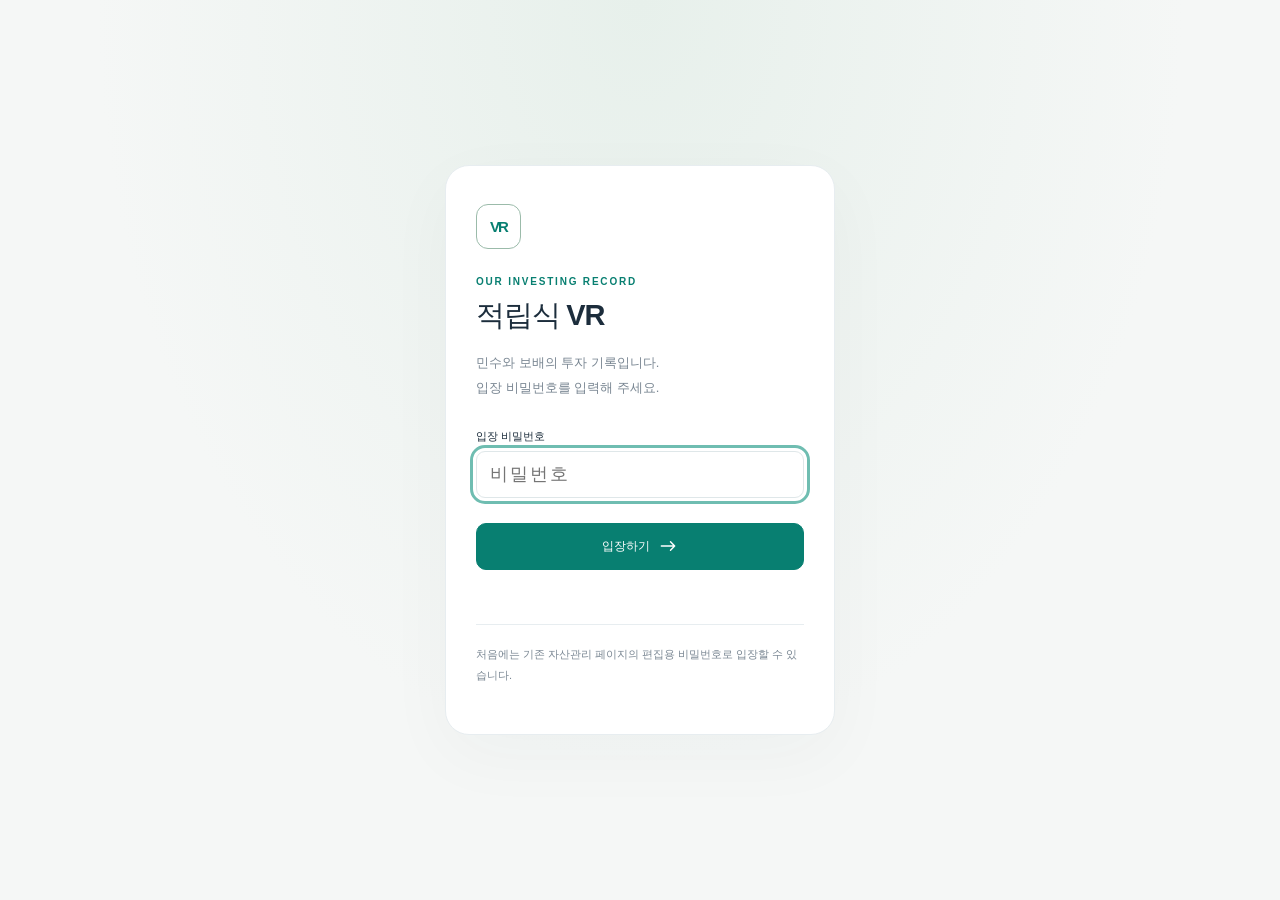
==== vr/index.html @ f5c3db3b "Accumulate daily TQQQ and SPY closes on a server schedule and show price history" ====
<!doctype html>
<html lang="ko"><head><meta charset="utf-8"><meta name="viewport" content="width=device-width,initial-scale=1,viewport-fit=cover"><meta name="theme-color" content="#132a31"><meta name="description" content="민수와 보배의 적립식 VR 계좌 현황과 격주 거래 기록을 관리합니다."><meta name="color-scheme" content="light"><title>적립식 VR 관리</title><style>:root{--bg:#f4f6f8;--paper:#fff;--ink:#1c2d3c;--muted:#7a8793;--line:#e7edf0;--teal:#087f71;--mint:#e5f3ee;--orange:#bd692d;--nav:#132a31;--blue:#5b77c0;--red:#ba4a4a;--radius:20px;font-family:Inter,-apple-system,BlinkMacSystemFont,'Segoe UI','Noto Sans KR',Arial,sans-serif;color:var(--ink);font-size:14px;font-synthesis:none}*{box-sizing:border-box}body{margin:0;background:var(--bg)}button,input,select{font:inherit}button{cursor:pointer;border:0;background:none;color:inherit}button:disabled{cursor:not-allowed;opacity:.45}button:focus-visible,a:focus-visible,input:focus-visible,select:focus-visible{outline:3px solid #6fbdb1;outline-offset:3px}a{color:var(--teal)}svg{display:block}.icon{width:20px;height:20px;stroke:currentColor;stroke-width:1.7;fill:none;stroke-linecap:round;stroke-linejoin:round;flex-shrink:0}.shell{display:grid;grid-template-columns:226px minmax(0,1fr);min-height:100vh}.sidebar{background:var(--nav);color:#bfd0d1;padding:38px 22px;position:fixed;inset:0 auto 0 0;width:226px;z-index:20;display:flex;flex-direction:column}.brand{display:flex;align-items:center;gap:12px;color:#fff;padding:0 12px}.brand-mark{width:39px;height:39px;border:1px solid #52796f;border-radius:12px;display:grid;place-items:center;color:#a0d2ba;font-size:15px;font-weight:800;letter-spacing:-2px}.brand b{font-size:17px;letter-spacing:-.5px}.brand small{display:block;font-size:10px;letter-spacing:2px;color:#8ba6a7;margin-top:5px}.nav-label{font-size:10px;letter-spacing:1.8px;margin:54px 14px 14px;color:#6e9095}.nav{display:grid;gap:7px}.nav button{display:flex;align-items:center;gap:13px;padding:15px 17px;border-radius:11px;text-align:left;font-size:14px}.nav button.active{background:#24423f;color:#d9f3df}.nav button:not(.active):hover{background:#1b353c}.nav button .dot{margin-left:auto;width:6px;height:6px;border-radius:99px;background:#a7caa2}.side-bottom{margin-top:auto}.side-note{border:1px solid #31474d;padding:18px 15px;border-radius:14px;margin-bottom:25px;line-height:1.8;font-size:11px;color:#8eaaad}.side-note strong{display:block;font-size:12px;color:#cce0d6;margin-bottom:4px}.avatar-row{display:flex;align-items:center;gap:10px;padding:0 12px;font-size:12px}.avatar{background:#456057;color:#e4f0e0;border-radius:50%;width:32px;height:32px;display:grid;place-items:center;font-size:11px}.main{grid-column:2;padding:0 44px 34px;max-width:1680px;width:100%;margin:auto}.topbar{height:87px;border-bottom:1px solid var(--line);display:flex;align-items:center;justify-content:space-between;gap:10px}.breadcrumb{color:var(--muted);font-size:12px}.breadcrumb span{margin:0 10px;color:#c4cdd2}.top-actions{display:flex;align-items:center;gap:18px}.save-status{display:flex;align-items:center;gap:7px;font-size:11px;color:var(--muted)}.status-dot{width:6px;height:6px;background:#769b87;border-radius:50%}.icon-btn{width:35px;height:35px;display:grid;place-items:center;border:1px solid var(--line);border-radius:10px;background:#fff}.heading{display:flex;align-items:end;justify-content:space-between;gap:16px;margin:31px 0 23px}h1{font-size:28px;letter-spacing:-1.2px;margin:6px 0 8px;line-height:1.3}h2{font-size:17px;letter-spacing:-.5px;margin:0}h3{font-size:14px;margin:0}.eyebrow{font-size:10px;letter-spacing:1.8px;color:var(--teal);font-weight:700}.subtitle{font-size:12px;line-height:1.7;color:var(--muted);margin:0}.btn{border:1px solid var(--line);border-radius:10px;padding:11px 15px;display:inline-flex;align-items:center;justify-content:center;gap:8px;background:white;font-size:12px;font-weight:600;line-height:1.5}.btn.primary{background:var(--teal);border-color:var(--teal);color:#fff}.btn.dark{background:var(--nav);border-color:var(--nav);color:#fff}.btn.ghost{background:transparent}.btn.small{padding:7px 10px;font-size:11px}.btn.wide{width:100%}.btn.danger{color:var(--red);border-color:#eed7d7}.banner{background:#fff9ef;border:1px solid #f0e4d0;border-radius:11px;padding:12px 16px;font-size:11px;line-height:1.7;color:#906432;display:flex;align-items:center;gap:10px;margin-bottom:20px}.banner button{margin-left:auto;font-weight:700;text-decoration:underline;white-space:nowrap}.banner.ok{background:#edf6f1;border-color:#d8e9df;color:#47765c}.overview{display:grid;grid-template-columns:1.35fr 1fr 1fr;gap:18px;margin-bottom:23px}.card{background:var(--paper);border:1px solid var(--line);border-radius:var(--radius);padding:23px;min-width:0}.total-card{background:var(--nav);color:#fff;border-color:var(--nav);position:relative;overflow:hidden}.total-card:after{content:'';position:absolute;right:-35px;bottom:-65px;width:170px;height:170px;border:1px solid #365049;border-radius:50%;pointer-events:none}.total-card:before{content:'';position:absolute;right:-2px;bottom:-33px;width:100px;height:100px;border:1px solid #365049;border-radius:50%;pointer-events:none}.card-top{display:flex;align-items:center;justify-content:space-between;gap:8px;font-size:11px;color:var(--muted)}.total-card .card-top{color:#b4c8c9}.tag{display:inline-flex;align-items:center;gap:5px;font-size:9px;padding:4px 7px;border-radius:5px;background:#f2f5f6;color:#819197;letter-spacing:.2px;white-space:nowrap}.total-card .tag{color:#bdd1cd;background:#2b454b}.big-value{font-size:32px;font-weight:650;letter-spacing:-1.1px;margin:22px 0 11px;font-variant-numeric:tabular-nums;line-height:1.1}.big-value small{font-size:18px;color:#7e969a;margin-right:3px}.total-card .big-value small{color:#abc5c5}.return-line{font-size:11px;color:var(--teal);display:flex;gap:8px;align-items:center}.total-card .return-line{color:#b5dba9}.muted{color:var(--muted)}.positive{color:var(--teal)}.negative{color:var(--red)}.account-heading{display:flex;align-items:center;gap:9px}.account-icon{width:27px;height:27px;border-radius:9px;background:#e9f0fb;color:#627daf;display:grid;place-items:center;font-size:11px;font-weight:650}.account-icon.bobae{background:#f5ebdf;color:#af8960}.account-card .big-value{font-size:26px;margin:19px 0 9px}.account-info{display:flex;justify-content:space-between;margin-top:20px;padding-top:15px;border-top:1px solid var(--line);font-size:10px;color:var(--muted);gap:10px}.account-info b{display:block;color:var(--ink);font-size:12px;margin-top:6px;font-weight:600;font-variant-numeric:tabular-nums}.workspace-grid{display:grid;grid-template-columns:minmax(0,1.95fr) minmax(265px,1fr);gap:22px}.panel-head{display:flex;justify-content:space-between;align-items:center;gap:12px;margin-bottom:20px}.panel-head p{margin:7px 0 0;color:var(--muted);font-size:10px}.segmented{display:flex;gap:3px;background:#f2f5f5;padding:4px;border-radius:9px}.segmented button{padding:6px 10px;font-size:10px;color:var(--muted);border-radius:6px;white-space:nowrap}.segmented button.active{background:#fff;color:var(--ink);box-shadow:0 1px 4px #18382b0b}.chart-legend{display:flex;gap:18px;font-size:10px;color:var(--muted);margin-bottom:12px;flex-wrap:wrap}.legend-line{display:inline-block;width:15px;height:2px;background:var(--teal);margin:0 6px 3px 0}.legend-line.principal{background:#a8b8c3}.chart{width:100%;height:235px;overflow:visible}.chart text{font-size:9px;fill:#94a0a8;font-family:inherit}.chart-summary{display:flex;justify-content:space-between;gap:10px;padding-top:17px;border-top:1px solid var(--line);margin-top:8px;font-size:10px;color:var(--muted)}.chart-summary strong{display:block;margin-top:7px;color:var(--ink);font-size:14px;font-weight:600}.chart-note{color:#93a0a7;font-size:9px;line-height:1.6;margin:13px 0 0}.cycle-card{padding:23px;display:flex;flex-direction:column}.cycle-date{display:flex;justify-content:space-between;align-items:baseline;margin:24px 0 22px}.cycle-date strong{font-size:28px;letter-spacing:-.7px}.cycle-date span{font-size:11px;color:var(--muted)}.cycle-track{display:grid;gap:0;margin-bottom:16px}.track-row{display:flex;gap:12px;position:relative;font-size:11px;align-items:center;min-height:43px}.track-row:not(:last-child):before{content:'';position:absolute;height:23px;left:11px;top:30px;border-left:1px dashed #dbe3e4}.track-n{width:24px;height:24px;background:#f3f6f6;border:1px solid #e4eaea;display:grid;place-items:center;border-radius:50%;color:#82939b;font-size:9px}.track-row:first-child .track-n{background:#e8f3ed;color:var(--teal);border-color:#cbdfd0}.track-row small{margin-left:auto;font-size:9px;color:var(--muted)}.cycle-card .btn{margin-top:auto}.section-line{display:flex;justify-content:space-between;align-items:center;margin:26px 0 14px}.section-line small{font-size:10px;color:var(--muted)}.history-card{padding:0 23px}.table-scroll{overflow:auto}table{border-collapse:collapse;width:100%;font-size:11px;white-space:nowrap;text-align:right}th{color:var(--muted);font-weight:400;font-size:10px;background:#fbfcfd}th,td{padding:16px 12px;border-bottom:1px solid var(--line)}tr:last-child td{border-bottom:0}td:first-child,th:first-child{text-align:left;padding-left:0}td:nth-child(2),th:nth-child(2){text-align:left}.trade-badge{font-size:10px;border-radius:5px;padding:4px 7px;background:#f0f4f5;color:#788d98}.trade-badge.buy{color:var(--teal);background:#edf6f0}.trade-badge.sell{color:#9c6b3e;background:#faf2e8}.footer{display:flex;justify-content:space-between;gap:12px;font-size:9px;color:#99a4aa;margin-top:27px;line-height:1.7}.bottom-nav{display:none}.empty{padding:70px 20px;text-align:center;max-width:750px;margin:auto}.empty .empty-icon{background:#e5f0ea;color:var(--teal);width:72px;height:72px;display:grid;place-items:center;border-radius:24px;margin:0 auto 28px}.empty h1{font-size:30px}.empty p{color:var(--muted);line-height:1.9;margin:16px 0 24px}.empty .buttons{display:flex;justify-content:center;gap:10px;flex-wrap:wrap}.onboard-list{max-width:440px;margin:35px auto 0;display:grid;gap:16px;text-align:left}.onboard-list li{list-style:none;display:flex;align-items:center;gap:14px;line-height:1.7;font-size:12px}.onboard-list li span{color:var(--teal);width:28px;height:28px;background:#eaf2ed;border-radius:50%;display:grid;place-items:center;flex-shrink:0}.empty-note{font-size:11px!important;padding:14px;border:1px solid var(--line);border-radius:10px}.field{display:grid;gap:7px;margin:16px 0}.field label{font-size:11px;font-weight:600}.field input,.field select,select.control{width:100%;border:1px solid #dfe7e9;background:#fff;border-radius:9px;padding:12px 13px;color:var(--ink);min-width:0}.field input:disabled{background:#f4f6f7;color:#81929a}.field small{font-size:10px;color:var(--muted);line-height:1.7}.form-grid{display:grid;grid-template-columns:1fr 1fr;gap:0 18px}.settings-grid{display:grid;grid-template-columns:minmax(0,1fr) minmax(0,1fr);gap:22px;align-items:start}.settings-grid>.card{height:100%}.settings-grid .card h2{margin-bottom:8px}.inline-actions{display:flex;gap:9px;flex-wrap:wrap;margin-top:17px}.label-value{display:flex;justify-content:space-between;font-size:12px;padding:14px 0;border-bottom:1px solid var(--line)}.label-value b{font-weight:600}.help{font-size:11px;line-height:1.8;color:var(--muted);margin:15px 0}.help strong{color:var(--ink);font-weight:600}.notice{background:#f5f8f7;border:1px solid #e6eeea;padding:13px;border-radius:10px;font-size:11px;line-height:1.8;color:#678178}.filter-row{display:flex;gap:10px;align-items:center;flex-wrap:wrap}.filter-row input,.filter-row select{border:1px solid var(--line);background:#fff;border-radius:9px;padding:10px;font-size:11px;color:var(--ink)}.record-total{font-size:11px;color:var(--muted);margin:15px 0}.workflow{max-width:870px;margin:auto}.account-tabs{display:flex;gap:12px;margin:0 0 18px}.account-tabs button{flex:1;background:#fff;border:1px solid var(--line);border-radius:13px;text-align:left;padding:15px 18px;display:flex;align-items:center;gap:10px}.account-tabs button.active{border-color:#77aa98;background:#edf5f0}.account-tabs button small{margin-left:auto;color:var(--muted);font-size:10px}.stepper{display:flex;justify-content:space-between;gap:3px;margin:24px 0 28px}.stepper button{flex:1;text-align:center;font-size:10px;color:var(--muted);position:relative;padding:0 2px}.stepper span{display:grid;place-items:center;border-radius:50%;width:32px;height:32px;background:#eff3f4;color:#8a9ca4;margin:0 auto 10px;font-size:11px;position:relative;z-index:1}.stepper button.active span{background:var(--teal);color:#fff}.stepper button.done span{background:#d7eade;color:#398165}.stepper button:not(:last-child):after{content:'';height:1px;background:#e4ebec;position:absolute;top:16px;left:calc(50% + 22px);width:calc(100% - 40px)}.step-main{padding:26px 6px 12px;max-width:540px;margin:auto}.step-main h2{font-size:24px;margin:12px 0}.step-main .step-eyebrow{color:var(--teal);font-size:10px;letter-spacing:1.5px}.order-number{font-size:42px;font-weight:650;letter-spacing:-1.5px;line-height:1.25;margin:20px 0 8px}.order-number small{font-size:19px;margin-left:5px}.calc-grid{display:grid;grid-template-columns:repeat(3,1fr);gap:8px;margin:23px 0}.calc-grid>div{background:#f5f7f8;border-radius:10px;padding:13px 11px;font-size:10px;color:var(--muted)}.calc-grid b{display:block;font-size:13px;color:var(--ink);margin-top:8px;font-weight:600}.step-main>.field input{font-size:24px;padding:16px}.input-suffix{position:relative}.input-suffix input{width:100%;font-size:26px!important;padding:17px 42px 17px 16px!important;font-variant-numeric:tabular-nums}.input-suffix span{position:absolute;right:16px;top:50%;transform:translateY(-50%);font-size:13px;color:var(--muted)}.check{display:flex;align-items:flex-start;gap:9px;font-size:12px;line-height:1.7;margin:20px 0;cursor:pointer}.check input{accent-color:var(--teal);width:17px;height:17px;flex-shrink:0;margin-top:2px}.step-actions{display:flex;gap:10px;margin-top:25px}.step-actions .primary{flex:1}.back-btn{padding:12px 16px}.step-meta{font-size:10px;color:var(--muted);text-align:center;margin-top:15px;line-height:1.8}.trade-lock{text-align:center;padding:40px 20px}.trade-lock .icon{width:35px;height:35px;margin:0 auto 17px;color:#aa8a5a}.trade-lock p{color:var(--muted);line-height:1.8;font-size:12px}.review{background:#f6f9f7;border-radius:14px;padding:16px 20px;margin:20px 0}.review .label-value:last-child{border:0}.success{text-align:center;padding:35px 10px}.success-circle{background:#deefe3;color:var(--teal);width:65px;height:65px;border-radius:50%;display:grid;place-items:center;margin:0 auto 22px}.success h2{font-size:24px;margin-bottom:12px}.success p{line-height:1.8;color:var(--muted)}.toast{position:fixed;left:calc(50% + 110px);bottom:28px;transform:translateX(-50%);background:#16342e;color:#fff;padding:13px 20px;border-radius:12px;z-index:100;max-width:min(90vw,500px);font-size:12px;box-shadow:0 10px 35px #10382c20;line-height:1.7}.toast.error{background:#8d4141}dialog{border:1px solid var(--line);padding:28px;border-radius:20px;width:min(90vw,520px);color:var(--ink);box-shadow:0 30px 120px #102d3433}dialog::backdrop{background:#142e3470;backdrop-filter:blur(3px)}dialog h2{margin:5px 0 10px}dialog p{font-size:12px;line-height:1.9;color:var(--muted)}.hide{display:none!important}.two-col{display:grid;grid-template-columns:1fr 1fr;gap:20px}.no-data{padding:30px;text-align:center;color:var(--muted);font-size:12px}.source-switch{font-size:10px;border:1px solid var(--line);border-radius:7px;padding:6px;background:#fff;color:var(--muted);max-width:100%}.mobile-brand{display:none}.file-input{display:none}.detail-summary{cursor:pointer;font-size:11px;color:var(--teal);padding:10px 0}.health-list{font-size:12px;line-height:2.1;padding-left:20px;color:var(--muted)}.health-list b{color:var(--ink)}.settings-section{margin:24px 0 14px}.checkbox-inline{font-size:11px;line-height:1.8}.chart-hover{position:absolute;background:#fff;border:1px solid var(--line);box-shadow:0 4px 18px #12382612;border-radius:9px;padding:9px;font-size:10px;pointer-events:none;z-index:5;line-height:1.8;white-space:nowrap}.chart-wrap{position:relative}.sync-warning{color:var(--orange)}@media(min-width:1500px){.main{padding-left:56px;padding-right:56px}.big-value{font-size:38px}.card{padding:27px}.chart{height:265px}}@media(max-width:1150px){.shell{grid-template-columns:190px minmax(0,1fr)}.sidebar{width:190px;padding:30px 15px}.main{padding:0 25px 28px}.overview{gap:12px;grid-template-columns:1.15fr 1fr 1fr}.card{padding:19px}.big-value{font-size:28px}.account-card .big-value{font-size:23px}.workspace-grid{grid-template-columns:minmax(0,1.5fr) minmax(240px,1fr)}.account-info{font-size:9px;gap:6px}.account-info b{font-size:11px}.toast{left:calc(50% + 95px)}}@media(max-width:900px){.shell{grid-template-columns:160px minmax(0,1fr)}.sidebar{width:160px;padding:30px 10px}.brand{gap:7px;padding:0 8px}.brand b{font-size:14px}.brand small{font-size:8px}.nav button{padding:14px 12px;font-size:12px}.nav-label{margin-left:12px}.main{padding:0 20px 28px}.overview{grid-template-columns:1fr 1fr}.total-card{grid-column:1/-1}.total-card .big-value{margin:16px 0 12px;font-size:35px}.workspace-grid{grid-template-columns:1fr}.cycle-card{display:grid;grid-template-columns:1fr 1fr;gap:0 25px}.cycle-card .panel-head{grid-column:1}.cycle-date{grid-column:1;margin-top:0}.cycle-track{grid-row:1/4;grid-column:2;margin:0}.cycle-card .btn{grid-column:1}.settings-grid{grid-template-columns:1fr}.toast{left:calc(50% + 80px)}}@media(max-width:620px){:root{font-size:13px}.shell{display:block}.sidebar{display:none}.main{padding:0 18px 85px}.topbar{height:65px}.breadcrumb{display:none}.mobile-brand{display:flex;align-items:center;gap:8px;font-weight:750;letter-spacing:-.4px;font-size:15px}.mobile-brand .brand-mark{width:28px;height:28px;color:var(--teal);border-color:#b2cbbc;font-size:11px;border-radius:8px}.top-actions{gap:10px}.save-status{font-size:9px}.heading{margin:25px 0 19px;align-items:start}.eyebrow{font-size:9px}h1{font-size:25px;margin:7px 0}.heading>.btn{font-size:10px;padding:8px 10px;margin-top:10px}.heading>.btn .icon{width:15px;height:15px}.subtitle{font-size:10px}.banner{font-size:10px;padding:10px 12px;gap:8px;align-items:start}.banner .icon{width:16px;height:16px;margin-top:2px}.banner button{font-size:10px;white-space:normal;min-width:48px}.overview{gap:10px;margin-bottom:16px}.card{border-radius:16px;padding:18px}.total-card{padding:23px}.total-card .big-value{font-size:36px;margin-top:20px}.account-card{padding:15px 13px}.account-card .big-value{font-size:21px;margin-top:19px;letter-spacing:-.8px}.account-card .big-value small{font-size:14px;margin-right:1px}.account-card .tag{display:none}.card-top{font-size:10px}.account-icon{width:23px;height:23px;font-size:10px;border-radius:7px}.return-line{font-size:9px;gap:5px}.account-info{margin-top:15px;padding-top:12px;gap:8px;font-size:9px;flex-wrap:wrap}.account-info b{font-size:11px}.workspace-grid{gap:16px}.panel-head{margin-bottom:18px}h2{font-size:16px}.panel-head p{font-size:9px}.segmented button{padding:5px 8px;font-size:9px}.chart{height:205px}.chart-summary{font-size:9px;gap:6px}.chart-summary strong{font-size:12px}.chart-note{font-size:8px}.chart-legend{font-size:9px;gap:12px}.cycle-card{gap:0 15px;display:grid}.cycle-date{margin:0 0 17px}.cycle-date strong{font-size:23px}.cycle-date span{font-size:9px}.cycle-card .panel-head{margin-bottom:13px}.cycle-card .btn{font-size:10px;padding:10px}.track-row{font-size:10px;min-height:40px;gap:8px}.track-row small{display:none}.track-n{width:21px;height:21px}.track-row:not(:last-child):before{left:10px;top:28px;height:20px}.cycle-card .tag{font-size:8px}.section-line{margin:23px 0 12px}.section-line small{font-size:9px}.history-card{padding:0 15px}th,td{padding:14px 10px;font-size:10px}.footer{display:block;font-size:8px;margin-top:21px}.footer span{display:block;margin:5px 0}.bottom-nav{display:grid;grid-template-columns:repeat(4,1fr);position:fixed;bottom:0;left:0;right:0;background:#ffffffee;backdrop-filter:blur(15px);border-top:1px solid var(--line);z-index:50;padding:10px 8px max(10px,env(safe-area-inset-bottom));gap:3px}.bottom-nav button{display:grid;justify-items:center;gap:5px;font-size:9px;color:#8c9ba2;padding:4px}.bottom-nav button.active{color:var(--teal);font-weight:700}.bottom-nav .icon{width:20px;height:20px}.toast{left:50%;bottom:85px;font-size:11px}.step-main{padding:18px 0 8px}.step-main h2{font-size:21px}.stepper{margin:24px -5px}.stepper button{font-size:9px}.stepper span{width:28px;height:28px}.stepper button:not(:last-child):after{top:14px}.account-tabs{gap:8px}.account-tabs button{padding:13px 12px;font-size:11px}.account-tabs button small{font-size:8px}.calc-grid b{font-size:12px}.form-grid{gap:0 12px}.settings-grid{gap:16px}.two-col{grid-template-columns:1fr}.empty{padding:45px 5px}.empty h1{font-size:26px}.empty p{font-size:12px}.empty .empty-icon{width:60px;height:60px}.empty .buttons .btn{font-size:11px}.onboard-list{padding-left:0}.empty-note{font-size:10px!important}.trade-lock{padding:30px 5px}.filter-row{gap:7px}.filter-row input{max-width:140px}.step-actions{margin-top:23px}.health-list{font-size:11px}}
@media(prefers-reduced-motion:no-preference){.main>section{animation:reveal .2s ease-out}@keyframes reveal{from{opacity:.5;transform:translateY(4px)}to{opacity:1;transform:none}}}

.gate-shell{min-height:100dvh;display:grid;place-items:center;padding:28px;background:radial-gradient(ellipse at top,#e7f0eb,transparent 60%),#f5f7f6}.gate-card{width:min(100%,390px);padding:38px 30px;background:white;border:1px solid var(--line);border-radius:24px;box-shadow:0 20px 70px #173a2d09}.gate-card>.brand-mark{width:45px;height:45px;color:var(--teal);border-color:#9bbbaa;margin-bottom:27px}.gate-card h1{margin:10px 0 17px;font-size:29px}.gate-card>p{font-size:13px;line-height:1.9;color:var(--muted)}.gate-card .field{margin-top:28px}.gate-card input{font-size:18px;letter-spacing:2px}.gate-card .wide{margin-top:9px;min-height:47px}.gate-error{color:var(--red);min-height:19px;font-size:12px;line-height:1.7;margin-bottom:0}.gate-card .gate-help{font-size:11px;margin-top:23px;padding-top:19px;border-top:1px solid var(--line)}

.price-summary{display:flex;align-items:center;justify-content:space-between;gap:14px;background:#edf4ef;border:1px solid #dce9df;border-radius:12px;padding:13px 16px;margin-bottom:18px;font-size:11px;line-height:1.8;color:#536e60}.price-summary>span{display:flex;gap:7px;align-items:center;flex-wrap:wrap}.price-summary button{display:flex;align-items:center;gap:5px;white-space:nowrap;font-size:11px;color:var(--teal)}@media(max-width:620px){.bottom-nav{grid-template-columns:repeat(5,1fr)}.price-summary{padding:10px 12px;font-size:10px}.price-summary>span{display:block}.price-summary>span>.icon{display:none}.price-summary button{font-size:9px}}

.chart.price-chart{height:auto;max-height:270px;display:block;margin:14px 0 18px}.price-chart text{font-size:15px}
</style></head><body><div id="app"></div><input id="import-file" class="file-input" type="file" accept="application/json,.json" aria-label="VR 백업 가져오기"><dialog id="confirm-dialog"></dialog><noscript>이 앱을 사용하려면 JavaScript를 켜 주세요.</noscript><script>window.VR_VERIFICATION={"targetChecks":207,"bandChecks":418,"valuationChecks":209,"remainingChecks":209,"poolChecks":209,"engineTests":13,"reference":"Original account workbooks: cached cell values","toleranceUSD":0.015};
(function(root){
'use strict';
const DAY=86400000;
const finite=(v)=>typeof v==='number'&&Number.isFinite(v);
const round=(v,n=2)=>Math.sign(v)*Math.round((Math.abs(v)+Number.EPSILON*Math.max(1,Math.abs(v)))*10**n)/10**n;
const floor=(v,n=0)=>Math.floor((v+1e-10)*10**n)/10**n;
const dateMs=(s)=>{if(!/^\d{4}-\d{2}-\d{2}$/.test(s||''))throw Error('날짜를 확인해 주세요.');const d=Date.parse(s+'T00:00:00Z');if(!finite(d)||new Date(d).toISOString().slice(0,10)!==s)throw Error('올바른 날짜가 아닙니다.');return d;};
const addDays=(s,n)=>new Date(dateMs(s)+n*DAY).toISOString().slice(0,10);
const today=()=>new Intl.DateTimeFormat('sv-SE',{timeZone:'Asia/Seoul',year:'numeric',month:'2-digit',day:'2-digit'}).format(new Date());
function nextV(v,pool,contribution=500,g=10){if(!finite(v)||v<=0||!finite(pool)||pool<0||!finite(contribution)||contribution<0||!finite(g)||g<=0)throw Error('V와 Pool 설정을 확인해 주세요.');return v*round(1+pool/v/g,3)+contribution;}
function plan({v,holdings,pool,price,contribution=500,band=.2,usage=.75}){
 if(![v,holdings,pool,price,contribution,band,usage].every(finite)||v<=0||price<=0||holdings<0||!Number.isInteger(holdings)||pool<0||contribution<0||band<=0||band>=1||usage<0||usage>1)throw Error('계산 입력값을 확인해 주세요.');
 const low=v*(1-band),high=v*(1+band),stock=holdings*price;
 // The contribution is exchanged AFTER the stock order. Never spend unfunded dollars.
 const excelBudget=floor((pool+contribution)*usage,2),budget=Math.max(0,Math.min(pool,excelBudget));
 let quantity=0;
 if(stock>high+1e-8)quantity=-Math.min(holdings,Math.floor((stock-high)/price+1e-10)+1);
 else if(stock<low-1e-8){const needed=Math.ceil((low-stock)/price-1e-10),excelAmount=floor(Math.min(excelBudget,needed*price),2);if(excelAmount>price+1e-9)quantity=Math.min(Math.floor((excelAmount+1e-9)/price),Math.floor((pool+1e-9)/price));}
 return {v,low,high,stock,budget,quantity,amount:round(Math.abs(quantity)*price),limited:quantity>=0&&stock<low&&budget<Math.ceil((low-stock)/price-1e-10)*price,action:quantity>0?'매수':quantity<0?'매도':'유지',reserve:round((pool+contribution)*(1-usage))};
}
// Exact cached workbook M-column expression, including transactions already entered.
function excelRemaining({v,holdings,pool,price,contribution,amount,prevPool,first=false}){
 const low=v*.8,high=v*1.2,stock=holdings*price;
 if(stock>high)return -(Math.floor((stock-high)/price)+1)*price;
 const base=first?pool+contribution:prevPool+contribution;
 const max=floor(Math.min(base*.75-amount,Math.ceil((low-stock)/price)*price),2);
 if(pool<base*.25||price>=max)return 0;
 if(stock<low)return max;
 return 0;
}
function currentAccount(state,id){const a=state.accounts[id];if(!a)throw Error('계좌를 찾을 수 없습니다.');const records=state.records.filter(r=>r.account===id).sort((a,b)=>a.cycleDate.localeCompare(b.cycleDate));return records.length?records[records.length-1]:a.baseline;}
function cycleFor(state,id){return addDays(currentAccount(state,id).cycleDate,14);}
function quoteValid(state,date){const q=state.quote;return !!q&&finite(q.price)&&q.price>0&&q.confirmed&&q.date===addDays(date,-1);}
function canTrade(state,id,clock=today()){
 const date=cycleFor(state,id);
 if(!state.baselineConfirmed)return {ok:false,reason:'최신 계좌 잔고를 확인해 주세요.'};
 if(date!==clock)return {ok:false,reason:date<clock?'미기록 회차가 있습니다. 설정에서 기준 잔고와 다음 거래일을 맞춰 주세요.':'거래일 당일에 진행할 수 있습니다.'};
 if(!quoteValid(state,date))return {ok:false,reason:'직전 월요일의 미국시장 종가를 확인해 주세요. 휴장이면 그 이전 최근 거래일 종가를 확인합니다.'};
 return {ok:true,reason:''};
}
function validateBaseline(b){if(!b||![b.v,b.pool,b.holdings,b.principal].every(finite)||b.v<=0||b.pool<0||b.principal<=0||b.holdings<0||!Number.isInteger(b.holdings))throw Error('기준 잔고의 숫자를 확인해 주세요.');dateMs(b.cycleDate);dateMs(b.asOf);if(new Date(dateMs(addDays(b.cycleDate,14))).getUTCDay()!==2)throw Error('다음 거래일은 화요일이어야 합니다.');}
function validateState(s){
 if(!s||s.schemaVersion!==1||!s.accounts||!Array.isArray(s.records)||!s.drafts||typeof s.drafts!=='object')throw Error('지원하는 VR 백업 파일이 아닙니다.');
 for(const id of ['minsu','bobae']){const a=s.accounts[id];if(!a||a.id!==id||!Array.isArray(a.history)||!Array.isArray(a.weekly))throw Error('계좌 기록이 누락되어 있습니다.');validateBaseline(a.baseline);for(const r of [...a.history,...a.weekly]){if(!r||!finite(r.assets)||!finite(r.principal)||r.principal<=0||!finite(r.price)||r.price<=0)throw Error('과거 자산 기록의 숫자를 확인해 주세요.');dateMs(r.date||r.asOf);}}
 const keys=new Set();
 for(const r of s.records){if(!['minsu','bobae'].includes(r.account)||!Number.isInteger(r.quantity)||!finite(r.pool)||r.pool<0||!finite(r.v)||r.v<=0||!finite(r.principal)||r.principal<=0||!Number.isInteger(r.holdings)||r.holdings<0||!finite(r.price)||r.price<=0||!finite(r.assets)||!finite(r.contribution)||r.contribution<0)throw Error('거래 기록이 올바르지 않습니다.');dateMs(r.cycleDate);dateMs(r.asOf);const k=r.account+'-'+r.cycleDate;if(keys.has(k))throw Error('중복 거래 회차가 있습니다.');keys.add(k);}
 if(!s.settings||s.settings.contribution!==500||s.settings.band!==.2||s.settings.g!==10||s.settings.poolUsage!==.75||s.settings.rpDays!==14)throw Error('현재 버전은 회당 $500, G=10, ±20%, Pool 75%, RP 14일 설정을 지원합니다.');
 if(s.quote&&(!finite(s.quote.price)||s.quote.price<=0))throw Error('종가가 올바르지 않습니다.');if(s.quote)dateMs(s.quote.date);
 return s;
}
function complete(state,id,draft,clock=today()){
 const gate=canTrade(state,id,clock);if(!gate.ok)throw Error(gate.reason);
 const date=cycleFor(state,id),prev=currentAccount(state,id);
 if(state.records.some(r=>r.account===id&&r.cycleDate===date))throw Error('이미 저장한 회차입니다.');
 if(!draft||!Array.isArray(draft.steps)||!draft.steps.slice(0,3).every(Boolean)||draft.steps.length<3)throw Error('RP 매도, 주식 거래, $500 환전을 순서대로 완료해 주세요.');
 if(!Number.isInteger(draft.quantity)||!finite(draft.rp)||draft.rp<0||Math.abs(draft.rp*100-Math.round(draft.rp*100))>1e-7)throw Error('거래수량과 RP 금액(소수 둘째 자리)을 입력해 주세요.');
 if(prev.holdings+draft.quantity<0)throw Error('보유 수량보다 많이 매도할 수 없습니다.');
 const p=plan({v:nextV(prev.v,prev.pool,500),pool:prev.pool,holdings:prev.holdings,price:state.quote.price});
 if(Math.abs(draft.quantity)>Math.abs(p.quantity))throw Error('실제 수량이 계산 수량을 초과합니다. 기준 잔고를 확인해 주세요.');
 if(Math.sign(draft.quantity)!==Math.sign(p.quantity)&&draft.quantity!==0)throw Error('계산된 매수·매도 방향과 실제 거래 방향이 다릅니다.');
 const record={id:id+'-'+date,account:id,cycleDate:date,asOf:date,v:p.v,holdings:prev.holdings+draft.quantity,pool:draft.rp,price:state.quote.price,principal:prev.principal+500,quantity:draft.quantity,contribution:500,source:'web',rpMaturity:addDays(date,14),quoteDate:state.quote.date,createdAt:new Date().toISOString()};
 record.assets=record.holdings*record.price+record.pool;
 // RP is the observed ending balance. Execution price, fees and interest cannot be separated from two inputs.
 record.cashReconciliation=round(record.pool-(prev.pool+500-draft.quantity*record.price));
 return record;
}
function blank(){return {schemaVersion:1,updatedAt:new Date().toISOString(),accounts:{},records:[],drafts:{},settings:{contribution:500,band:.2,g:10,poolUsage:.75,rpDays:14},quote:null,baselineConfirmed:false};}
root.VR={round,floor,dateMs,addDays,today,nextV,plan,excelRemaining,currentAccount,cycleFor,quoteValid,canTrade,validateBaseline,validateState,complete,blank};
})(typeof window!=='undefined'?window:globalThis);

let prices=null,pricesLoading=false,pricesError='',priceSymbol='TQQQ',allPrices=false;
async function readDailyPrices(basisDate,sinceDate){await ensureSession();const r=await fetch(cfg.url+'/rest/v1/rpc/vr_daily_prices',{method:'POST',headers:{apikey:cfg.key,'Content-Type':'application/json'},body:JSON.stringify({p_token:session.token,p_data:{basisDate,sinceDate}}),signal:AbortSignal.timeout(18000)});const d=await r.json();if(!r.ok)throw Error(d.message||'종가 기록을 불러오지 못했습니다.');if(d?.error){if(d.error==='session_expired')lockGate();throw Error(errors[d.error]||d.error);}return d;}
function neededBasis(){if(!active())return VR.addDays(nextTuesday(VR.today()),-1);return VR.addDays(['minsu','bobae'].map(id=>VR.cycleFor(state,id)).sort()[0],-1);}
function priceSince(){return active()?['minsu','bobae'].map(id=>VR.currentAccount(state,id).cycleDate).sort()[0]:VR.addDays(neededBasis(),-14);}
function applyAutomaticQuote(data){const q=data?.basis;if(!active()||!q||q.basisDate!==neededBasis()||q.basisDate>VR.today())return;
 if(q.hasSplit||q.hasConflict){if(state.quote?.confirmed){state.quote.confirmed=false;persist();}return;}
 if(Object.values(state.drafts).some(d=>d.steps.some(Boolean)))return;
 if(state.quote?.source==='manual'&&state.quote?.confirmed&&state.quote.date===q.basisDate)return;
 if(state.quote?.date===q.basisDate&&state.quote?.actualDate===q.actualDate&&state.quote?.price===q.price&&state.quote.confirmed)return;
 state.quote={price:q.price,date:q.basisDate,actualDate:q.actualDate,source:'automatic_daily',confirmed:true};persist();
}
async function loadDailyPrices(){if(!session||!unlocked)return;pricesLoading=true;pricesError='';try{const d=await readDailyPrices(neededBasis(),priceSince());if(!Array.isArray(d?.rows))throw Error('종가 기록 응답이 올바르지 않습니다.');prices=d;applyAutomaticQuote(d);}catch(e){pricesError=e.message;}finally{pricesLoading=false;if(unlocked)render();}}
async function refreshDailyPrices(){if(pricesLoading)return;pricesLoading=true;pricesError='';render();try{const r=await api('/functions/v1/vr-daily-prices',{method:'POST',body:{}});if(r.status==='partial')toast('일부 종목 수집을 마치지 못했습니다. 저장된 기록을 확인해 주세요.',true);else toast(r.skipped?'최근 수집 기록을 불러옵니다.':'최신 종가를 수집했습니다.');}catch(e){pricesError=e.message;toast(e.message,true);}finally{pricesLoading=false;await loadDailyPrices();}}
function collectionTime(v){return v?new Intl.DateTimeFormat('ko-KR',{timeZone:'Asia/Seoul',month:'numeric',day:'numeric',hour:'2-digit',minute:'2-digit',hour12:false}).format(new Date(v)):'아직 없음';}
function priceSummary(){const last=prices?.latest;if(!last)return pricesError?`<div class="banner">${icon('warning')}종가 기록 조회 실패 · ${E(pricesError)}</div>`:'';const failed=prices.collection?.status==='error'||prices.collection?.status==='partial';return `<div class="price-summary"><span>${icon('chart')}최근 미국장 종가 <b>${E(last.date)}</b> · TQQQ <b>${usd(last.price,4)}</b>${failed?' · 수집 재시도 대기':''}</span><button data-nav="prices">종가 기록 ${icon('arrow')}</button></div>`;}
function priceChart(){let rows=(prices?.rows||[]).filter(r=>Number.isFinite(r[priceSymbol==='TQQQ'?'tqqq':'spy'])).slice(-120);if(!rows.length)return '<div class="no-data">아직 저장된 종가가 없습니다.</div>';const key=priceSymbol==='TQQQ'?'tqqq':'spy',values=rows.map(r=>r[key]),low=Math.min(...values),high=Math.max(...values),span=high-low||1,W=520,H=240,pad=50;const x=i=>pad+i*(W-pad*2)/Math.max(1,rows.length-1),y=v=>H-28-(v-low)/span*(H-50);const line=rows.map((r,i)=>(i?'L':'M')+x(i).toFixed(2)+','+y(r[key]).toFixed(2)).join(' ');return `<svg class="chart price-chart" viewBox="0 0 ${W} ${H}" role="img" aria-label="${priceSymbol} 최근 120개 기록의 종가 그래프"><path d="M${pad},${H-28}H${W-pad}" stroke="#e1e8e5" fill="none"/><path d="${line}" stroke="#437e65" stroke-width="2.4" fill="none"/>${[0,rows.length-1].map(i=>`<text x="${x(i)}" y="${H-7}" text-anchor="${i?'end':'start'}">${rows[i].date}</text>`).join('')}<text x="8" y="24">$${money(high,2)}</text><text x="8" y="${H-30}">$${money(low,2)}</text></svg>`;}
function pricesView(){const rows=(prices?.rows||[]).slice().reverse(),stats=prices?.stats,run=prices?.collection;return `${heading('종가 기록','미국 거래일별 TQQQ · SPY 종가를 보관합니다.',`<button class="btn" data-action="prices-refresh" ${pricesLoading?'disabled':''}>${pricesLoading?'수집 중…':'지금 수집'}</button>`)}${pricesError?`<div class="banner">${E(pricesError)}</div>`:''}<article class="card"><div class="panel-head"><div><h2>매일 쌓이는 종가</h2><p>화~토 오전 7:20 수집 · 8:20 재시도 (한국시간)</p></div><div class="segmented">${['TQQQ','SPY'].map(id=>`<button data-price-symbol="${id}" class="${priceSymbol===id?'active':''}">${id}</button>`).join('')}</div></div>${priceChart()}<div class="chart-summary"><div>저장한 날짜<strong>${stats?money(stats.dates,0)+'일':'—'}</strong></div><div>최근 종가일<strong>${E(prices?.latest?.date||'—')}</strong></div><div>마지막 수집 성공<strong>${collectionTime(run?.last_success)}</strong></div></div><p class="help">기존 엑셀의 주말·휴일 이월 기록은 보존했습니다. 자동 수집은 실제 미국 거래일 종가만 추가하며, 같은 날짜는 중복 저장하지 않습니다.</p>${stats?.conflicts?`<div class="banner">${icon('info')}과거 엑셀의 종가가 서로 다른 ${stats.conflicts}건은 확인 필요로 표시했습니다. 기존 값은 보존했습니다.</div>`:''}${run&&run.status!=='ok'&&run.status!=='waiting'?`<div class="banner">수집 상태: ${E(run.status==='running'?'수집 중':'일부 또는 전체 수집 실패')} · ${E(run.last_error||'잠시 뒤 다시 확인해 주세요.')}</div>`:''}</article><div class="section-line"><h2>일별 기록</h2><button class="btn small" data-action="prices-csv">CSV 내려받기</button></div><article class="card history-card"><div class="table-scroll"><table><thead><tr><th>미국 기준일</th><th>TQQQ (USD)</th><th>SPY (USD)</th><th>출처</th></tr></thead><tbody>${rows.slice(0,allPrices?rows.length:40).map(r=>`<tr><td>${r.date}</td><td>${r.tqqq===null?'—':money(r.tqqq,4)}</td><td>${r.spy===null?'—':money(r.spy,4)}</td><td><span class="trade-badge">${r.conflict?'확인 필요':r.market_close?'자동 수집':'엑셀 기록'}</span></td></tr>`).join('')}</tbody></table></div></article>${rows.length>40&&!allPrices?'<div style="text-align:center;margin-top:18px"><button class="btn" data-action="prices-all">이전 기록 펼치기</button></div>':''}<p class="help">가격 제공: Yahoo Finance Chart. 수집이 실패하면 기존 값을 유지하고 다음 수집 때 최근 누락 구간을 다시 확인합니다.</p>`;}
function exportDailyCSV(){const rows=prices?.rows||[];if(!rows.length){toast('아직 내려받을 종가가 없습니다.');return;}download('VR_daily_closes_'+VR.today()+'.csv','\ufeff'+['US_date,TQQQ_USD,SPY_USD,source,needs_review',...rows.map(r=>[r.date,r.tqqq??'',r.spy??'',r.market_close?'automatic':'excel',r.conflict?'yes':'no'].join(','))].join('\r\n'),'text/csv;charset=utf-8');}

'use strict';
const $=s=>document.querySelector(s), $$=s=>[...document.querySelectorAll(s)];
const E=s=>String(s??'').replace(/[&<>"']/g,c=>({'&':'&amp;','<':'&lt;','>':'&gt;','"':'&quot;',"'":'&#39;'}[c]));
const money=(n,d=2)=>Number.isFinite(n)?VR.round(n,d).toLocaleString('en-US',{minimumFractionDigits:d,maximumFractionDigits:d}):'—';
const usd=(n,d=2)=>'$'+money(n,d),pct=n=>Number.isFinite(n)?(n>=0?'+':'')+money(n*100,2)+'%':'—';
const names={minsu:'민수',bobae:'보배'},KEY='vr-family-state-v1',SESSIONKEY='vr-gate-session-v2',DIRTYKEY='vr-family-dirty-v1';
const paths={home:'<rect x="3" y="3" width="7" height="7" rx="1.5"/><rect x="14" y="3" width="7" height="7" rx="1.5"/><rect x="3" y="14" width="7" height="7" rx="1.5"/><rect x="14" y="14" width="7" height="7" rx="1.5"/>',trade:'<path d="M4 7h15l-4-4M20 17H5l4 4M19 7l-4 4M5 17l4-4"/>',history:'<path d="M5 4h14v17H5zM9 2v4M15 2v4M8 11h8M8 15h8M8 18h4"/>',settings:'<path d="m9 3 1-1h4l1 3 3 1 3 1v4l-2 2-1 3-1 3h-4l-2-2-3-1-3-1v-4l2-2 1-3z"/><circle cx="12" cy="11" r="3"/>',download:'<path d="M12 3v12m-4-4 4 4 4-4M4 16v5h16v-5"/>',arrow:'<path d="M4 12h16m-5-5 5 5-5 5"/>',check:'<path d="m5 12 4 4L19 6"/>',clock:'<circle cx="12" cy="12" r="9"/><path d="M12 7v5l3 2"/>',cloud:'<path d="M5 18a5 5 0 0 1-1-10 7 7 0 0 1 13-2 6 6 0 0 1 1 12M12 11v10m-3-3 3 3 3-3"/>',warning:'<path d="m12 3 10 18H2zM12 9v5M12 17v1"/>',upload:'<path d="M12 17V4m-4 4 4-4 4 4M4 17v4h16v-4"/>',lock:'<rect x="5" y="10" width="14" height="11" rx="2"/><path d="M8 10V7a4 4 0 0 1 8 0v3M12 14v3"/>',plus:'<path d="M12 4v16M4 12h16"/>',chart:'<path d="M3 3v18h18M6 15l4-5 4 3 6-8"/>',info:'<circle cx="12" cy="12" r="9"/><path d="M12 10v7M12 7v.1"/>'};
paths.prices=paths.chart;
const icon=n=>`<svg class="icon" viewBox="0 0 24 24" aria-hidden="true">${paths[n]||paths.info}</svg>`;
let staleTab=false,unlocked=false,lockTimer;
let state=null,storageOK=true,loadError='',cfg={},session=null,dirty=false,revision=null,cloudStatus='기기에 저장',view='home',account='minsu',step=0,chartPeriod='all',chartSource='cycle',chartMetric='assets',filterAccount='all',filterYear='all',showAll=false,lastResult=null,toastTimer,syncTimer,syncing=false,mutating=false,pendingUndo=null;
function readLocal(k,fallback){try{const raw=sessionStorage.getItem(k);return raw?JSON.parse(raw):fallback;}catch(e){if(e instanceof SyntaxError)throw e;storageOK=false;return fallback;}}
try{state=readLocal(KEY,null);cfg=({url:'https://rcauycwrtqtuyllnsxog.supabase.co',key:'sb_publishable_LgwDvvWiaINxb7KYS_lW_A_7E91Q19c'});session=readLocal(SESSIONKEY,null);dirty=readLocal(DIRTYKEY,false);if(state)VR.validateState(state);else if(window.VR_INITIAL){state=VR.validateState(structuredClone(window.VR_INITIAL));}}catch(e){loadError='저장된 기록을 읽지 못했습니다. 백업 파일을 가져와 복구해 주세요. '+e.message;state=null;}
const active=()=>state&&state.accounts.minsu&&state.accounts.bobae;
function writeLocal(k,v){try{sessionStorage.setItem(k,JSON.stringify(v));return true;}catch(e){storageOK=false;return false;}}
function toast(text,error=false){clearTimeout(toastTimer);$('#toast')?.remove();const el=document.createElement('div');el.id='toast';el.className='toast'+(error?' error':'');el.setAttribute('role','status');el.textContent=text;document.body.append(el);toastTimer=setTimeout(()=>el.remove(),6500);}
function persist(){if(!unlocked)throw Error('입장 비밀번호를 입력해 주세요.');if(staleTab)throw Error('다른 탭에서 기록이 바뀌었습니다. 먼저 새로고침해 주세요.');state.updatedAt=new Date().toISOString();const ok=writeLocal(KEY,state);dirty=true;writeLocal(DIRTYKEY,true);cloudStatus=ok?'기기에 저장됨':'임시 보관 · 백업 필요';if(!ok)toast('이 기기에 저장할 수 없습니다. 백업 파일을 내려받아 주세요.',true);if(session&&revision!==null){cloudStatus='동기화 대기';clearTimeout(syncTimer);syncTimer=setTimeout(()=>syncPush(false).catch(e=>toast(e.message,true)),900);}updateStatus();}
function updateStatus(){$$('[data-status]').forEach(el=>el.textContent=cloudStatus);}
function navButton(id,label){return `<button type="button" data-nav="${id}" class="${view===id?'active':''}" ${view===id?'aria-current="page"':''}>${icon(id)}<span>${label}</span>${id==='trade'&&view!=='trade'?'<i class="dot"></i>':''}</button>`;}
function render(){
 if(!unlocked){$('#app').innerHTML=gateView();$('#gate-form').addEventListener('submit',e=>{e.preventDefault();login();});return;}
 const nav=navButton('home','현황')+navButton('trade','거래 진행')+navButton('history','거래 기록')+navButton('prices','종가')+navButton('settings','설정');
 $('#app').innerHTML=`<div class="shell"><aside class="sidebar"><div class="brand"><div class="brand-mark">VR</div><div><b>적립식 VR</b><small>PERSONAL INVESTING</small></div></div><div class="nav-label">MY WORKSPACE</div><nav class="nav" aria-label="주 메뉴">${nav}</nav><div class="side-bottom"><div class="side-note"><strong>2주에 한 번, 화요일</strong>거래를 마치고<br>다음 회차를 준비합니다.<br><span style="color:#b6c6c1">TQQQ · $500 · 14일 RP</span></div><div class="avatar-row"><span class="avatar">M B</span><span>우리의 투자 기록<br><small style="color:#7f9c9f;font-size:9px">민수 &amp; 보배</small></span></div></div></aside><main class="main"><header class="topbar"><div class="breadcrumb">나의 투자 <span>/</span> ${view==='home'?'대시보드':view==='trade'?'거래 진행':view==='history'?'거래 기록':view==='prices'?'종가 기록':'설정'}</div><div class="mobile-brand"><span class="brand-mark">VR</span>적립식 VR</div><div class="top-actions"><span class="save-status"><i class="status-dot"></i><span data-status>${E(cloudStatus)}</span></span><button class="icon-btn" data-action="backup" aria-label="기록 백업">${icon('download')}</button><button class="icon-btn" data-action="logout" aria-label="잠그기">${icon('lock')}</button></div></header><section id="content">${loadError?`<div class="banner">${E(loadError)}</div>`:''}${!storageOK?'<div class="banner">기기 저장을 사용할 수 없습니다. 사용 후 백업 파일을 내려받아 주세요.</div>':''}${!active()&&view!=='settings'?emptyView():view==='home'?homeView():view==='trade'?tradeView():view==='history'?historyView():view==='prices'?pricesView():settingsView()}</section><footer class="footer"><span>VALUE REBALANCING · TQQQ · USD 기준</span><span>실제 주문은 증권사에서 진행합니다.</span></footer></main><nav class="bottom-nav" aria-label="모바일 주 메뉴">${nav}</nav></div>`;
 bindEvents();if(active()&&view==='home')bindChart();
}
function heading(title,sub,action=''){return `<div class="heading"><div><div class="eyebrow">VALUE REBALANCING</div><h1>${title}</h1><p class="subtitle">${sub}</p></div>${action}</div>`;}
function emptyView(){return `<div class="empty"><div class="empty-icon">${icon('chart')}</div><div class="eyebrow">YOUR OWN INVESTING SPACE</div><h1>적립식 VR을 한곳에서.</h1><p>민수·보배 계좌의 현황을 확인하고,<br>격주 화요일 거래를 순서대로 기록하세요.</p><div class="buttons"><button class="btn" data-action="import">${icon('upload')}내 기록 가져오기</button><button class="btn" data-action="demo">예시로 둘러보기</button></div><ul class="onboard-list"><li><span>1</span>계좌별 자산과 VR 범위를 확인합니다.</li><li><span>2</span>실제 주식 거래수량과 마지막 RP 금액만 입력합니다.</li><li><span>3</span>변경한 기록을 자동으로 저장합니다.</li></ul><p class="empty-note">이 페이지의 HTML에는 개인 자산 내역이 들어 있지 않습니다.<br>기존 앱에서 내보낸 JSON 백업을 가져오실 수 있습니다.</p></div>`;}
function snapshots(){return ['minsu','bobae'].map(id=>({...VR.currentAccount(state,id),id}));}
function quotePrice(){return prices?.latest?.price||state.quote?.price||snapshots()[0].price;}
function totals(){const q=quotePrice(),ss=snapshots(),assets=ss.reduce((s,a)=>s+a.holdings*q+a.pool,0),principal=ss.reduce((s,a)=>s+a.principal,0),pool=ss.reduce((s,a)=>s+a.pool,0);return {assets,principal,pool,ret:assets/principal-1,profit:assets-principal,q};}
function staleBanner(){if(state.demo)return `<div class="banner">${icon('info')}<span>예시 데이터입니다. 실제 계좌 내역을 반영하지 않습니다.</span><button data-action="import">내 기록 가져오기</button></div>`;const dates=snapshots().map(a=>a.asOf),age=Math.max(...dates.map(d=>(VR.dateMs(VR.today())-VR.dateMs(d))/86400000));if(!state.baselineConfirmed||age>20||!state.quote?.confirmed)return `<div class="banner">${icon('warning')}<span>기록 기준 ${E(dates.sort()[0])} · ${!state.baselineConfirmed?'최신 계좌 잔고 확인이 필요합니다.':'계좌 잔고와 종가 기준일을 확인해 주세요.'}</span><button data-nav="settings">기준 확인</button></div>`;return '';}
function accountCard(s){const assets=s.holdings*quotePrice()+s.pool;return `<article class="card account-card"><div class="card-top"><span class="account-heading"><span class="account-icon ${s.id==='bobae'?'bobae':''}">${s.id==='minsu'?'M':'B'}</span><b style="color:var(--ink);font-weight:600">${names[s.id]}</b></span><span class="tag">TQQQ + RP</span></div><div class="big-value"><small>$</small>${money(assets)}</div><div class="return-line ${assets<s.principal?'negative':''}">${iconTiny()} ${pct(assets/s.principal-1)} <span class="muted">원금 대비</span></div><div class="account-info"><span>TQQQ 보유<b>${money(s.holdings,0)}주</b></span><span>Pool / RP<b>${usd(s.pool)}</b></span></div></article>`;}
function iconTiny(){return '<span aria-hidden="true">↗</span>';}
function homeView(){const t=totals(),ss=snapshots(),next=ss.map(s=>({id:s.id,date:VR.cycleFor(state,s.id)})).sort((a,b)=>a.date.localeCompare(b.date))[0];const d=new Date(VR.dateMs(next.date));return `${heading('적립식 VR 현황','민수와 보배, 두 계좌의 투자 기록입니다.',`<button class="btn" data-action="backup">${icon('download')}기록 백업</button>`)}${staleBanner()}${priceSummary()}<div class="overview"><article class="card total-card"><div class="card-top"><span>두 계좌 총자산</span><span class="tag">USD</span></div><div class="big-value"><small>$</small>${money(t.assets)}</div><div class="return-line">${iconTiny()} ${pct(t.ret)} <span style="color:#94b3b1">누적 수익 ${usd(t.profit)}</span></div><p style="font-size:9px;color:#819fa2;margin:17px 0 0">${E(prices?.latest?.date||state.quote?.actualDate||state.quote?.date||'—')} ${prices?.latest?'미국장 종가':state.quote?.source==='excel_snapshot'?'엑셀 저장가격':'종가'} ${usd(t.q)} 기준</p></article>${ss.map(accountCard).join('')}</div><div class="workspace-grid"><article class="card"><div class="panel-head"><div><h2>자산의 흐름</h2><p>적립한 원금과 자산을 함께 살펴보세요.</p></div><div class="segmented" aria-label="조회 기간">${[['all','전체'],['1y','1년'],['6m','6개월']].map(([id,l])=>`<button data-period="${id}" class="${chartPeriod===id?'active':''}" aria-pressed="${chartPeriod===id}">${l}</button>`).join('')}</div></div><div class="chart-legend"><span><i class="legend-line"></i>${chartMetric==='assets'?'총자산':'원금 대비 수익률'}</span>${chartMetric==='assets'?'<span><i class="legend-line principal"></i>누적 원금</span>':''}<button style="margin-left:auto;font-size:10px;color:var(--teal)" data-action="metric">${chartMetric==='assets'?'수익률 보기':'자산 보기'}</button></div><div class="chart-wrap">${chartSvg()}<div class="chart-hover hide" id="chart-tooltip"></div></div><div class="chart-summary"><div>누적 투자원금<strong>${usd(t.principal,0)}</strong></div><div>누적 수익<strong class="positive">${usd(t.profit,0)}</strong></div><div>현금 비중<strong>${money(t.pool/t.assets*100,1)}%</strong></div></div><div style="display:flex;justify-content:space-between;gap:8px;align-items:center;margin-top:12px"><select class="source-switch" aria-label="그래프 자료 출처" id="chart-source"><option value="cycle" ${chartSource==='cycle'?'selected':''}>계좌별 원본 · 격주</option><option value="weekly" ${chartSource==='weekly'?'selected':''}>VR적립 · 주간 기록</option></select><span style="font-size:9px;color:var(--muted)">수익률은 (자산 ÷ 원금) − 1</span></div><p class="chart-note">주간 기록과 원본 VR의 계산 시점이 달라 출처를 분리했습니다. 거래 내역은 원본 VR을 기준으로 이어집니다.</p></article><article class="card cycle-card"><div class="panel-head"><h2>다음 거래</h2><span class="tag">격주 화요일</span></div><div class="cycle-date"><strong>${d.getUTCMonth()+1}월 ${d.getUTCDate()}일</strong><span>${next.date.slice(0,4)} · 점심시간</span></div><div class="cycle-track"><div class="track-row"><span class="track-n">01</span>외화 RP 매도<small>만기 확인</small></div><div class="track-row"><span class="track-n">02</span>TQQQ 거래<small>월요일 종가</small></div><div class="track-row"><span class="track-n">03</span>$500 환전<small>계좌별</small></div><div class="track-row"><span class="track-n">04</span>14일 RP 매수<small>잔여 달러</small></div></div><button class="btn dark wide" data-nav="trade">거래 확인하기 ${icon('arrow')}</button></article></div><div class="section-line"><h2>최근 거래 기록</h2><button class="btn small ghost" data-nav="history">전체 보기 ${icon('arrow')}</button></div><article class="card history-card">${historyTable(allHistory().slice(0,5))}</article>`;}
let chartData=[];
function series(){const ids=['minsu','bobae'],map=new Map();for(const id of ids){const a=state.accounts[id];let points=(chartSource==='weekly'?a.weekly.map(r=>({...r,date:r.date})):a.history.map(r=>({...r,date:r.asOf})));points=points.filter(r=>r.date<=a.baseline.asOf);points.push({...a.baseline,date:a.baseline.asOf});points.push(...state.records.filter(r=>r.account===id).map(r=>({...r,date:r.asOf})));for(const p of points){if(!map.has(p.date))map.set(p.date,{});map.get(p.date)[id]=p;}}const carry={};let data=[];for(const [date,updates]of [...map].sort((a,b)=>a[0].localeCompare(b[0]))){Object.assign(carry,updates);const assets=ids.reduce((n,id)=>n+(carry[id]?.assets||0),0),principal=ids.reduce((n,id)=>n+(carry[id]?.principal||0),0);if(principal>0)data.push({date,assets,principal,ret:assets/principal-1});}if(chartPeriod!=='all'&&data.length){const cutoff=VR.addDays(data.at(-1).date,chartPeriod==='1y'?-365:-183);data=data.filter(p=>p.date>=cutoff);}return data;}
function chartSvg(){chartData=series();if(!chartData.length)return '<div class="no-data">표시할 자산 기록이 없습니다.</div>';const w=window.innerWidth<620?360:660,h=230,L=47,R=10,T=14,B=25;const values=chartData.flatMap(p=>chartMetric==='assets'?[p.assets,p.principal]:[p.ret]);let min=chartMetric==='assets'?0:Math.min(0,...values),max=Math.max(...values);if(max<=min)max=min+1;max+=Math.abs(max-min)*.12;const X=i=>L+i/(Math.max(1,chartData.length-1))*(w-L-R),Y=v=>h-B-(v-min)/(max-min)*(h-B-T);const points=key=>chartData.map((p,i)=>`${X(i).toFixed(2)},${Y(p[key]).toFixed(2)}`).join(' ');const key=chartMetric==='assets'?'assets':'ret';const main=points(key);let grid='';for(let i=0;i<5;i++){const v=min+(max-min)/4*i,y=Y(v);grid+=`<line x1="${L}" y1="${y}" x2="${w-R}" y2="${y}" stroke="#eaf0f0" stroke-dasharray="3 4"/><text x="${L-9}" y="${y+3}" text-anchor="end">${chartMetric==='assets'?(v>=1000?'$'+money(v/1000,0)+'k':'$'+money(v,0)):money(v*100,0)+'%'}</text>`;}const idxs=[0,Math.floor((chartData.length-1)/3),Math.floor((chartData.length-1)*2/3),chartData.length-1];const ticks=[...new Set(idxs)].map(i=>`<text x="${X(i)}" y="${h-3}" text-anchor="${i===0?'start':i===chartData.length-1?'end':'middle'}">${chartData[i].date.slice(0,7).replace('-','. ')}</text>`).join('');return `<svg class="chart" id="asset-chart" viewBox="0 0 ${w} ${h}" role="img" aria-label="${chartData[0].date}부터 ${chartData.at(-1).date}까지의 자산과 원금 그래프"><defs><linearGradient id="chart-fill" x1="0" x2="0" y1="0" y2="1"><stop offset="0%" stop-color="#328d78" stop-opacity=".17"/><stop offset="100%" stop-color="#328d78" stop-opacity="0"/></linearGradient></defs>${grid}<polygon points="${L},${h-B} ${main} ${X(chartData.length-1)},${h-B}" fill="url(#chart-fill)"/>${chartMetric==='assets'?`<polyline points="${points('principal')}" fill="none" stroke="#b0bec7" stroke-width="1.4" stroke-dasharray="4 4"/>`:''}<polyline points="${main}" fill="none" stroke="#0a7f6e" stroke-width="2.3" stroke-linejoin="round" stroke-linecap="round"/><circle cx="${X(chartData.length-1)}" cy="${Y(chartData.at(-1)[key])}" r="3.8" fill="#087f71" stroke="white" stroke-width="2"/>${ticks}</svg>`;}
function bindChart(){const el=$('#asset-chart'),tt=$('#chart-tooltip');if(!el||!tt)return;el.addEventListener('pointermove',e=>{const r=el.getBoundingClientRect(),w=el.viewBox.baseVal.width,x=(e.clientX-r.left)/r.width*w,idx=Math.max(0,Math.min(chartData.length-1,Math.round((x-47)/(w-47-10)*(chartData.length-1)))),p=chartData[idx];tt.classList.remove('hide');tt.innerHTML=`${E(p.date)}<br><b>${usd(p.assets)}</b> · ${pct(p.ret)}<br>원금 ${usd(p.principal)}`;tt.style.left=Math.min(Math.max(0,e.clientX-r.left-60),Math.max(0,r.width-170))+'px';tt.style.top='15px';});el.addEventListener('pointerleave',()=>tt.classList.add('hide'));}
function allHistory(){return ['minsu','bobae'].flatMap(id=>[...state.accounts[id].history,...state.records.filter(r=>r.account===id)]).sort((a,b)=>b.cycleDate.localeCompare(a.cycleDate)||a.account.localeCompare(b.account));}
function historyTable(rows,full=false){if(!rows.length)return '<div class="no-data">해당 조건의 기록이 없습니다.</div>';return `<div class="table-scroll"><table><thead><tr><th>거래 회차</th><th>계좌</th><th>주식 거래</th><th>Pool / RP</th><th>총자산</th>${full?'<th>누적 원금</th><th>수익률</th><th>출처</th>':''}</tr></thead><tbody>${rows.map(r=>`<tr><td>${E(r.cycleDate)}</td><td>${names[r.account]}</td><td><span class="trade-badge ${r.quantity>0?'buy':r.quantity<0?'sell':''}">${r.quantity===null?'시작 잔고':r.quantity===0?'유지':money(Math.abs(r.quantity),0)+'주 '+(r.quantity>0?'매수':'매도')}</span></td><td>${usd(r.pool)}</td><td>${usd(r.assets)}</td>${full?`<td>${usd(r.principal)}</td><td class="${r.assets>=r.principal?'positive':'negative'}">${pct(r.assets/r.principal-1)}</td><td style="color:var(--muted)">${r.source==='web'?'앱 기록':r.source==='demo'?'예시':r.source==='baseline'?'기준 잔고':'원본 엑셀'}</td>`:''}</tr>`).join('')}</tbody></table></div>`;}
function historyView(){let rows=allHistory();if(filterAccount!=='all')rows=rows.filter(r=>r.account===filterAccount);if(filterYear!=='all')rows=rows.filter(r=>r.cycleDate.startsWith(filterYear));const years=[...new Set(allHistory().map(r=>r.cycleDate.slice(0,4)))].sort().reverse();return `${heading('거래 기록','회차별 보유수량과 Pool을 확인할 수 있습니다.',`<button class="btn" data-action="csv">${icon('download')}CSV 내보내기</button>`)}<div class="filter-row"><select id="history-account" aria-label="계좌 필터"><option value="all">모든 계좌</option>${Object.entries(names).map(([id,n])=>`<option value="${id}" ${filterAccount===id?'selected':''}>${n}</option>`).join('')}</select><select id="history-year" aria-label="연도 필터"><option value="all">전체 기간</option>${years.map(y=>`<option ${filterYear===y?'selected':''}>${y}</option>`).join('')}</select><span style="margin-left:auto;font-size:10px;color:var(--muted)">USD 기준</span></div><p class="record-total">총 ${rows.length}건 · 원본 엑셀의 거래수량은 직전 회차 잔고와의 차이입니다.</p><article class="card history-card">${historyTable(showAll?rows:rows.slice(0,40),true)}</article>${rows.length>40&&!showAll?'<div style="text-align:center;margin-top:20px"><button class="btn" data-action="show-all">전체 기록 펼치기</button></div>':''}${state.records.length?'<div style="margin-top:22px"><button class="btn small danger" data-action="undo">마지막 앱 거래 취소</button><p class="help">엑셀 원본은 보존합니다. 마지막으로 입력한 앱 거래만 되돌릴 수 있습니다.</p></div>':''}`;}
function draftFor(){const date=VR.cycleFor(state,account),key=account+'-'+date;let draft=state.drafts[key];if(!draft){draft={steps:[false,false,false,false],quantity:null,rp:null,quote:null};}return {date,key,draft};}
function accountPlan(){const a=VR.currentAccount(state,account);return VR.plan({v:VR.nextV(a.v,a.pool,500),holdings:a.holdings,pool:a.pool,price:state.quote.price});}
function saveDraft(draft){const {key}=draftFor();state.drafts[key]=draft;persist();}
function tradeView(){const {date,draft}=draftFor(),gate=VR.canTrade(state,account),prev=VR.currentAccount(state,account);let content='';if(prices?.basis?.hasSplit||prices?.basis?.hasConflict){gate.ok=false;gate.reason=prices.basis.hasSplit?'주식분할이 확인되었습니다. 보유수량과 가격 단위를 확인한 뒤 진행해 주세요.':'종가 출처의 값이 서로 다릅니다. 가격을 확인해 주세요.';}if(lastResult&&lastResult.account===account){const r=lastResult;content=`<div class="success"><div class="success-circle">${icon('check')}</div><h2>${names[account]} 계좌, 기록 완료</h2><p>${r.cycleDate} 회차를 저장했습니다.<br>다음 거래일은 ${r.rpMaturity}입니다.</p><div class="review"><div class="label-value"><span>주식 보유수량</span><b>${money(r.holdings,0)}주</b></div><div class="label-value"><span>최종 RP 매수금액</span><b>${usd(r.pool)}</b></div><div class="label-value"><span>새 누적 원금</span><b>${usd(r.principal)}</b></div></div><button class="btn primary wide" data-action="other-account">${names[account==='minsu'?'bobae':'minsu']} 계좌 확인하기 ${icon('arrow')}</button><button class="btn ghost wide" data-nav="home" style="margin-top:10px">현황으로 돌아가기</button></div>`;}else if(!gate.ok){content=`<div class="trade-lock">${icon('lock')}<h2>거래 기준을 먼저 확인해 주세요.</h2><p>${E(gate.reason)}</p><div class="review"><div class="label-value"><span>이 계좌의 다음 회차</span><b>${date}</b></div><div class="label-value"><span>현재 기준 잔고</span><b>${E(prev.asOf)}</b></div><div class="label-value"><span>필요한 종가 기준일</span><b>${VR.addDays(date,-1)} (월)</b></div></div><button class="btn primary" data-nav="settings">기준 잔고·종가 설정 ${icon('arrow')}</button></div>`;}else{if(draft.quote&&draft.quote!==state.quote.price){draft.steps=[false,false,false,false];draft.quantity=null;draft.rp=null;draft.quote=state.quote.price;state.drafts[draftFor().key]=draft;persist();}content=stepView(date,draft,prev);}
return `${heading('이번 회차 거래',`${lastResult&&lastResult.account===account?lastResult.cycleDate:date} · 계좌별 $500 적립 · 실제 주문은 증권사에서 진행합니다.`)}${staleBanner()}<div class="workflow"><div class="account-tabs">${Object.entries(names).map(([id,n])=>`<button data-account="${id}" class="${account===id?'active':''}"><span class="account-icon ${id==='bobae'?'bobae':''}">${id==='minsu'?'M':'B'}</span><b>${n}</b><small>${state.records.some(r=>r.account===id&&r.cycleDate===VR.today())?'기록 완료':(state.drafts[id+'-'+VR.cycleFor(state,id)]?.steps.filter(Boolean).length||0)+'/4 단계'}</small></button>`).join('')}</div><article class="card">${content}</article></div>`;}
function stepView(date,draft,prev){step=Math.max(0,Math.min(3,step));const p=accountPlan(),labels=['RP 매도','TQQQ 거래','$500 환전','RP 매수'];let body='';if(step===0)body=`<div class="step-eyebrow">STEP 01 / 04</div><h2>먼저 외화 RP를 매도해 주세요.</h2><p class="help">${names[account]} 계좌의 RP 만기를 확인하고 매도합니다. 매도 대금이 달러 현금으로 들어왔는지 확인해 주세요.</p><div class="review"><div class="label-value"><span>직전 Pool / RP</span><b>${usd(prev.pool)}</b></div><div class="label-value"><span>이후 진행</span><b>TQQQ ${p.action}</b></div></div><label class="check"><input type="checkbox" id="step-check" ${draft.steps[0]?'checked':''}>RP 매도 후 달러 현금을 확인했습니다.</label>`;
if(step===1)body=`<div class="step-eyebrow">STEP 02 / 04</div><h2>TQQQ 거래를 진행해 주세요.</h2><div class="order-number ${p.quantity<0?'negative':'positive'}">${p.quantity===0?'거래 없음':money(Math.abs(p.quantity),0)+'<small>주 '+p.action+'</small>'}</div><p class="help">${state.quote.date} 월요일 기준 종가 ${usd(state.quote.price)}로 계산했습니다.${state.quote.actualDate&&state.quote.actualDate!==state.quote.date?'<br>휴장 대체 종가일: '+E(state.quote.actualDate):''}</p><div class="calc-grid"><div>V 목표<b>${usd(p.v,0)}</b></div><div>V 최소 / 최대<b>${money(p.low,0)} / ${money(p.high,0)}</b></div><div>주식 평가금<b>${usd(p.stock,0)}</b></div></div>${p.limited?'<div class="notice">Pool 사용 한도로 매수수량이 제한되었습니다.</div>':''}<div class="field"><label for="trade-qty">입력 1 · 실제 ${p.action==='유지'?'거래':p.action}수량</label><div class="input-suffix"><input id="trade-qty" type="number" inputmode="numeric" min="0" step="1" placeholder="${p.quantity===0?'0을 입력하세요':'실제 체결수량'}" value="${draft.quantity===null?'':Math.abs(draft.quantity)}"><span>주</span></div><small>체결된 수량을 입력해 주세요. 미체결 또는 유지라면 0을 입력합니다. 매수·매도 방향은 계산 결과에 따릅니다.</small></div>`;
if(step===2)body=`<div class="step-eyebrow">STEP 03 / 04</div><h2>원화를 달러로 환전해 주세요.</h2><div class="order-number">$500<small>USD</small></div><p class="help">${names[account]} 계좌에서 원화를 미화 500달러로 환전합니다. 적립금은 회차당 한 번만 반영합니다.</p><div class="notice">주식 주문 후 환전하는 순서입니다. 주식 매수 한도는 환전 전 현금 잔고도 함께 확인해 계산했습니다.</div><label class="check"><input id="step-check" type="checkbox" ${draft.steps[2]?'checked':''}>미화 $500 환전을 완료했습니다.</label>`;
if(step===3)body=`<div class="step-eyebrow">STEP 04 / 04</div><h2>남은 달러로 14일 RP를 매수하세요.</h2><p class="help">주식 거래와 환전을 마친 뒤, 남아 있는 달러 현금을 모두 14일 만기 외화 RP로 매수합니다.</p><div class="field"><label for="rp-amount">입력 2 · 최종 RP 매수금액</label><div class="input-suffix"><input id="rp-amount" type="number" inputmode="decimal" min="0" step="0.01" placeholder="실제 매수한 달러 금액" value="${draft.rp===null?'':draft.rp}"><span>USD</span></div><small>이 금액이 다음 회차의 Pool입니다. RP 이자, 수수료, 실제 체결가 차이가 잔액에 함께 반영됩니다.</small></div><div class="review"><div class="label-value"><span>실제 주식 거래</span><b>${draft.quantity===0?'유지':money(Math.abs(draft.quantity),0)+'주 '+(draft.quantity>0?'매수':'매도')}</b></div><div class="label-value"><span>환전 적립금</span><b>$500.00</b></div><div class="label-value"><span>14일 후 예정일</span><b>${VR.addDays(date,14)}</b></div></div><label class="check"><input id="final-check" type="checkbox">RP 매수 완료 금액을 확인했습니다.</label>`;
return `<div class="stepper" aria-label="거래 단계">${labels.map((l,i)=>`<button data-step="${i}" class="${step===i?'active':draft.steps[i]?'done':''}" ${i>0&&!draft.steps.slice(0,i).every(Boolean)?'disabled':''}><span>${draft.steps[i]?'✓':i+1}</span>${l}</button>`).join('')}</div><div class="step-main">${body}<div class="step-actions">${step>0?'<button class="btn back-btn" data-action="step-back">이전</button>':''}<button class="btn primary" data-action="step-next" ${mutating?'disabled':''}>${step===3?'이번 회차 저장':'완료하고 다음'} ${icon(step===3?'check':'arrow')}</button></div><div class="step-meta">진행상황은 계좌별로 보관됩니다.<br>주문·환전·RP 매수는 증권사에서 직접 진행해 주세요.</div></div>`;}
function settingsView(){const has=active(),a=has?VR.currentAccount(state,'minsu'):null,b=has?VR.currentAccount(state,'bobae'):null,q=state?.quote;return `${heading('설정','계좌의 기준 잔고와 저장 방식을 관리합니다.')}<div class="settings-grid"><article class="card"><h2>기록 가져오기·백업</h2><p class="help">${has?(state.demo?'예시 기록을 보고 있습니다.':'두 계좌의 기록을 보관하고 있습니다.'):'기록을 가져오면 현황과 거래 화면을 사용할 수 있습니다.'}</p><div class="inline-actions"><button class="btn primary" data-action="import">${icon('upload')}JSON 가져오기</button><button class="btn" data-action="backup" ${!has?'disabled':''}>${icon('download')}백업 내려받기</button></div><div class="notice" style="margin-top:18px">GitHub에 올리는 HTML에는 실제 계좌 내역이 포함되지 않습니다. 입장 비밀번호로 보호되는 서버에 기록을 보관하며, 변경사항은 자동 저장됩니다.</div><p class="help">${has?E(state.sourceNote||'VR 앱에서 작성한 기록입니다.'):'동봉된 개인용 HTML에서 백업을 내려받은 후 여기에서 가져오세요.'}</p>${has?'<button class="btn small" data-action="verification">엑셀 계산 검증 보기</button>':''}</article><article class="card"><h2>거래 기준 종가</h2><p class="help">두 계좌에 같은 종가를 사용합니다. 기준일은 거래 전 월요일이며, 미국 휴장이면 그 이전 최근 거래일의 종가를 입력합니다.</p><form id="quote-form"><div class="form-grid"><div class="field"><label for="quote-date">기준 월요일</label><input id="quote-date" type="date" required value="${E(q?.date||'')}" ${!has?'disabled':''}></div><div class="field"><label for="actual-date">실제 종가일 (미국)</label><input id="actual-date" type="date" required value="${E(q?.actualDate||q?.date||'')}" ${!has?'disabled':''}></div></div><div class="field"><label for="quote-price">TQQQ 종가 (USD)</label><input id="quote-price" type="number" min="0.0001" step="0.0001" inputmode="decimal" required value="${q?.price||''}" ${!has?'disabled':''}></div><label class="check checkbox-inline"><input id="quote-confirm" type="checkbox" required ${q?.confirmed?'checked':''} ${!has?'disabled':''}>해당 미국 거래일의 종가와 주식분할 여부를 확인했습니다.</label><div class="inline-actions"><button class="btn primary" type="submit" ${!has?'disabled':''}>종가 저장</button><button class="btn" type="button" data-action="fetch-quote" ${!has||!session?'disabled':''}>종가 자동 조회</button></div><small class="help">입장 후 종가를 조회할 수 있습니다. 조회 결과를 확인한 다음 저장해 주세요.</small></form></article></div><div class="section-line"><h2>계좌 기준 잔고</h2><small>처음 시작하거나 누락 회차를 정리할 때</small></div><article class="card">${has?`<p class="help" style="margin-top:0">마지막 완료 회차의 잔고를 입력합니다. 다음 V값은 아래 V와 Pool로 계산하며 $500 적립을 한 번 더합니다. 과거 원본 기록은 보존됩니다.</p><form id="baseline-form"><div class="form-grid"><div class="field"><label for="next-date">다음 거래일 (화요일)</label><input id="next-date" type="date" required value="${VR.cycleFor(state,'minsu')}"><small>두 계좌가 같은 회차부터 시작합니다.</small></div><div class="field"><label for="baseline-asof">잔고 확인일</label><input id="baseline-asof" type="date" required value="${E(a.asOf)}"><small>다음 거래일 전일까지의 확정 잔고입니다.</small></div></div><div class="two-col">${[['minsu',a],['bobae',b]].map(([id,s])=>`<div><h3 style="margin-top:12px">${names[id]} 계좌</h3><div class="form-grid"><div class="field"><label for="${id}-holdings">TQQQ 보유수량</label><input id="${id}-holdings" type="number" min="0" step="1" required value="${s.holdings}"></div><div class="field"><label for="${id}-pool">Pool / RP 잔액 (USD)</label><input id="${id}-pool" type="number" min="0" step="0.001" required value="${s.pool}"></div><div class="field"><label for="${id}-v">직전 회차 V값</label><input id="${id}-v" type="number" min="0.000001" step="any" required value="${s.v}"></div><div class="field"><label for="${id}-principal">누적 투자원금 (USD)</label><input id="${id}-principal" type="number" min="0.01" step="0.01" required value="${s.principal}"></div></div></div>`).join('')}</div><label class="check"><input type="checkbox" id="baseline-confirm" required ${state.baselineConfirmed?'checked':''}>최신 계좌 잔고를 확인했습니다. 기준 잔고를 바꾸면 앱 거래 내역은 보관 기록으로 이동하고 새 기준부터 시작합니다.</label><button class="btn primary" type="submit">기준 잔고 저장</button></form>`:'<p class="help">먼저 기록을 가져오거나 예시 데이터를 열어 주세요.</p>'}</article><div class="section-line"><h2>저장과 입장 비밀번호</h2><small>나만의 투자 기록</small></div><div class="settings-grid"><article class="card"><h2>자동 저장</h2><p class="help"><b>${E(cloudStatus)}</b><br>변경한 기록은 서버에 자동 저장됩니다. 다른 기기에서도 같은 입장 비밀번호로 이어서 사용할 수 있습니다.</p><div class="inline-actions"><button class="btn" data-action="cloud-pull">서버 기록 불러오기</button><button class="btn" data-action="cloud-push">이 기기 기록 올리기</button><button class="btn" data-action="logout">잠그기</button></div><p class="help">입장은 이 탭에서 최대 8시간 유지됩니다. 수정이 겹치면 자동 저장을 멈추고 알려드립니다.</p></article><article class="card"><h2>입장 비밀번호 변경</h2><p class="help">여기서 바꾸는 비밀번호는 VR에만 적용됩니다.</p><form id="password-form"><div class="field"><label for="current-password">현재 비밀번호</label><input id="current-password" type="password" autocomplete="current-password" required maxlength="72"></div><div class="field"><label for="new-password">새 비밀번호</label><input id="new-password" type="password" autocomplete="new-password" required minlength="8" maxlength="72"><small>8자 이상으로 입력해 주세요.</small></div><div class="field"><label for="new-password-confirm">새 비밀번호 확인</label><input id="new-password-confirm" type="password" autocomplete="new-password" required minlength="8" maxlength="72"></div><button class="btn primary" type="submit">비밀번호 변경</button></form></article></div><div class="settings-section"><details><summary class="detail-summary">계산 방식과 데이터 기준</summary><div class="card"><div class="label-value"><span>V 갱신식</span><b>직전 V × ROUND(1 + Pool ÷ V ÷ 10, 3) + 500</b></div><div class="label-value"><span>밴드 / Pool 사용 한도</span><b>±20% / 75%</b></div><p class="help">밴드 하단 미만이면 최소 밴드까지 올리는 정수 수량을 매수하고, 상단 초과이면 상단보다 아래로 내리는 정수 수량을 매도합니다. 주식 주문 전에는 환전 예정 $500를 사용할 수 없으므로 실제 보유 현금도 매수 한도에 반영합니다. 밴드에 정확히 닿으면 유지합니다. 원본 시트와 같이 추가 필요 매수액이 1주 가격 이하인 경우에도 유지합니다.</p><p class="help">수익률은 달러 총자산 ÷ 누적 달러원금 − 1인 단순 누적 수익률입니다. 연환산 수익률·시간가중 수익률이 아닙니다. RP 만기는 달력 기준 14일 예정일이며 실제 만기와 휴일 처리는 증권사에서 확인합니다.</p><p class="help">두 입력만으로 실제 체결단가·수수료·RP 이자를 각각 산출할 수는 없습니다. 실제 보유수량과 최종 RP 잔액은 확정값으로 저장하고 평가에는 기준 종가를 사용합니다.</p></div></details></div>`;}
function bindEvents(){
 $$('[data-price-symbol]').forEach(b=>b.addEventListener('click',()=>{priceSymbol=b.dataset.priceSymbol;render();}));
 $$('[data-nav]').forEach(b=>b.addEventListener('click',()=>{view=b.dataset.nav;lastResult=null;render();window.scrollTo({top:0,behavior:'instant'});}));
 $$('[data-action]').forEach(b=>b.addEventListener('click',()=>runAction(b.dataset.action)));
 $$('[data-period]').forEach(b=>b.addEventListener('click',()=>{chartPeriod=b.dataset.period;render();}));
 $$('[data-account]').forEach(b=>b.addEventListener('click',()=>{account=b.dataset.account;step=0;lastResult=null;render();}));
 $$('[data-step]').forEach(b=>b.addEventListener('click',()=>{captureInputs();step=+b.dataset.step;render();}));
 $('#trade-qty')?.addEventListener('input',()=>captureInputs());$('#rp-amount')?.addEventListener('input',()=>captureInputs());
 $('#step-check')?.addEventListener('change',()=>captureInputs());
 $('#chart-source')?.addEventListener('change',e=>{chartSource=e.target.value;render();});
 $('#history-account')?.addEventListener('change',e=>{filterAccount=e.target.value;showAll=false;render();});
 $('#history-year')?.addEventListener('change',e=>{filterYear=e.target.value;showAll=false;render();});
 $('#quote-form')?.addEventListener('submit',e=>{e.preventDefault();saveQuote();});
 $('#baseline-form')?.addEventListener('submit',e=>{e.preventDefault();saveBaseline();});
 $('#password-form')?.addEventListener('submit',async e=>{e.preventDefault();await changePassword();});
}
function captureInputs(){if(!active()||view!=='trade')return;const {draft}=draftFor();let changed=false;if(step===1&&$('#trade-qty')){const raw=$('#trade-qty').value,p=accountPlan();const n=raw===''?null:Number(raw);draft.quantity=n===null?null:n*(p.quantity<0?-1:1);draft.steps[1]=false;draft.steps[2]=false;draft.steps[3]=false;draft.quote=state.quote.price;changed=true;}if(step===3&&$('#rp-amount')){draft.rp=$('#rp-amount').value===''?null:Number($('#rp-amount').value);changed=true;}if((step===0||step===2)&&$('#step-check')){draft.steps[step]=$('#step-check').checked;if(!draft.steps[step])for(let i=step+1;i<4;i++)draft.steps[i]=false;changed=true;}if(changed)saveDraft(draft);}
function saveQuote(){try{const date=$('#quote-date').value,actualDate=$('#actual-date').value,price=Number($('#quote-price').value);if(new Date(VR.dateMs(date)).getUTCDay()!==1)throw Error('기준일은 월요일로 선택해 주세요.');if(VR.dateMs(actualDate)>VR.dateMs(date)||VR.dateMs(actualDate)<VR.dateMs(VR.addDays(date,-7)))throw Error('실제 종가일은 기준 월요일 또는 그 이전 7일 이내여야 합니다.');if([0,6].includes(new Date(VR.dateMs(actualDate)).getUTCDay()))throw Error('실제 종가일은 미국 거래일로 입력해 주세요.');if(!Number.isFinite(price)||price<=0)throw Error('종가를 확인해 주세요.');const due=VR.addDays(date,1);if(due>VR.today())throw Error('아직 완료되지 않은 월요일 종가를 저장할 수 없습니다.');if(Object.values(state.drafts).some(d=>d.steps.some(Boolean))){confirmDialog('종가를 변경하시겠습니까?','진행 중인 거래 단계가 초기화됩니다. 실제 주문 내역과 새 종가를 확인해 주세요.','변경',()=>applyQuote({price,date,actualDate,source:'manual',confirmed:true}));return;}applyQuote({price,date,actualDate,source:'manual',confirmed:true});}catch(e){toast(e.message,true);}}
function applyQuote(q){state.quote=q;state.drafts={};persist();render();toast('두 계좌에 적용할 종가를 저장했습니다.');}
function saveBaseline(){try{const next=$('#next-date').value,asOf=$('#baseline-asof').value;if(new Date(VR.dateMs(next)).getUTCDay()!==2)throw Error('다음 거래일은 화요일로 지정해 주세요.');if(asOf>=next||asOf>VR.today())throw Error('잔고 확인일은 오늘 이하이며 다음 거래일 전이어야 합니다.');const baselines={};for(const id of Object.keys(names)){const b={account:id,id:id+'-baseline-'+next,cycleDate:VR.addDays(next,-14),asOf,holdings:Number($('#'+id+'-holdings').value),pool:Number($('#'+id+'-pool').value),v:Number($('#'+id+'-v').value),principal:Number($('#'+id+'-principal').value),price:quotePrice(),quantity:null,contribution:0,source:'baseline'};b.assets=b.holdings*b.price+b.pool;VR.validateBaseline(b);baselines[id]=b;}const apply=()=>{for(const id of Object.keys(names)){const a=state.accounts[id];a.history.push(...state.records.filter(r=>r.account===id));a.history=a.history.filter((r,i,arr)=>arr.findIndex(x=>x.id===r.id)===i);a.baseline=baselines[id];}state.records=[];state.drafts={};state.baselineConfirmed=true;state.demo=false;persist();render();toast('기준 잔고를 저장했습니다. 거래일과 종가를 확인해 주세요.');};confirmDialog('새 기준 잔고를 저장할까요?','원본 엑셀 기록은 보존하고, 앱 거래는 조회용 기록으로 옮깁니다. 다음 회차부터 입력한 잔고로 계산합니다.','저장',apply);}catch(e){toast(e.message,true);}}
function runAction(action){try{switch(action){case'prices-refresh':refreshDailyPrices();break;case'prices-all':allPrices=true;render();break;case'prices-csv':exportDailyCSV();break;case'backup':backup();break;case'import':$('#import-file').value='';$('#import-file').click();break;case'demo':confirmDialog('예시로 둘러보기','가상 금액으로 화면과 기록 방식을 살펴봅니다. 기존 기록이 있으면 먼저 백업해 주세요.','예시 열기',()=>{state=makeDemo();persist();loadError='';view='home';render();});break;case'metric':chartMetric=chartMetric==='assets'?'return':'assets';render();break;case'show-all':showAll=true;render();break;case'csv':exportCSV();break;case'step-back':captureInputs();step=Math.max(0,step-1);render();break;case'step-next':nextStep();break;case'other-account':account=account==='minsu'?'bobae':'minsu';step=0;lastResult=null;render();break;case'verification':verification();break;case'cloud-pull':cloudPullPrompt();break;case'cloud-push':cloudPushPrompt();break;case'fetch-quote':fetchQuote();break;case'logout':logout();break;case'undo':undo();break;}}catch(e){toast(e.message,true);}}
function nextStep(){if(staleTab){toast('다른 탭에서 기록이 바뀌었습니다. 먼저 새로고침해 주세요.',true);return;}if(mutating)return;try{captureInputs();const {draft,key:draftKey}=draftFor();if((step===0||step===2)&&!draft.steps[step])throw Error('완료 여부를 확인해 주세요.');if(step===1){if(!Number.isInteger(draft.quantity)||$('#trade-qty').value===''||Number($('#trade-qty').value)<0)throw Error('실제 체결수량을 0 이상의 정수로 입력해 주세요.');const p=accountPlan(),prev=VR.currentAccount(state,account);if(Math.abs(draft.quantity)>Math.abs(p.quantity))throw Error('실제 수량이 계산 수량보다 큽니다. 거래 내역과 기준 잔고를 확인해 주세요.');if(prev.holdings+draft.quantity<0)throw Error('보유수량을 초과해 매도할 수 없습니다.');draft.steps[1]=true;saveDraft(draft);}if(step<3){step++;render();return;}if(!$('#final-check').checked)throw Error('RP 매수 완료 금액을 확인해 주세요.');mutating=true;const record=VR.complete(state,account,draft);state.records.push(record);delete state.drafts[draftKey];lastResult=record;persist();mutating=false;render();toast('이번 회차를 저장했습니다.');}catch(e){mutating=false;toast(e.message,true);}}
function download(name,text,type='application/json'){const a=document.createElement('a'),url=URL.createObjectURL(new Blob([text],{type}));a.href=url;a.download=name;document.body.append(a);a.click();a.remove();setTimeout(()=>URL.revokeObjectURL(url),3000);}
function backup(){if(!active()){toast('아직 백업할 기록이 없습니다.');return;}download('VR_backup_'+VR.today()+'.json',JSON.stringify(state,null,2));}
function exportCSV(){if(!active())return;const rows=allHistory().filter(r=>(filterAccount==='all'||r.account===filterAccount)&&(filterYear==='all'||r.cycleDate.startsWith(filterYear)));const header=['거래회차','기준일','계좌','주식거래수량(매수+,매도-)','보유수량','Pool_USD','기준가격_USD','V','누적원금_USD','총자산_USD','단순누적수익률','출처'];const escape=v=>'"'+String(v??'').replace(/"/g,'""')+'"';const data=rows.map(r=>[r.cycleDate,r.asOf,names[r.account],r.quantity,r.holdings,r.pool,r.price,r.v,r.principal,r.assets,r.assets/r.principal-1,r.source]);download('VR_history_'+VR.today()+'.csv','\ufeff'+[header,...data].map(r=>r.map(escape).join(',')).join('\r\n'),'text/csv;charset=utf-8');}
function confirmDialog(title,text,label,fn){const d=$('#confirm-dialog');d.innerHTML=`<h2>${E(title)}</h2><p>${E(text)}</p><div class="inline-actions"><button class="btn primary" id="dialog-yes">${E(label)}</button><button class="btn" id="dialog-no">취소</button></div>`;d.showModal();$('#dialog-no').onclick=()=>d.close();$('#dialog-yes').onclick=()=>{d.close();Promise.resolve().then(fn).catch(e=>toast(e.message,true));};}
function verification(){const v=window.VR_VERIFICATION;const d=$('#confirm-dialog');d.innerHTML=`<h2>엑셀 계산 검증</h2><p>계좌별 원본 시트의 저장된 계산 결과와 앱의 계산식을 대조했습니다.</p>${v?`<ul class="health-list"><li>V 갱신: <b>${v.targetChecks}개 일치</b></li><li>밴드 계산: <b>${v.bandChecks}개 일치</b></li><li>잔고 수량 × 가격: <b>${v.valuationChecks}개 일치</b></li><li>원본의 추가 필요 거래액: <b>${v.remainingChecks}개 일치</b></li><li>완료 회차 Pool 연속성: <b>${v.poolChecks}개 일치</b></li></ul>`:'<p>배포 패키지의 tests 폴더에서 검증 결과를 확인할 수 있습니다.</p>'}<p>검증은 첨부 엑셀의 저장된 결과를 기준으로 합니다. 실제 최신 잔고 및 외부 종가 조회 검증과는 별개입니다. 새 거래에서는 환전 전 가용 현금도 매수 한도에 반영합니다.</p><button class="btn primary" id="verify-close">확인</button>`;d.showModal();$('#verify-close').onclick=()=>d.close();}
function undo(){const candidates=state.records.slice().sort((a,b)=>(b.createdAt||'').localeCompare(a.createdAt||''));if(!candidates.length)return;const r=candidates[0];confirmDialog('마지막 앱 거래를 취소할까요?',`${names[r.account]} 계좌 ${r.cycleDate} 회차의 ${r.quantity}주 거래와 RP ${usd(r.pool)} 기록을 취소합니다. 증권사 주문은 취소되지 않습니다.`,'기록 취소',()=>{state.records=state.records.filter(x=>x.id!==r.id);state.drafts={};persist();lastResult=null;render();toast('앱 거래 기록을 취소했습니다.');});}
$('#import-file').addEventListener('change',async e=>{const file=e.target.files[0];if(!file)return;try{if(file.size>12*1024*1024)throw Error('12MB 이하의 JSON 파일을 선택해 주세요.');const incoming=VR.validateState(JSON.parse(await file.text()));const apply=()=>{if(active())download('VR_before_import_'+VR.today()+'.json',JSON.stringify(state,null,2));state=incoming;loadError='';state.drafts={};revision=null;persist();view='home';lastResult=null;step=0;render();toast('두 계좌의 기록을 가져왔습니다.');};confirmDialog('기록을 가져올까요?','가져온 파일로 이 기기의 기록을 바꿉니다. 기존 기록이 있으면 변경 전 백업을 내려받습니다.','가져오기',apply);}catch(err){toast('가져오기 실패: '+err.message,true);}});
function makeDemo(){const s=VR.blank(),next=nextTuesday(VR.today()),prevDate=VR.addDays(next,-14),asOf=VR.addDays(next,-1);for(const [id,scale]of [['minsu',1],['bobae',1.5]]){const hist=[];for(let i=0;i<30;i++){const date=VR.addDays(prevDate,-14*(29-i)),principal=(15000+i*500)*scale,assets=principal*(.84+i*.018+Math.sin(i*.65)*.11),pool=assets*.2;hist.push({id:id+'-demo-'+i,account:id,cycleDate:date,asOf:VR.addDays(date,13),v:assets*.82,holdings:Math.floor((assets-pool)/50),pool:VR.round(pool),price:50,principal,assets,quantity:0,contribution:500,source:'demo'});}for(const h of hist)h.assets=h.holdings*h.price+h.pool;const baseline=hist.at(-1);s.accounts[id]={id,name:names[id],baseline,history:hist,weekly:[]};}s.quote={price:50,date:VR.addDays(next,-1),source:'demo',confirmed:false};s.baselineConfirmed=false;s.demo=true;s.sourceNote='이 기록은 화면 확인용 가상 데이터입니다.';return s;}
function nextTuesday(day){const w=new Date(VR.dateMs(day)).getUTCDay();return VR.addDays(day,(2-w+7)%7);}
function gateView(){return `<main class="gate-shell"><section class="gate-card"><div class="brand-mark">VR</div><div class="eyebrow">OUR INVESTING RECORD</div><h1>적립식 VR</h1><p>민수와 보배의 투자 기록입니다.<br>입장 비밀번호를 입력해 주세요.</p><form id="gate-form"><div class="field"><label for="gate-password">입장 비밀번호</label><input id="gate-password" type="password" autocomplete="current-password" required maxlength="72" autofocus placeholder="비밀번호"></div><button class="btn primary wide" type="submit">입장하기 ${icon('arrow')}</button><p id="gate-error" class="gate-error" role="status"></p></form><p class="gate-help">처음에는 기존 자산관리 페이지의 편집용 비밀번호로 입장할 수 있습니다.</p></section></main>`;}
const errors={invalid_password:'비밀번호가 맞지 않습니다.',temporarily_locked:'입력 오류가 반복되어 잠겼습니다. 5분 뒤 다시 시도해 주세요.',session_expired:'입장 시간이 만료되었습니다. 비밀번호를 다시 입력해 주세요.',invalid_new_password:'새 비밀번호는 8자 이상, 72바이트 이하로 입력해 주세요.',revision_conflict:'revision_conflict',invalid_state:'저장할 기록의 형식이 올바르지 않습니다.'};
function keepSession(value){session=value;writeLocal(SESSIONKEY,value);clearTimeout(lockTimer);if(value){lockTimer=setTimeout(()=>lockGate(),Math.max(0,Date.parse(value.expiresAt)-Date.now()));}}
function lockGate(){clearTimeout(syncTimer);clearTimeout(lockTimer);unlocked=false;prices=null;session=null;revision=null;writeLocal(SESSIONKEY,null);cloudStatus='잠김';$('#confirm-dialog')?.close();render();}
async function gateway(action,data={}){if(action!=='login')await ensureSession();const res=await fetch(cfg.url+'/rest/v1/rpc/vr_gateway',{method:'POST',headers:{apikey:cfg.key,'Content-Type':'application/json'},body:JSON.stringify({p_action:action,p_token:action==='login'?null:session.token,p_data:data}),signal:AbortSignal.timeout(18000)});const r=await res.json();if(!res.ok)throw Error(r?.message||'연결 실패 ('+res.status+')');if(r?.error){if(r.error==='session_expired')lockGate();throw Error(errors[r.error]||r.error);}return r;}
async function api(path,{method='GET',body}={}){await ensureSession();const res=await fetch(cfg.url+path,{method,headers:{apikey:cfg.key,'Content-Type':'application/json',Authorization:'Bearer '+session.token},body:body===undefined?undefined:JSON.stringify(body),signal:AbortSignal.timeout(18000)});const data=await res.json();if(res.status===401)lockGate();if(!res.ok)throw Error(data?.message||'연결 실패 ('+res.status+')');return data;}
async function ensureSession(){if(!session?.token||Date.parse(session.expiresAt)<=Date.now()){lockGate();throw Error('입장 비밀번호를 입력해 주세요.');}}
async function login(){const input=$('#gate-password'),btn=$('#gate-form button');btn.disabled=true;$('#gate-error').textContent='기록을 여는 중입니다.';try{const r=await gateway('login',{password:input.value});input.value='';keepSession(r);await resumeCloud(true);}catch(e){if(!unlocked){$('#gate-error').textContent=e.message;$('#gate-password').value='';}else toast(e.message,true);}finally{if(btn.isConnected)btn.disabled=false;}}
async function resumeCloud(fresh=false){if(!session)return;try{const r=await remote();
 // A legacy unsaved real record is preserved for an explicit choice after unlocking.
 if(fresh&&!state){try{const legacy=JSON.parse(localStorage.getItem(KEY)||'null'),changed=JSON.parse(localStorage.getItem(DIRTYKEY)||'false');if(legacy&&changed&&!legacy.demo&&!(legacy.sourceNote||'').includes('가상 데이터')){VR.validateState(legacy);state=legacy;dirty=true;}}catch{}}
 if(r&&(!active()||state.demo||!dirty)){VR.validateState(r.state);state=r.state;revision=r.revision;dirty=false;writeLocal(KEY,state);writeLocal(DIRTYKEY,false);cloudStatus='자동 저장 연결됨';loadError='';}
 else if(!r){revision=0;cloudStatus='입장 완료 · 기록 가져오기 필요';}else{revision=null;cloudStatus='기기 변경 있음 · 저장 방식 선택';}
 unlocked=true;keepSession(session);render();loadDailyPrices();
 }catch(e){unlocked=false;keepSession(null);render();$('#gate-error').textContent=e.message;throw e;}}
async function logout(){if(syncing){toast('저장을 마친 후 잠가 주세요.',true);return;}if(dirty&&active()&&!state.demo){confirmDialog('저장하지 못한 변경이 있습니다.','백업 파일을 먼저 내려받은 뒤 잠급니다. 다음 입장 시 저장 방식을 선택할 수 있습니다.','백업하고 잠그기',async()=>{backup();await finishLogout();});return;}await finishLogout();}
async function finishLogout(){try{if(session)await gateway('logout');}catch{}lockGate();}
async function changePassword(){const form=$('#password-form');if(!form.reportValidity())return;const current=$('#current-password').value,next=$('#new-password').value;if(next!==$('#new-password-confirm').value){toast('새 비밀번호가 서로 다릅니다.',true);return;}const button=form.querySelector('button');button.disabled=true;try{const r=await gateway('password',{password:current,newPassword:next});keepSession(r);render();toast('VR 입장 비밀번호를 변경했습니다. 다른 기기는 다시 입장해야 합니다.');}catch(e){toast(e.message,true);}finally{if(button.isConnected)button.disabled=false;['#current-password','#new-password','#new-password-confirm'].forEach(id=>{if($(id))$(id).value='';});}}
async function remote(){return gateway('load');}
function cloudPullPrompt(){confirmDialog('클라우드 기록을 불러올까요?','이 기기 기록을 클라우드 기록으로 바꿉니다. 기존 기기 기록은 먼저 백업 파일로 내려받습니다.','불러오기',async()=>{if(syncing)throw Error('진행 중인 동기화가 끝난 뒤 시도해 주세요.');const r=await remote();if(!r)throw Error('클라우드에 아직 기록이 없습니다. 이 기기 기록을 먼저 올려 주세요.');VR.validateState(r.state);if(active())backup();state=r.state;revision=r.revision;dirty=false;writeLocal(KEY,state);writeLocal(DIRTYKEY,false);cloudStatus='클라우드 동기화됨';loadError='';render();toast('클라우드 기록을 불러왔습니다.');});}
function cloudPushPrompt(){if(!active())throw Error('먼저 이 기기에 기록을 가져와 주세요.');confirmDialog('이 기기 기록을 클라우드에 올릴까요?','클라우드에 다른 기록이 있으면 이 기기 기록으로 교체합니다. 이후 변경 내용은 자동으로 동기화됩니다.','올리기',async()=>{if(syncing)throw Error('진행 중인 동기화가 끝난 뒤 시도해 주세요.');const r=await remote();revision=r?.revision||0;await syncPush(true);render();});}
async function syncPush(force){if(syncing)return;if(!unlocked||!active()||state.demo||!session||revision===null)return;if(!dirty&&!force)return;syncing=true;const sentAt=state.updatedAt,expected=revision,snapshot=structuredClone(state);cloudStatus='클라우드 저장 중';updateStatus();try{VR.validateState(snapshot);const result=await gateway('save',{state:snapshot,revision:expected});revision=result.revision;if(state.updatedAt===sentAt){dirty=false;writeLocal(DIRTYKEY,false);cloudStatus='클라우드 동기화됨';}else{cloudStatus='변경사항 동기화 대기';clearTimeout(syncTimer);syncTimer=setTimeout(()=>syncPush(false).catch(e=>toast(e.message,true)),1200);}if(force)toast('클라우드에 기록을 저장했습니다.');}catch(e){if(/revision_conflict/.test(e.message)){revision=null;cloudStatus='수정 충돌 · 동기화 중지';throw Error('다른 기기의 기록이 변경되었습니다. 기기 백업 후 클라우드 기록을 확인해 주세요.');}cloudStatus='기기 저장됨 · 동기화 실패';throw Error('동기화 실패: '+e.message);}finally{syncing=false;updateStatus();}}
async function fetchQuote(){try{if(Object.values(state.drafts).some(d=>d.steps.some(Boolean)))throw Error('거래 진행 중에는 종가를 바꿀 수 없습니다.');const date=$('#quote-date').value;let d=await readDailyPrices(date,priceSince());if(!d.basis){await api('/functions/v1/vr-daily-prices',{method:'POST',body:{}});d=await readDailyPrices(date,priceSince());}const q=d.basis;if(!q)throw Error('저장된 종가가 없습니다. 잠시 뒤 다시 시도하거나 수동 입력해 주세요.');if(q.hasSplit||q.hasConflict)throw Error('주식분할 또는 종가 차이가 확인되었습니다. 가격과 수량 단위를 확인해 주세요.');$('#quote-price').value=q.price;$('#actual-date').value=q.actualDate;$('#quote-confirm').checked=false;toast('저장된 미국장 종가를 불러왔습니다. 확인 후 저장해 주세요.');}catch(e){toast(e.message,true);}}
window.addEventListener('online',()=>{if(dirty&&revision!==null)syncPush(false).catch(e=>toast(e.message,true));});
window.addEventListener('storage',e=>{if(e.key===KEY&&e.newValue){staleTab=true;clearTimeout(syncTimer);revision=null;cloudStatus='다른 탭 변경 · 새로고침 필요';updateStatus();toast('다른 탭에서 기록이 변경되었습니다. 이 탭을 새로고침해 주세요.',true);$$('[data-action="step-next"]').forEach(b=>b.disabled=true);}});
render();
if(session)resumeCloud().catch(()=>{});
document.addEventListener('visibilitychange',()=>{if(session&&Date.parse(session.expiresAt)<=Date.now())lockGate();});

</script></body></html>
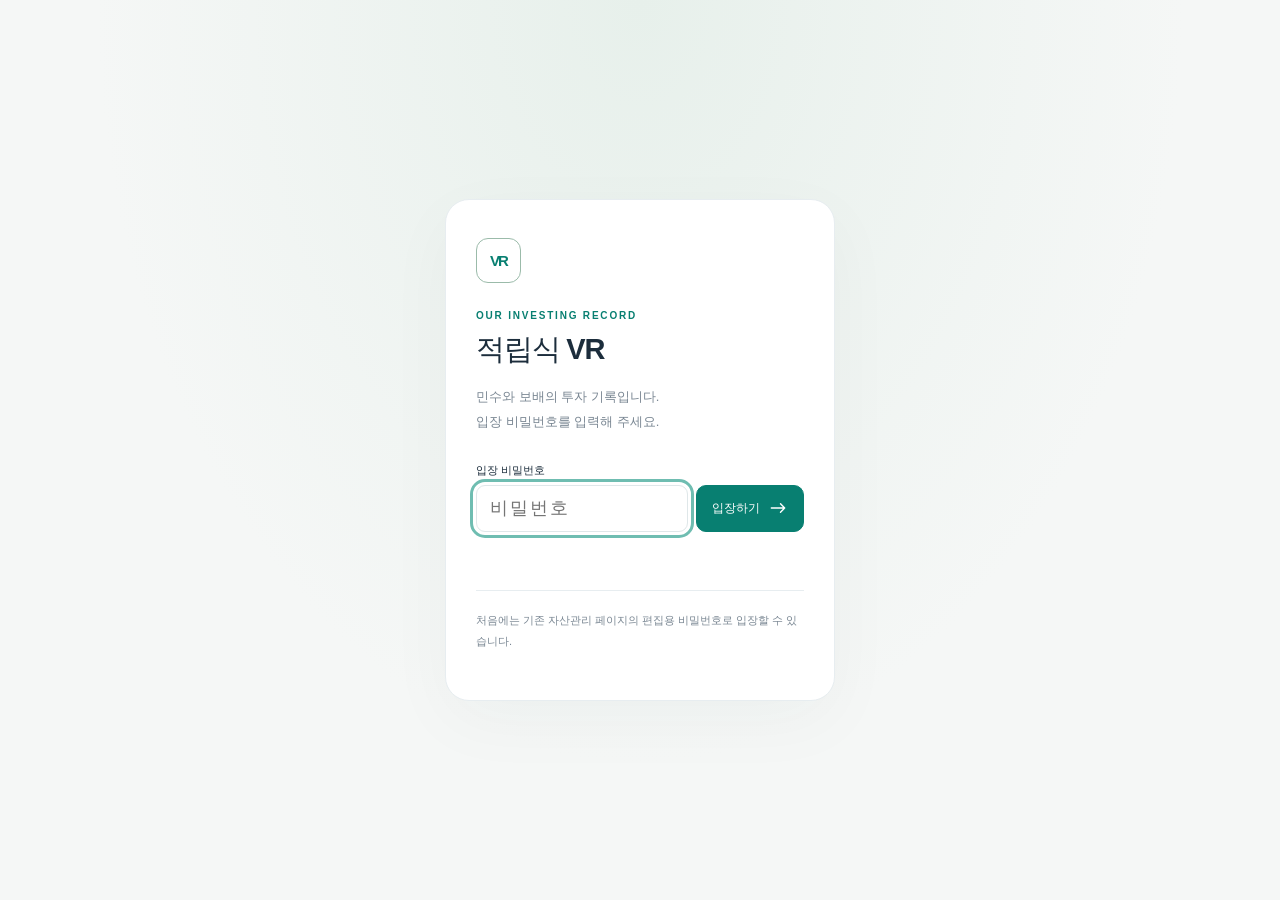
==== commit a65e2dd2: "Place VR entry button beside password input" ====
--- a/vr/index.html
+++ b/vr/index.html
@@ -2,12 +2,14 @@
 <html lang="ko"><head><meta charset="utf-8"><meta name="viewport" content="width=device-width,initial-scale=1,viewport-fit=cover"><meta name="theme-color" content="#132a31"><meta name="description" content="민수와 보배의 적립식 VR 계좌 현황과 격주 거래 기록을 관리합니다."><meta name="color-scheme" content="light"><title>적립식 VR 관리</title><style>:root{--bg:#f4f6f8;--paper:#fff;--ink:#1c2d3c;--muted:#7a8793;--line:#e7edf0;--teal:#087f71;--mint:#e5f3ee;--orange:#bd692d;--nav:#132a31;--blue:#5b77c0;--red:#ba4a4a;--radius:20px;font-family:Inter,-apple-system,BlinkMacSystemFont,'Segoe UI','Noto Sans KR',Arial,sans-serif;color:var(--ink);font-size:14px;font-synthesis:none}*{box-sizing:border-box}body{margin:0;background:var(--bg)}button,input,select{font:inherit}button{cursor:pointer;border:0;background:none;color:inherit}button:disabled{cursor:not-allowed;opacity:.45}button:focus-visible,a:focus-visible,input:focus-visible,select:focus-visible{outline:3px solid #6fbdb1;outline-offset:3px}a{color:var(--teal)}svg{display:block}.icon{width:20px;height:20px;stroke:currentColor;stroke-width:1.7;fill:none;stroke-linecap:round;stroke-linejoin:round;flex-shrink:0}.shell{display:grid;grid-template-columns:226px minmax(0,1fr);min-height:100vh}.sidebar{background:var(--nav);color:#bfd0d1;padding:38px 22px;position:fixed;inset:0 auto 0 0;width:226px;z-index:20;display:flex;flex-direction:column}.brand{display:flex;align-items:center;gap:12px;color:#fff;padding:0 12px}.brand-mark{width:39px;height:39px;border:1px solid #52796f;border-radius:12px;display:grid;place-items:center;color:#a0d2ba;font-size:15px;font-weight:800;letter-spacing:-2px}.brand b{font-size:17px;letter-spacing:-.5px}.brand small{display:block;font-size:10px;letter-spacing:2px;color:#8ba6a7;margin-top:5px}.nav-label{font-size:10px;letter-spacing:1.8px;margin:54px 14px 14px;color:#6e9095}.nav{display:grid;gap:7px}.nav button{display:flex;align-items:center;gap:13px;padding:15px 17px;border-radius:11px;text-align:left;font-size:14px}.nav button.active{background:#24423f;color:#d9f3df}.nav button:not(.active):hover{background:#1b353c}.nav button .dot{margin-left:auto;width:6px;height:6px;border-radius:99px;background:#a7caa2}.side-bottom{margin-top:auto}.side-note{border:1px solid #31474d;padding:18px 15px;border-radius:14px;margin-bottom:25px;line-height:1.8;font-size:11px;color:#8eaaad}.side-note strong{display:block;font-size:12px;color:#cce0d6;margin-bottom:4px}.avatar-row{display:flex;align-items:center;gap:10px;padding:0 12px;font-size:12px}.avatar{background:#456057;color:#e4f0e0;border-radius:50%;width:32px;height:32px;display:grid;place-items:center;font-size:11px}.main{grid-column:2;padding:0 44px 34px;max-width:1680px;width:100%;margin:auto}.topbar{height:87px;border-bottom:1px solid var(--line);display:flex;align-items:center;justify-content:space-between;gap:10px}.breadcrumb{color:var(--muted);font-size:12px}.breadcrumb span{margin:0 10px;color:#c4cdd2}.top-actions{display:flex;align-items:center;gap:18px}.save-status{display:flex;align-items:center;gap:7px;font-size:11px;color:var(--muted)}.status-dot{width:6px;height:6px;background:#769b87;border-radius:50%}.icon-btn{width:35px;height:35px;display:grid;place-items:center;border:1px solid var(--line);border-radius:10px;background:#fff}.heading{display:flex;align-items:end;justify-content:space-between;gap:16px;margin:31px 0 23px}h1{font-size:28px;letter-spacing:-1.2px;margin:6px 0 8px;line-height:1.3}h2{font-size:17px;letter-spacing:-.5px;margin:0}h3{font-size:14px;margin:0}.eyebrow{font-size:10px;letter-spacing:1.8px;color:var(--teal);font-weight:700}.subtitle{font-size:12px;line-height:1.7;color:var(--muted);margin:0}.btn{border:1px solid var(--line);border-radius:10px;padding:11px 15px;display:inline-flex;align-items:center;justify-content:center;gap:8px;background:white;font-size:12px;font-weight:600;line-height:1.5}.btn.primary{background:var(--teal);border-color:var(--teal);color:#fff}.btn.dark{background:var(--nav);border-color:var(--nav);color:#fff}.btn.ghost{background:transparent}.btn.small{padding:7px 10px;font-size:11px}.btn.wide{width:100%}.btn.danger{color:var(--red);border-color:#eed7d7}.banner{background:#fff9ef;border:1px solid #f0e4d0;border-radius:11px;padding:12px 16px;font-size:11px;line-height:1.7;color:#906432;display:flex;align-items:center;gap:10px;margin-bottom:20px}.banner button{margin-left:auto;font-weight:700;text-decoration:underline;white-space:nowrap}.banner.ok{background:#edf6f1;border-color:#d8e9df;color:#47765c}.overview{display:grid;grid-template-columns:1.35fr 1fr 1fr;gap:18px;margin-bottom:23px}.card{background:var(--paper);border:1px solid var(--line);border-radius:var(--radius);padding:23px;min-width:0}.total-card{background:var(--nav);color:#fff;border-color:var(--nav);position:relative;overflow:hidden}.total-card:after{content:'';position:absolute;right:-35px;bottom:-65px;width:170px;height:170px;border:1px solid #365049;border-radius:50%;pointer-events:none}.total-card:before{content:'';position:absolute;right:-2px;bottom:-33px;width:100px;height:100px;border:1px solid #365049;border-radius:50%;pointer-events:none}.card-top{display:flex;align-items:center;justify-content:space-between;gap:8px;font-size:11px;color:var(--muted)}.total-card .card-top{color:#b4c8c9}.tag{display:inline-flex;align-items:center;gap:5px;font-size:9px;padding:4px 7px;border-radius:5px;background:#f2f5f6;color:#819197;letter-spacing:.2px;white-space:nowrap}.total-card .tag{color:#bdd1cd;background:#2b454b}.big-value{font-size:32px;font-weight:650;letter-spacing:-1.1px;margin:22px 0 11px;font-variant-numeric:tabular-nums;line-height:1.1}.big-value small{font-size:18px;color:#7e969a;margin-right:3px}.total-card .big-value small{color:#abc5c5}.return-line{font-size:11px;color:var(--teal);display:flex;gap:8px;align-items:center}.total-card .return-line{color:#b5dba9}.muted{color:var(--muted)}.positive{color:var(--teal)}.negative{color:var(--red)}.account-heading{display:flex;align-items:center;gap:9px}.account-icon{width:27px;height:27px;border-radius:9px;background:#e9f0fb;color:#627daf;display:grid;place-items:center;font-size:11px;font-weight:650}.account-icon.bobae{background:#f5ebdf;color:#af8960}.account-card .big-value{font-size:26px;margin:19px 0 9px}.account-info{display:flex;justify-content:space-between;margin-top:20px;padding-top:15px;border-top:1px solid var(--line);font-size:10px;color:var(--muted);gap:10px}.account-info b{display:block;color:var(--ink);font-size:12px;margin-top:6px;font-weight:600;font-variant-numeric:tabular-nums}.workspace-grid{display:grid;grid-template-columns:minmax(0,1.95fr) minmax(265px,1fr);gap:22px}.panel-head{display:flex;justify-content:space-between;align-items:center;gap:12px;margin-bottom:20px}.panel-head p{margin:7px 0 0;color:var(--muted);font-size:10px}.segmented{display:flex;gap:3px;background:#f2f5f5;padding:4px;border-radius:9px}.segmented button{padding:6px 10px;font-size:10px;color:var(--muted);border-radius:6px;white-space:nowrap}.segmented button.active{background:#fff;color:var(--ink);box-shadow:0 1px 4px #18382b0b}.chart-legend{display:flex;gap:18px;font-size:10px;color:var(--muted);margin-bottom:12px;flex-wrap:wrap}.legend-line{display:inline-block;width:15px;height:2px;background:var(--teal);margin:0 6px 3px 0}.legend-line.principal{background:#a8b8c3}.chart{width:100%;height:235px;overflow:visible}.chart text{font-size:9px;fill:#94a0a8;font-family:inherit}.chart-summary{display:flex;justify-content:space-between;gap:10px;padding-top:17px;border-top:1px solid var(--line);margin-top:8px;font-size:10px;color:var(--muted)}.chart-summary strong{display:block;margin-top:7px;color:var(--ink);font-size:14px;font-weight:600}.chart-note{color:#93a0a7;font-size:9px;line-height:1.6;margin:13px 0 0}.cycle-card{padding:23px;display:flex;flex-direction:column}.cycle-date{display:flex;justify-content:space-between;align-items:baseline;margin:24px 0 22px}.cycle-date strong{font-size:28px;letter-spacing:-.7px}.cycle-date span{font-size:11px;color:var(--muted)}.cycle-track{display:grid;gap:0;margin-bottom:16px}.track-row{display:flex;gap:12px;position:relative;font-size:11px;align-items:center;min-height:43px}.track-row:not(:last-child):before{content:'';position:absolute;height:23px;left:11px;top:30px;border-left:1px dashed #dbe3e4}.track-n{width:24px;height:24px;background:#f3f6f6;border:1px solid #e4eaea;display:grid;place-items:center;border-radius:50%;color:#82939b;font-size:9px}.track-row:first-child .track-n{background:#e8f3ed;color:var(--teal);border-color:#cbdfd0}.track-row small{margin-left:auto;font-size:9px;color:var(--muted)}.cycle-card .btn{margin-top:auto}.section-line{display:flex;justify-content:space-between;align-items:center;margin:26px 0 14px}.section-line small{font-size:10px;color:var(--muted)}.history-card{padding:0 23px}.table-scroll{overflow:auto}table{border-collapse:collapse;width:100%;font-size:11px;white-space:nowrap;text-align:right}th{color:var(--muted);font-weight:400;font-size:10px;background:#fbfcfd}th,td{padding:16px 12px;border-bottom:1px solid var(--line)}tr:last-child td{border-bottom:0}td:first-child,th:first-child{text-align:left;padding-left:0}td:nth-child(2),th:nth-child(2){text-align:left}.trade-badge{font-size:10px;border-radius:5px;padding:4px 7px;background:#f0f4f5;color:#788d98}.trade-badge.buy{color:var(--teal);background:#edf6f0}.trade-badge.sell{color:#9c6b3e;background:#faf2e8}.footer{display:flex;justify-content:space-between;gap:12px;font-size:9px;color:#99a4aa;margin-top:27px;line-height:1.7}.bottom-nav{display:none}.empty{padding:70px 20px;text-align:center;max-width:750px;margin:auto}.empty .empty-icon{background:#e5f0ea;color:var(--teal);width:72px;height:72px;display:grid;place-items:center;border-radius:24px;margin:0 auto 28px}.empty h1{font-size:30px}.empty p{color:var(--muted);line-height:1.9;margin:16px 0 24px}.empty .buttons{display:flex;justify-content:center;gap:10px;flex-wrap:wrap}.onboard-list{max-width:440px;margin:35px auto 0;display:grid;gap:16px;text-align:left}.onboard-list li{list-style:none;display:flex;align-items:center;gap:14px;line-height:1.7;font-size:12px}.onboard-list li span{color:var(--teal);width:28px;height:28px;background:#eaf2ed;border-radius:50%;display:grid;place-items:center;flex-shrink:0}.empty-note{font-size:11px!important;padding:14px;border:1px solid var(--line);border-radius:10px}.field{display:grid;gap:7px;margin:16px 0}.field label{font-size:11px;font-weight:600}.field input,.field select,select.control{width:100%;border:1px solid #dfe7e9;background:#fff;border-radius:9px;padding:12px 13px;color:var(--ink);min-width:0}.field input:disabled{background:#f4f6f7;color:#81929a}.field small{font-size:10px;color:var(--muted);line-height:1.7}.form-grid{display:grid;grid-template-columns:1fr 1fr;gap:0 18px}.settings-grid{display:grid;grid-template-columns:minmax(0,1fr) minmax(0,1fr);gap:22px;align-items:start}.settings-grid>.card{height:100%}.settings-grid .card h2{margin-bottom:8px}.inline-actions{display:flex;gap:9px;flex-wrap:wrap;margin-top:17px}.label-value{display:flex;justify-content:space-between;font-size:12px;padding:14px 0;border-bottom:1px solid var(--line)}.label-value b{font-weight:600}.help{font-size:11px;line-height:1.8;color:var(--muted);margin:15px 0}.help strong{color:var(--ink);font-weight:600}.notice{background:#f5f8f7;border:1px solid #e6eeea;padding:13px;border-radius:10px;font-size:11px;line-height:1.8;color:#678178}.filter-row{display:flex;gap:10px;align-items:center;flex-wrap:wrap}.filter-row input,.filter-row select{border:1px solid var(--line);background:#fff;border-radius:9px;padding:10px;font-size:11px;color:var(--ink)}.record-total{font-size:11px;color:var(--muted);margin:15px 0}.workflow{max-width:870px;margin:auto}.account-tabs{display:flex;gap:12px;margin:0 0 18px}.account-tabs button{flex:1;background:#fff;border:1px solid var(--line);border-radius:13px;text-align:left;padding:15px 18px;display:flex;align-items:center;gap:10px}.account-tabs button.active{border-color:#77aa98;background:#edf5f0}.account-tabs button small{margin-left:auto;color:var(--muted);font-size:10px}.stepper{display:flex;justify-content:space-between;gap:3px;margin:24px 0 28px}.stepper button{flex:1;text-align:center;font-size:10px;color:var(--muted);position:relative;padding:0 2px}.stepper span{display:grid;place-items:center;border-radius:50%;width:32px;height:32px;background:#eff3f4;color:#8a9ca4;margin:0 auto 10px;font-size:11px;position:relative;z-index:1}.stepper button.active span{background:var(--teal);color:#fff}.stepper button.done span{background:#d7eade;color:#398165}.stepper button:not(:last-child):after{content:'';height:1px;background:#e4ebec;position:absolute;top:16px;left:calc(50% + 22px);width:calc(100% - 40px)}.step-main{padding:26px 6px 12px;max-width:540px;margin:auto}.step-main h2{font-size:24px;margin:12px 0}.step-main .step-eyebrow{color:var(--teal);font-size:10px;letter-spacing:1.5px}.order-number{font-size:42px;font-weight:650;letter-spacing:-1.5px;line-height:1.25;margin:20px 0 8px}.order-number small{font-size:19px;margin-left:5px}.calc-grid{display:grid;grid-template-columns:repeat(3,1fr);gap:8px;margin:23px 0}.calc-grid>div{background:#f5f7f8;border-radius:10px;padding:13px 11px;font-size:10px;color:var(--muted)}.calc-grid b{display:block;font-size:13px;color:var(--ink);margin-top:8px;font-weight:600}.step-main>.field input{font-size:24px;padding:16px}.input-suffix{position:relative}.input-suffix input{width:100%;font-size:26px!important;padding:17px 42px 17px 16px!important;font-variant-numeric:tabular-nums}.input-suffix span{position:absolute;right:16px;top:50%;transform:translateY(-50%);font-size:13px;color:var(--muted)}.check{display:flex;align-items:flex-start;gap:9px;font-size:12px;line-height:1.7;margin:20px 0;cursor:pointer}.check input{accent-color:var(--teal);width:17px;height:17px;flex-shrink:0;margin-top:2px}.step-actions{display:flex;gap:10px;margin-top:25px}.step-actions .primary{flex:1}.back-btn{padding:12px 16px}.step-meta{font-size:10px;color:var(--muted);text-align:center;margin-top:15px;line-height:1.8}.trade-lock{text-align:center;padding:40px 20px}.trade-lock .icon{width:35px;height:35px;margin:0 auto 17px;color:#aa8a5a}.trade-lock p{color:var(--muted);line-height:1.8;font-size:12px}.review{background:#f6f9f7;border-radius:14px;padding:16px 20px;margin:20px 0}.review .label-value:last-child{border:0}.success{text-align:center;padding:35px 10px}.success-circle{background:#deefe3;color:var(--teal);width:65px;height:65px;border-radius:50%;display:grid;place-items:center;margin:0 auto 22px}.success h2{font-size:24px;margin-bottom:12px}.success p{line-height:1.8;color:var(--muted)}.toast{position:fixed;left:calc(50% + 110px);bottom:28px;transform:translateX(-50%);background:#16342e;color:#fff;padding:13px 20px;border-radius:12px;z-index:100;max-width:min(90vw,500px);font-size:12px;box-shadow:0 10px 35px #10382c20;line-height:1.7}.toast.error{background:#8d4141}dialog{border:1px solid var(--line);padding:28px;border-radius:20px;width:min(90vw,520px);color:var(--ink);box-shadow:0 30px 120px #102d3433}dialog::backdrop{background:#142e3470;backdrop-filter:blur(3px)}dialog h2{margin:5px 0 10px}dialog p{font-size:12px;line-height:1.9;color:var(--muted)}.hide{display:none!important}.two-col{display:grid;grid-template-columns:1fr 1fr;gap:20px}.no-data{padding:30px;text-align:center;color:var(--muted);font-size:12px}.source-switch{font-size:10px;border:1px solid var(--line);border-radius:7px;padding:6px;background:#fff;color:var(--muted);max-width:100%}.mobile-brand{display:none}.file-input{display:none}.detail-summary{cursor:pointer;font-size:11px;color:var(--teal);padding:10px 0}.health-list{font-size:12px;line-height:2.1;padding-left:20px;color:var(--muted)}.health-list b{color:var(--ink)}.settings-section{margin:24px 0 14px}.checkbox-inline{font-size:11px;line-height:1.8}.chart-hover{position:absolute;background:#fff;border:1px solid var(--line);box-shadow:0 4px 18px #12382612;border-radius:9px;padding:9px;font-size:10px;pointer-events:none;z-index:5;line-height:1.8;white-space:nowrap}.chart-wrap{position:relative}.sync-warning{color:var(--orange)}@media(min-width:1500px){.main{padding-left:56px;padding-right:56px}.big-value{font-size:38px}.card{padding:27px}.chart{height:265px}}@media(max-width:1150px){.shell{grid-template-columns:190px minmax(0,1fr)}.sidebar{width:190px;padding:30px 15px}.main{padding:0 25px 28px}.overview{gap:12px;grid-template-columns:1.15fr 1fr 1fr}.card{padding:19px}.big-value{font-size:28px}.account-card .big-value{font-size:23px}.workspace-grid{grid-template-columns:minmax(0,1.5fr) minmax(240px,1fr)}.account-info{font-size:9px;gap:6px}.account-info b{font-size:11px}.toast{left:calc(50% + 95px)}}@media(max-width:900px){.shell{grid-template-columns:160px minmax(0,1fr)}.sidebar{width:160px;padding:30px 10px}.brand{gap:7px;padding:0 8px}.brand b{font-size:14px}.brand small{font-size:8px}.nav button{padding:14px 12px;font-size:12px}.nav-label{margin-left:12px}.main{padding:0 20px 28px}.overview{grid-template-columns:1fr 1fr}.total-card{grid-column:1/-1}.total-card .big-value{margin:16px 0 12px;font-size:35px}.workspace-grid{grid-template-columns:1fr}.cycle-card{display:grid;grid-template-columns:1fr 1fr;gap:0 25px}.cycle-card .panel-head{grid-column:1}.cycle-date{grid-column:1;margin-top:0}.cycle-track{grid-row:1/4;grid-column:2;margin:0}.cycle-card .btn{grid-column:1}.settings-grid{grid-template-columns:1fr}.toast{left:calc(50% + 80px)}}@media(max-width:620px){:root{font-size:13px}.shell{display:block}.sidebar{display:none}.main{padding:0 18px 85px}.topbar{height:65px}.breadcrumb{display:none}.mobile-brand{display:flex;align-items:center;gap:8px;font-weight:750;letter-spacing:-.4px;font-size:15px}.mobile-brand .brand-mark{width:28px;height:28px;color:var(--teal);border-color:#b2cbbc;font-size:11px;border-radius:8px}.top-actions{gap:10px}.save-status{font-size:9px}.heading{margin:25px 0 19px;align-items:start}.eyebrow{font-size:9px}h1{font-size:25px;margin:7px 0}.heading>.btn{font-size:10px;padding:8px 10px;margin-top:10px}.heading>.btn .icon{width:15px;height:15px}.subtitle{font-size:10px}.banner{font-size:10px;padding:10px 12px;gap:8px;align-items:start}.banner .icon{width:16px;height:16px;margin-top:2px}.banner button{font-size:10px;white-space:normal;min-width:48px}.overview{gap:10px;margin-bottom:16px}.card{border-radius:16px;padding:18px}.total-card{padding:23px}.total-card .big-value{font-size:36px;margin-top:20px}.account-card{padding:15px 13px}.account-card .big-value{font-size:21px;margin-top:19px;letter-spacing:-.8px}.account-card .big-value small{font-size:14px;margin-right:1px}.account-card .tag{display:none}.card-top{font-size:10px}.account-icon{width:23px;height:23px;font-size:10px;border-radius:7px}.return-line{font-size:9px;gap:5px}.account-info{margin-top:15px;padding-top:12px;gap:8px;font-size:9px;flex-wrap:wrap}.account-info b{font-size:11px}.workspace-grid{gap:16px}.panel-head{margin-bottom:18px}h2{font-size:16px}.panel-head p{font-size:9px}.segmented button{padding:5px 8px;font-size:9px}.chart{height:205px}.chart-summary{font-size:9px;gap:6px}.chart-summary strong{font-size:12px}.chart-note{font-size:8px}.chart-legend{font-size:9px;gap:12px}.cycle-card{gap:0 15px;display:grid}.cycle-date{margin:0 0 17px}.cycle-date strong{font-size:23px}.cycle-date span{font-size:9px}.cycle-card .panel-head{margin-bottom:13px}.cycle-card .btn{font-size:10px;padding:10px}.track-row{font-size:10px;min-height:40px;gap:8px}.track-row small{display:none}.track-n{width:21px;height:21px}.track-row:not(:last-child):before{left:10px;top:28px;height:20px}.cycle-card .tag{font-size:8px}.section-line{margin:23px 0 12px}.section-line small{font-size:9px}.history-card{padding:0 15px}th,td{padding:14px 10px;font-size:10px}.footer{display:block;font-size:8px;margin-top:21px}.footer span{display:block;margin:5px 0}.bottom-nav{display:grid;grid-template-columns:repeat(4,1fr);position:fixed;bottom:0;left:0;right:0;background:#ffffffee;backdrop-filter:blur(15px);border-top:1px solid var(--line);z-index:50;padding:10px 8px max(10px,env(safe-area-inset-bottom));gap:3px}.bottom-nav button{display:grid;justify-items:center;gap:5px;font-size:9px;color:#8c9ba2;padding:4px}.bottom-nav button.active{color:var(--teal);font-weight:700}.bottom-nav .icon{width:20px;height:20px}.toast{left:50%;bottom:85px;font-size:11px}.step-main{padding:18px 0 8px}.step-main h2{font-size:21px}.stepper{margin:24px -5px}.stepper button{font-size:9px}.stepper span{width:28px;height:28px}.stepper button:not(:last-child):after{top:14px}.account-tabs{gap:8px}.account-tabs button{padding:13px 12px;font-size:11px}.account-tabs button small{font-size:8px}.calc-grid b{font-size:12px}.form-grid{gap:0 12px}.settings-grid{gap:16px}.two-col{grid-template-columns:1fr}.empty{padding:45px 5px}.empty h1{font-size:26px}.empty p{font-size:12px}.empty .empty-icon{width:60px;height:60px}.empty .buttons .btn{font-size:11px}.onboard-list{padding-left:0}.empty-note{font-size:10px!important}.trade-lock{padding:30px 5px}.filter-row{gap:7px}.filter-row input{max-width:140px}.step-actions{margin-top:23px}.health-list{font-size:11px}}
 @media(prefers-reduced-motion:no-preference){.main>section{animation:reveal .2s ease-out}@keyframes reveal{from{opacity:.5;transform:translateY(4px)}to{opacity:1;transform:none}}}
 
-.gate-shell{min-height:100dvh;display:grid;place-items:center;padding:28px;background:radial-gradient(ellipse at top,#e7f0eb,transparent 60%),#f5f7f6}.gate-card{width:min(100%,390px);padding:38px 30px;background:white;border:1px solid var(--line);border-radius:24px;box-shadow:0 20px 70px #173a2d09}.gate-card>.brand-mark{width:45px;height:45px;color:var(--teal);border-color:#9bbbaa;margin-bottom:27px}.gate-card h1{margin:10px 0 17px;font-size:29px}.gate-card>p{font-size:13px;line-height:1.9;color:var(--muted)}.gate-card .field{margin-top:28px}.gate-card input{font-size:18px;letter-spacing:2px}.gate-card .wide{margin-top:9px;min-height:47px}.gate-error{color:var(--red);min-height:19px;font-size:12px;line-height:1.7;margin-bottom:0}.gate-card .gate-help{font-size:11px;margin-top:23px;padding-top:19px;border-top:1px solid var(--line)}
+.gate-shell{min-height:100dvh;display:grid;place-items:center;padding:28px;background:radial-gradient(ellipse at top,#e7f0eb,transparent 60%),#f5f7f6}.gate-card{width:min(100%,390px);padding:38px 30px;background:white;border:1px solid var(--line);border-radius:24px;box-shadow:0 20px 70px #173a2d09}.gate-card>.brand-mark{width:45px;height:45px;color:var(--teal);border-color:#9bbbaa;margin-bottom:27px}.gate-card h1{margin:10px 0 17px;font-size:29px}.gate-card>p{font-size:13px;line-height:1.9;color:var(--muted)}.gate-card .field{margin-top:28px}.gate-card input{font-size:18px;letter-spacing:2px}.gate-controls{display:grid;grid-template-columns:minmax(0,1fr) auto;gap:8px}.gate-controls .btn{margin:0;min-height:47px;white-space:nowrap}.gate-error{color:var(--red);min-height:19px;font-size:12px;line-height:1.7;margin-bottom:0}.gate-card .gate-help{font-size:11px;margin-top:23px;padding-top:19px;border-top:1px solid var(--line)}
 
 .price-summary{display:flex;align-items:center;justify-content:space-between;gap:14px;background:#edf4ef;border:1px solid #dce9df;border-radius:12px;padding:13px 16px;margin-bottom:18px;font-size:11px;line-height:1.8;color:#536e60}.price-summary>span{display:flex;gap:7px;align-items:center;flex-wrap:wrap}.price-summary button{display:flex;align-items:center;gap:5px;white-space:nowrap;font-size:11px;color:var(--teal)}@media(max-width:620px){.bottom-nav{grid-template-columns:repeat(5,1fr)}.price-summary{padding:10px 12px;font-size:10px}.price-summary>span{display:block}.price-summary>span>.icon{display:none}.price-summary button{font-size:9px}}
 
 .chart.price-chart{height:auto;max-height:270px;display:block;margin:14px 0 18px}.price-chart text{font-size:15px}
-</style></head><body><div id="app"></div><input id="import-file" class="file-input" type="file" accept="application/json,.json" aria-label="VR 백업 가져오기"><dialog id="confirm-dialog"></dialog><noscript>이 앱을 사용하려면 JavaScript를 켜 주세요.</noscript><script>window.VR_VERIFICATION={"targetChecks":207,"bandChecks":418,"valuationChecks":209,"remainingChecks":209,"poolChecks":209,"engineTests":13,"reference":"Original account workbooks: cached cell values","toleranceUSD":0.015};
+
+.numeric-password{-webkit-text-security:disc;text-security:disc}
+</style></head><body><div id="app"></div><input id="import-file" class="file-input" type="file" accept="application/json,.json" aria-label="VR 백업 가져오기"><dialog id="confirm-dialog"></dialog><noscript>이 앱을 사용하려면 JavaScript를 켜 주세요.</noscript><script>window.VR_VERIFICATION={"targetChecks":221,"bandChecks":446,"valuationChecks":223,"remainingChecks":223,"poolChecks":223,"engineTests":16,"reference":"Original account workbooks: cached cell values","toleranceUSD":0.015};
 (function(root){
 'use strict';
 const DAY=86400000;
@@ -21,12 +23,12 @@
 function plan({v,holdings,pool,price,contribution=500,band=.2,usage=.75}){
  if(![v,holdings,pool,price,contribution,band,usage].every(finite)||v<=0||price<=0||holdings<0||!Number.isInteger(holdings)||pool<0||contribution<0||band<=0||band>=1||usage<0||usage>1)throw Error('계산 입력값을 확인해 주세요.');
  const low=v*(1-band),high=v*(1+band),stock=holdings*price;
- // The contribution is exchanged AFTER the stock order. Never spend unfunded dollars.
- const excelBudget=floor((pool+contribution)*usage,2),budget=Math.max(0,Math.min(pool,excelBudget));
+ // Pool already contains the preceding funded period's deposit. Today's deposit follows the order.
+ const excelBudget=floor(pool*usage,2),budget=excelBudget;
  let quantity=0;
  if(stock>high+1e-8)quantity=-Math.min(holdings,Math.floor((stock-high)/price+1e-10)+1);
  else if(stock<low-1e-8){const needed=Math.ceil((low-stock)/price-1e-10),excelAmount=floor(Math.min(excelBudget,needed*price),2);if(excelAmount>price+1e-9)quantity=Math.min(Math.floor((excelAmount+1e-9)/price),Math.floor((pool+1e-9)/price));}
- return {v,low,high,stock,budget,quantity,amount:round(Math.abs(quantity)*price),limited:quantity>=0&&stock<low&&budget<Math.ceil((low-stock)/price-1e-10)*price,action:quantity>0?'매수':quantity<0?'매도':'유지',reserve:round((pool+contribution)*(1-usage))};
+ return {v,low,high,stock,budget,quantity,amount:round(Math.abs(quantity)*price),limited:quantity>=0&&stock<low&&budget<Math.ceil((low-stock)/price-1e-10)*price,action:quantity>0?'매수':quantity<0?'매도':'유지',reserve:round(pool*(1-usage)+contribution)};
 }
 // Exact cached workbook M-column expression, including transactions already entered.
 function excelRemaining({v,holdings,pool,price,contribution,amount,prevPool,first=false}){
@@ -40,6 +42,25 @@
 }
 function currentAccount(state,id){const a=state.accounts[id];if(!a)throw Error('계좌를 찾을 수 없습니다.');const records=state.records.filter(r=>r.account===id).sort((a,b)=>a.cycleDate.localeCompare(b.cycleDate));return records.length?records[records.length-1]:a.baseline;}
 function cycleFor(state,id){return addDays(currentAccount(state,id).cycleDate,14);}
+function tradePeriod(tradeDate){
+ return {cycleStart:addDays(tradeDate,-14),cycleEnd:addDays(tradeDate,-1),tradeDate};
+}
+function historyDates(record){
+ // Excel history keys the closing period by its start. App trades and funded
+ // checkpoints instead key the next period by the day the trade takes place.
+ const keyedByTrade=record.source==='web'||record.source==='excel_checkpoint';
+ const dates=tradePeriod(keyedByTrade?record.cycleDate:addDays(record.cycleDate,14));
+ if(record.quantity===null||record.source==='baseline')dates.tradeDate=null;
+ return dates;
+}
+function accountTradeHistory(state,id){
+ const records=[...state.accounts[id].history,...state.records.filter(row=>row.account===id)];
+ const dated=records.map(row=>({...row,...historyDates(row)}));
+ // A completed app trade takes precedence over the imported row for its date.
+ const appByDate=new Map(dated.filter(row=>row.source==='web'&&row.tradeDate).map(row=>[row.tradeDate,row]));
+ return dated.filter(row=>(appByDate.get(row.tradeDate)??row)===row);
+}
+function orderPlan(state,id){const a=currentAccount(state,id);return plan({v:a.v,holdings:a.holdings,pool:a.pool,price:state.quote.price,contribution:state.settings.contribution});}
 function quoteValid(state,date){const q=state.quote;return !!q&&finite(q.price)&&q.price>0&&q.confirmed&&q.date===addDays(date,-1);}
 function canTrade(state,id,clock=today()){
  const date=cycleFor(state,id);
@@ -65,17 +86,19 @@
  if(!draft||!Array.isArray(draft.steps)||!draft.steps.slice(0,3).every(Boolean)||draft.steps.length<3)throw Error('RP 매도, 주식 거래, $500 환전을 순서대로 완료해 주세요.');
  if(!Number.isInteger(draft.quantity)||!finite(draft.rp)||draft.rp<0||Math.abs(draft.rp*100-Math.round(draft.rp*100))>1e-7)throw Error('거래수량과 RP 금액(소수 둘째 자리)을 입력해 주세요.');
  if(prev.holdings+draft.quantity<0)throw Error('보유 수량보다 많이 매도할 수 없습니다.');
- const p=plan({v:nextV(prev.v,prev.pool,500),pool:prev.pool,holdings:prev.holdings,price:state.quote.price});
+ const p=orderPlan(state,id);
  if(Math.abs(draft.quantity)>Math.abs(p.quantity))throw Error('실제 수량이 계산 수량을 초과합니다. 기준 잔고를 확인해 주세요.');
  if(Math.sign(draft.quantity)!==Math.sign(p.quantity)&&draft.quantity!==0)throw Error('계산된 매수·매도 방향과 실제 거래 방향이 다릅니다.');
- const record={id:id+'-'+date,account:id,cycleDate:date,asOf:date,v:p.v,holdings:prev.holdings+draft.quantity,pool:draft.rp,price:state.quote.price,principal:prev.principal+500,quantity:draft.quantity,contribution:500,source:'web',rpMaturity:addDays(date,14),quoteDate:state.quote.date,createdAt:new Date().toISOString()};
+ // The observed final RP is the next Pool, including this cycle's completed deposit.
+ const vBasisPool=draft.rp;
+ const record={id:id+'-'+date,account:id,cycleDate:date,asOf:date,v:nextV(prev.v,vBasisPool,500),orderV:p.v,vBasisPool,holdings:prev.holdings+draft.quantity,pool:draft.rp,price:state.quote.price,principal:prev.principal+500,quantity:draft.quantity,contribution:500,source:'web',rpMaturity:addDays(date,14),quoteDate:state.quote.date,createdAt:new Date().toISOString()};
  record.assets=record.holdings*record.price+record.pool;
  // RP is the observed ending balance. Execution price, fees and interest cannot be separated from two inputs.
  record.cashReconciliation=round(record.pool-(prev.pool+500-draft.quantity*record.price));
  return record;
 }
 function blank(){return {schemaVersion:1,updatedAt:new Date().toISOString(),accounts:{},records:[],drafts:{},settings:{contribution:500,band:.2,g:10,poolUsage:.75,rpDays:14},quote:null,baselineConfirmed:false};}
-root.VR={round,floor,dateMs,addDays,today,nextV,plan,excelRemaining,currentAccount,cycleFor,quoteValid,canTrade,validateBaseline,validateState,complete,blank};
+root.VR={round,floor,dateMs,addDays,today,nextV,plan,excelRemaining,currentAccount,cycleFor,tradePeriod,historyDates,accountTradeHistory,orderPlan,quoteValid,canTrade,validateBaseline,validateState,complete,blank};
 })(typeof window!=='undefined'?window:globalThis);
 
 let prices=null,pricesLoading=false,pricesError='',priceSymbol='TQQQ',allPrices=false;
@@ -117,7 +140,7 @@
 function updateStatus(){$$('[data-status]').forEach(el=>el.textContent=cloudStatus);}
 function navButton(id,label){return `<button type="button" data-nav="${id}" class="${view===id?'active':''}" ${view===id?'aria-current="page"':''}>${icon(id)}<span>${label}</span>${id==='trade'&&view!=='trade'?'<i class="dot"></i>':''}</button>`;}
 function render(){
- if(!unlocked){$('#app').innerHTML=gateView();$('#gate-form').addEventListener('submit',e=>{e.preventDefault();login();});return;}
+ if(!unlocked){$('#app').innerHTML=gateView();bindNumericPasswords();$('#gate-form').addEventListener('submit',e=>{e.preventDefault();login();});return;}
  const nav=navButton('home','현황')+navButton('trade','거래 진행')+navButton('history','거래 기록')+navButton('prices','종가')+navButton('settings','설정');
  $('#app').innerHTML=`<div class="shell"><aside class="sidebar"><div class="brand"><div class="brand-mark">VR</div><div><b>적립식 VR</b><small>PERSONAL INVESTING</small></div></div><div class="nav-label">MY WORKSPACE</div><nav class="nav" aria-label="주 메뉴">${nav}</nav><div class="side-bottom"><div class="side-note"><strong>2주에 한 번, 화요일</strong>거래를 마치고<br>다음 회차를 준비합니다.<br><span style="color:#b6c6c1">TQQQ · $500 · 14일 RP</span></div><div class="avatar-row"><span class="avatar">M B</span><span>우리의 투자 기록<br><small style="color:#7f9c9f;font-size:9px">민수 &amp; 보배</small></span></div></div></aside><main class="main"><header class="topbar"><div class="breadcrumb">나의 투자 <span>/</span> ${view==='home'?'대시보드':view==='trade'?'거래 진행':view==='history'?'거래 기록':view==='prices'?'종가 기록':'설정'}</div><div class="mobile-brand"><span class="brand-mark">VR</span>적립식 VR</div><div class="top-actions"><span class="save-status"><i class="status-dot"></i><span data-status>${E(cloudStatus)}</span></span><button class="icon-btn" data-action="backup" aria-label="기록 백업">${icon('download')}</button><button class="icon-btn" data-action="logout" aria-label="잠그기">${icon('lock')}</button></div></header><section id="content">${loadError?`<div class="banner">${E(loadError)}</div>`:''}${!storageOK?'<div class="banner">기기 저장을 사용할 수 없습니다. 사용 후 백업 파일을 내려받아 주세요.</div>':''}${!active()&&view!=='settings'?emptyView():view==='home'?homeView():view==='trade'?tradeView():view==='history'?historyView():view==='prices'?pricesView():settingsView()}</section><footer class="footer"><span>VALUE REBALANCING · TQQQ · USD 기준</span><span>실제 주문은 증권사에서 진행합니다.</span></footer></main><nav class="bottom-nav" aria-label="모바일 주 메뉴">${nav}</nav></div>`;
  bindEvents();if(active()&&view==='home')bindChart();
@@ -135,21 +158,49 @@
 function series(){const ids=['minsu','bobae'],map=new Map();for(const id of ids){const a=state.accounts[id];let points=(chartSource==='weekly'?a.weekly.map(r=>({...r,date:r.date})):a.history.map(r=>({...r,date:r.asOf})));points=points.filter(r=>r.date<=a.baseline.asOf);points.push({...a.baseline,date:a.baseline.asOf});points.push(...state.records.filter(r=>r.account===id).map(r=>({...r,date:r.asOf})));for(const p of points){if(!map.has(p.date))map.set(p.date,{});map.get(p.date)[id]=p;}}const carry={};let data=[];for(const [date,updates]of [...map].sort((a,b)=>a[0].localeCompare(b[0]))){Object.assign(carry,updates);const assets=ids.reduce((n,id)=>n+(carry[id]?.assets||0),0),principal=ids.reduce((n,id)=>n+(carry[id]?.principal||0),0);if(principal>0)data.push({date,assets,principal,ret:assets/principal-1});}if(chartPeriod!=='all'&&data.length){const cutoff=VR.addDays(data.at(-1).date,chartPeriod==='1y'?-365:-183);data=data.filter(p=>p.date>=cutoff);}return data;}
 function chartSvg(){chartData=series();if(!chartData.length)return '<div class="no-data">표시할 자산 기록이 없습니다.</div>';const w=window.innerWidth<620?360:660,h=230,L=47,R=10,T=14,B=25;const values=chartData.flatMap(p=>chartMetric==='assets'?[p.assets,p.principal]:[p.ret]);let min=chartMetric==='assets'?0:Math.min(0,...values),max=Math.max(...values);if(max<=min)max=min+1;max+=Math.abs(max-min)*.12;const X=i=>L+i/(Math.max(1,chartData.length-1))*(w-L-R),Y=v=>h-B-(v-min)/(max-min)*(h-B-T);const points=key=>chartData.map((p,i)=>`${X(i).toFixed(2)},${Y(p[key]).toFixed(2)}`).join(' ');const key=chartMetric==='assets'?'assets':'ret';const main=points(key);let grid='';for(let i=0;i<5;i++){const v=min+(max-min)/4*i,y=Y(v);grid+=`<line x1="${L}" y1="${y}" x2="${w-R}" y2="${y}" stroke="#eaf0f0" stroke-dasharray="3 4"/><text x="${L-9}" y="${y+3}" text-anchor="end">${chartMetric==='assets'?(v>=1000?'$'+money(v/1000,0)+'k':'$'+money(v,0)):money(v*100,0)+'%'}</text>`;}const idxs=[0,Math.floor((chartData.length-1)/3),Math.floor((chartData.length-1)*2/3),chartData.length-1];const ticks=[...new Set(idxs)].map(i=>`<text x="${X(i)}" y="${h-3}" text-anchor="${i===0?'start':i===chartData.length-1?'end':'middle'}">${chartData[i].date.slice(0,7).replace('-','. ')}</text>`).join('');return `<svg class="chart" id="asset-chart" viewBox="0 0 ${w} ${h}" role="img" aria-label="${chartData[0].date}부터 ${chartData.at(-1).date}까지의 자산과 원금 그래프"><defs><linearGradient id="chart-fill" x1="0" x2="0" y1="0" y2="1"><stop offset="0%" stop-color="#328d78" stop-opacity=".17"/><stop offset="100%" stop-color="#328d78" stop-opacity="0"/></linearGradient></defs>${grid}<polygon points="${L},${h-B} ${main} ${X(chartData.length-1)},${h-B}" fill="url(#chart-fill)"/>${chartMetric==='assets'?`<polyline points="${points('principal')}" fill="none" stroke="#b0bec7" stroke-width="1.4" stroke-dasharray="4 4"/>`:''}<polyline points="${main}" fill="none" stroke="#0a7f6e" stroke-width="2.3" stroke-linejoin="round" stroke-linecap="round"/><circle cx="${X(chartData.length-1)}" cy="${Y(chartData.at(-1)[key])}" r="3.8" fill="#087f71" stroke="white" stroke-width="2"/>${ticks}</svg>`;}
 function bindChart(){const el=$('#asset-chart'),tt=$('#chart-tooltip');if(!el||!tt)return;el.addEventListener('pointermove',e=>{const r=el.getBoundingClientRect(),w=el.viewBox.baseVal.width,x=(e.clientX-r.left)/r.width*w,idx=Math.max(0,Math.min(chartData.length-1,Math.round((x-47)/(w-47-10)*(chartData.length-1)))),p=chartData[idx];tt.classList.remove('hide');tt.innerHTML=`${E(p.date)}<br><b>${usd(p.assets)}</b> · ${pct(p.ret)}<br>원금 ${usd(p.principal)}`;tt.style.left=Math.min(Math.max(0,e.clientX-r.left-60),Math.max(0,r.width-170))+'px';tt.style.top='15px';});el.addEventListener('pointerleave',()=>tt.classList.add('hide'));}
-function allHistory(){return ['minsu','bobae'].flatMap(id=>[...state.accounts[id].history,...state.records.filter(r=>r.account===id)]).sort((a,b)=>b.cycleDate.localeCompare(a.cycleDate)||a.account.localeCompare(b.account));}
-function historyTable(rows,full=false){if(!rows.length)return '<div class="no-data">해당 조건의 기록이 없습니다.</div>';return `<div class="table-scroll"><table><thead><tr><th>거래 회차</th><th>계좌</th><th>주식 거래</th><th>Pool / RP</th><th>총자산</th>${full?'<th>누적 원금</th><th>수익률</th><th>출처</th>':''}</tr></thead><tbody>${rows.map(r=>`<tr><td>${E(r.cycleDate)}</td><td>${names[r.account]}</td><td><span class="trade-badge ${r.quantity>0?'buy':r.quantity<0?'sell':''}">${r.quantity===null?'시작 잔고':r.quantity===0?'유지':money(Math.abs(r.quantity),0)+'주 '+(r.quantity>0?'매수':'매도')}</span></td><td>${usd(r.pool)}</td><td>${usd(r.assets)}</td>${full?`<td>${usd(r.principal)}</td><td class="${r.assets>=r.principal?'positive':'negative'}">${pct(r.assets/r.principal-1)}</td><td style="color:var(--muted)">${r.source==='web'?'앱 기록':r.source==='demo'?'예시':r.source==='baseline'?'기준 잔고':'원본 엑셀'}</td>`:''}</tr>`).join('')}</tbody></table></div>`;}
-function historyView(){let rows=allHistory();if(filterAccount!=='all')rows=rows.filter(r=>r.account===filterAccount);if(filterYear!=='all')rows=rows.filter(r=>r.cycleDate.startsWith(filterYear));const years=[...new Set(allHistory().map(r=>r.cycleDate.slice(0,4)))].sort().reverse();return `${heading('거래 기록','회차별 보유수량과 Pool을 확인할 수 있습니다.',`<button class="btn" data-action="csv">${icon('download')}CSV 내보내기</button>`)}<div class="filter-row"><select id="history-account" aria-label="계좌 필터"><option value="all">모든 계좌</option>${Object.entries(names).map(([id,n])=>`<option value="${id}" ${filterAccount===id?'selected':''}>${n}</option>`).join('')}</select><select id="history-year" aria-label="연도 필터"><option value="all">전체 기간</option>${years.map(y=>`<option ${filterYear===y?'selected':''}>${y}</option>`).join('')}</select><span style="margin-left:auto;font-size:10px;color:var(--muted)">USD 기준</span></div><p class="record-total">총 ${rows.length}건 · 원본 엑셀의 거래수량은 직전 회차 잔고와의 차이입니다.</p><article class="card history-card">${historyTable(showAll?rows:rows.slice(0,40),true)}</article>${rows.length>40&&!showAll?'<div style="text-align:center;margin-top:20px"><button class="btn" data-action="show-all">전체 기록 펼치기</button></div>':''}${state.records.length?'<div style="margin-top:22px"><button class="btn small danger" data-action="undo">마지막 앱 거래 취소</button><p class="help">엑셀 원본은 보존합니다. 마지막으로 입력한 앱 거래만 되돌릴 수 있습니다.</p></div>':''}`;}
+function allHistory(){
+ return ['minsu','bobae'].flatMap(id=>VR.accountTradeHistory(state,id))
+  .sort((a,b)=>b.cycleStart.localeCompare(a.cycleStart)||a.account.localeCompare(b.account));
+}
+function formatCycle({cycleStart,cycleEnd}){
+ const end=cycleStart.slice(0,4)===cycleEnd.slice(0,4)?cycleEnd.slice(5):cycleEnd;
+ return `${E(cycleStart)} ~ ${E(end)}`;
+}
+function historyYear(row){return (row.tradeDate??row.cycleStart).slice(0,4);}
+function filteredHistory(rows){
+ return rows.filter(r=>(filterAccount==='all'||r.account===filterAccount)&&(filterYear==='all'||historyYear(r)===filterYear));
+}
+function historyTable(rows,full=false){
+ if(!rows.length)return '<div class="no-data">해당 조건의 기록이 없습니다.</div>';
+ const body=rows.map(r=>{
+  const badge=r.quantity===null?'시작 잔고':r.quantity===0?'유지':money(Math.abs(r.quantity),0)+'주 '+(r.quantity>0?'매수':'매도');
+  const direction=r.quantity>0?'buy':r.quantity<0?'sell':'';
+  const source=r.source==='web'?'앱 기록':r.source==='demo'?'예시':r.source==='baseline'?'기준 잔고':'원본 엑셀';
+  return `<tr><td>${formatCycle(r)}</td><td>${E(r.tradeDate??'—')}</td><td>${names[r.account]}</td><td><span class="trade-badge ${direction}">${badge}</span></td><td>${usd(r.pool)}</td><td>${usd(r.assets)}</td>${full?`<td>${usd(r.principal)}</td><td class="${r.assets>=r.principal?'positive':'negative'}">${pct(r.assets/r.principal-1)}</td><td style="color:var(--muted)">${source}</td>`:''}</tr>`;
+ }).join('');
+ return `<div class="table-scroll"><table><thead><tr><th>사이클 기간</th><th>거래일</th><th>계좌</th><th>주식 거래</th><th>Pool / RP</th><th>총자산</th>${full?'<th>누적 원금</th><th>수익률</th><th>출처</th>':''}</tr></thead><tbody>${body}</tbody></table></div>`;
+}
+function historyView(){const history=allHistory(),rows=filteredHistory(history);const years=[...new Set(history.map(historyYear))].sort().reverse();return `${heading('거래 기록','회차별 보유수량과 Pool을 확인할 수 있습니다.',`<button class="btn" data-action="csv">${icon('download')}CSV 내보내기</button>`)}<div class="filter-row"><select id="history-account" aria-label="계좌 필터"><option value="all">모든 계좌</option>${Object.entries(names).map(([id,n])=>`<option value="${id}" ${filterAccount===id?'selected':''}>${n}</option>`).join('')}</select><select id="history-year" aria-label="연도 필터"><option value="all">전체 기간</option>${years.map(y=>`<option ${filterYear===y?'selected':''}>${y}</option>`).join('')}</select><span style="margin-left:auto;font-size:10px;color:var(--muted)">USD 기준</span></div><p class="record-total">총 ${rows.length}건 · 엑셀 기록의 거래일은 사이클 종료 다음 날로 표시합니다.</p><article class="card history-card">${historyTable(showAll?rows:rows.slice(0,40),true)}</article>${rows.length>40&&!showAll?'<div style="text-align:center;margin-top:20px"><button class="btn" data-action="show-all">전체 기록 펼치기</button></div>':''}${state.records.length?'<div style="margin-top:22px"><button class="btn small danger" data-action="undo">마지막 앱 거래 취소</button><p class="help">엑셀 원본은 보존합니다. 마지막으로 입력한 앱 거래만 되돌릴 수 있습니다.</p></div>':''}`;}
 function draftFor(){const date=VR.cycleFor(state,account),key=account+'-'+date;let draft=state.drafts[key];if(!draft){draft={steps:[false,false,false,false],quantity:null,rp:null,quote:null};}return {date,key,draft};}
-function accountPlan(){const a=VR.currentAccount(state,account);return VR.plan({v:VR.nextV(a.v,a.pool,500),holdings:a.holdings,pool:a.pool,price:state.quote.price});}
+function accountPlan(){return VR.orderPlan(state,account);}
 function saveDraft(draft){const {key}=draftFor();state.drafts[key]=draft;persist();}
-function tradeView(){const {date,draft}=draftFor(),gate=VR.canTrade(state,account),prev=VR.currentAccount(state,account);let content='';if(prices?.basis?.hasSplit||prices?.basis?.hasConflict){gate.ok=false;gate.reason=prices.basis.hasSplit?'주식분할이 확인되었습니다. 보유수량과 가격 단위를 확인한 뒤 진행해 주세요.':'종가 출처의 값이 서로 다릅니다. 가격을 확인해 주세요.';}if(lastResult&&lastResult.account===account){const r=lastResult;content=`<div class="success"><div class="success-circle">${icon('check')}</div><h2>${names[account]} 계좌, 기록 완료</h2><p>${r.cycleDate} 회차를 저장했습니다.<br>다음 거래일은 ${r.rpMaturity}입니다.</p><div class="review"><div class="label-value"><span>주식 보유수량</span><b>${money(r.holdings,0)}주</b></div><div class="label-value"><span>최종 RP 매수금액</span><b>${usd(r.pool)}</b></div><div class="label-value"><span>새 누적 원금</span><b>${usd(r.principal)}</b></div></div><button class="btn primary wide" data-action="other-account">${names[account==='minsu'?'bobae':'minsu']} 계좌 확인하기 ${icon('arrow')}</button><button class="btn ghost wide" data-nav="home" style="margin-top:10px">현황으로 돌아가기</button></div>`;}else if(!gate.ok){content=`<div class="trade-lock">${icon('lock')}<h2>거래 기준을 먼저 확인해 주세요.</h2><p>${E(gate.reason)}</p><div class="review"><div class="label-value"><span>이 계좌의 다음 회차</span><b>${date}</b></div><div class="label-value"><span>현재 기준 잔고</span><b>${E(prev.asOf)}</b></div><div class="label-value"><span>필요한 종가 기준일</span><b>${VR.addDays(date,-1)} (월)</b></div></div><button class="btn primary" data-nav="settings">기준 잔고·종가 설정 ${icon('arrow')}</button></div>`;}else{if(draft.quote&&draft.quote!==state.quote.price){draft.steps=[false,false,false,false];draft.quantity=null;draft.rp=null;draft.quote=state.quote.price;state.drafts[draftFor().key]=draft;persist();}content=stepView(date,draft,prev);}
-return `${heading('이번 회차 거래',`${lastResult&&lastResult.account===account?lastResult.cycleDate:date} · 계좌별 $500 적립 · 실제 주문은 증권사에서 진행합니다.`)}${staleBanner()}<div class="workflow"><div class="account-tabs">${Object.entries(names).map(([id,n])=>`<button data-account="${id}" class="${account===id?'active':''}"><span class="account-icon ${id==='bobae'?'bobae':''}">${id==='minsu'?'M':'B'}</span><b>${n}</b><small>${state.records.some(r=>r.account===id&&r.cycleDate===VR.today())?'기록 완료':(state.drafts[id+'-'+VR.cycleFor(state,id)]?.steps.filter(Boolean).length||0)+'/4 단계'}</small></button>`).join('')}</div><article class="card">${content}</article></div>`;}
+function tradeView(){const {date,draft}=draftFor(),gate=VR.canTrade(state,account),prev=VR.currentAccount(state,account);const shownTradeDate=lastResult?.account===account?lastResult.cycleDate:date;let content='';if(prices?.basis?.hasSplit||prices?.basis?.hasConflict){gate.ok=false;gate.reason=prices.basis.hasSplit?'주식분할이 확인되었습니다. 보유수량과 가격 단위를 확인한 뒤 진행해 주세요.':'종가 출처의 값이 서로 다릅니다. 가격을 확인해 주세요.';}if(lastResult&&lastResult.account===account){const r=lastResult;content=`<div class="success"><div class="success-circle">${icon('check')}</div><h2>${names[account]} 계좌, 기록 완료</h2><p>거래일 ${E(r.cycleDate)}의 기록을 저장했습니다.<br>다음 거래일은 ${r.rpMaturity}입니다.</p><div class="review"><div class="label-value"><span>주식 보유수량</span><b>${money(r.holdings,0)}주</b></div><div class="label-value"><span>최종 RP 매수금액</span><b>${usd(r.pool)}</b></div><div class="label-value"><span>새 누적 원금</span><b>${usd(r.principal)}</b></div></div><button class="btn primary wide" data-action="other-account">${names[account==='minsu'?'bobae':'minsu']} 계좌 확인하기 ${icon('arrow')}</button><button class="btn ghost wide" data-nav="home" style="margin-top:10px">현황으로 돌아가기</button></div>`;}else if(!gate.ok){content=`<div class="trade-lock">${icon('lock')}<h2>거래 기준을 먼저 확인해 주세요.</h2><p>${E(gate.reason)}</p><div class="review"><div class="label-value"><span>이 계좌의 다음 거래일</span><b>${date}</b></div><div class="label-value"><span>현재 기준 잔고</span><b>${E(prev.asOf)}</b></div><div class="label-value"><span>필요한 종가 기준일</span><b>${VR.addDays(date,-1)} (월)</b></div></div><button class="btn primary" data-nav="settings">기준 잔고·종가 설정 ${icon('arrow')}</button></div>`;}else{if(draft.quote&&draft.quote!==state.quote.price){draft.steps=[false,false,false,false];draft.quantity=null;draft.rp=null;draft.quote=state.quote.price;state.drafts[draftFor().key]=draft;persist();}content=stepView(date,draft,prev);}
+return `${heading('이번 회차 거래',`사이클 기간 ${formatCycle(VR.tradePeriod(shownTradeDate))} · 거래일 ${E(shownTradeDate)} · 계좌별 $500 적립`)}${staleBanner()}<div class="workflow"><div class="account-tabs">${Object.entries(names).map(([id,n])=>`<button data-account="${id}" class="${account===id?'active':''}"><span class="account-icon ${id==='bobae'?'bobae':''}">${id==='minsu'?'M':'B'}</span><b>${n}</b><small>${state.records.some(r=>r.account===id&&r.cycleDate===VR.today())?'기록 완료':(state.drafts[id+'-'+VR.cycleFor(state,id)]?.steps.filter(Boolean).length||0)+'/4 단계'}</small></button>`).join('')}</div><article class="card">${content}</article></div>`;}
 function stepView(date,draft,prev){step=Math.max(0,Math.min(3,step));const p=accountPlan(),labels=['RP 매도','TQQQ 거래','$500 환전','RP 매수'];let body='';if(step===0)body=`<div class="step-eyebrow">STEP 01 / 04</div><h2>먼저 외화 RP를 매도해 주세요.</h2><p class="help">${names[account]} 계좌의 RP 만기를 확인하고 매도합니다. 매도 대금이 달러 현금으로 들어왔는지 확인해 주세요.</p><div class="review"><div class="label-value"><span>직전 Pool / RP</span><b>${usd(prev.pool)}</b></div><div class="label-value"><span>이후 진행</span><b>TQQQ ${p.action}</b></div></div><label class="check"><input type="checkbox" id="step-check" ${draft.steps[0]?'checked':''}>RP 매도 후 달러 현금을 확인했습니다.</label>`;
 if(step===1)body=`<div class="step-eyebrow">STEP 02 / 04</div><h2>TQQQ 거래를 진행해 주세요.</h2><div class="order-number ${p.quantity<0?'negative':'positive'}">${p.quantity===0?'거래 없음':money(Math.abs(p.quantity),0)+'<small>주 '+p.action+'</small>'}</div><p class="help">${state.quote.date} 월요일 기준 종가 ${usd(state.quote.price)}로 계산했습니다.${state.quote.actualDate&&state.quote.actualDate!==state.quote.date?'<br>휴장 대체 종가일: '+E(state.quote.actualDate):''}</p><div class="calc-grid"><div>V 목표<b>${usd(p.v,0)}</b></div><div>V 최소 / 최대<b>${money(p.low,0)} / ${money(p.high,0)}</b></div><div>주식 평가금<b>${usd(p.stock,0)}</b></div></div>${p.limited?'<div class="notice">Pool 사용 한도로 매수수량이 제한되었습니다.</div>':''}<div class="field"><label for="trade-qty">입력 1 · 실제 ${p.action==='유지'?'거래':p.action}수량</label><div class="input-suffix"><input id="trade-qty" type="number" inputmode="numeric" min="0" step="1" placeholder="${p.quantity===0?'0을 입력하세요':'실제 체결수량'}" value="${draft.quantity===null?'':Math.abs(draft.quantity)}"><span>주</span></div><small>체결된 수량을 입력해 주세요. 미체결 또는 유지라면 0을 입력합니다. 매수·매도 방향은 계산 결과에 따릅니다.</small></div>`;
 if(step===2)body=`<div class="step-eyebrow">STEP 03 / 04</div><h2>원화를 달러로 환전해 주세요.</h2><div class="order-number">$500<small>USD</small></div><p class="help">${names[account]} 계좌에서 원화를 미화 500달러로 환전합니다. 적립금은 회차당 한 번만 반영합니다.</p><div class="notice">주식 주문 후 환전하는 순서입니다. 주식 매수 한도는 환전 전 현금 잔고도 함께 확인해 계산했습니다.</div><label class="check"><input id="step-check" type="checkbox" ${draft.steps[2]?'checked':''}>미화 $500 환전을 완료했습니다.</label>`;
 if(step===3)body=`<div class="step-eyebrow">STEP 04 / 04</div><h2>남은 달러로 14일 RP를 매수하세요.</h2><p class="help">주식 거래와 환전을 마친 뒤, 남아 있는 달러 현금을 모두 14일 만기 외화 RP로 매수합니다.</p><div class="field"><label for="rp-amount">입력 2 · 최종 RP 매수금액</label><div class="input-suffix"><input id="rp-amount" type="number" inputmode="decimal" min="0" step="0.01" placeholder="실제 매수한 달러 금액" value="${draft.rp===null?'':draft.rp}"><span>USD</span></div><small>이 금액이 다음 회차의 Pool입니다. RP 이자, 수수료, 실제 체결가 차이가 잔액에 함께 반영됩니다.</small></div><div class="review"><div class="label-value"><span>실제 주식 거래</span><b>${draft.quantity===0?'유지':money(Math.abs(draft.quantity),0)+'주 '+(draft.quantity>0?'매수':'매도')}</b></div><div class="label-value"><span>환전 적립금</span><b>$500.00</b></div><div class="label-value"><span>14일 후 예정일</span><b>${VR.addDays(date,14)}</b></div></div><label class="check"><input id="final-check" type="checkbox">RP 매수 완료 금액을 확인했습니다.</label>`;
 return `<div class="stepper" aria-label="거래 단계">${labels.map((l,i)=>`<button data-step="${i}" class="${step===i?'active':draft.steps[i]?'done':''}" ${i>0&&!draft.steps.slice(0,i).every(Boolean)?'disabled':''}><span>${draft.steps[i]?'✓':i+1}</span>${l}</button>`).join('')}</div><div class="step-main">${body}<div class="step-actions">${step>0?'<button class="btn back-btn" data-action="step-back">이전</button>':''}<button class="btn primary" data-action="step-next" ${mutating?'disabled':''}>${step===3?'이번 회차 저장':'완료하고 다음'} ${icon(step===3?'check':'arrow')}</button></div><div class="step-meta">진행상황은 계좌별로 보관됩니다.<br>주문·환전·RP 매수는 증권사에서 직접 진행해 주세요.</div></div>`;}
-function settingsView(){const has=active(),a=has?VR.currentAccount(state,'minsu'):null,b=has?VR.currentAccount(state,'bobae'):null,q=state?.quote;return `${heading('설정','계좌의 기준 잔고와 저장 방식을 관리합니다.')}<div class="settings-grid"><article class="card"><h2>기록 가져오기·백업</h2><p class="help">${has?(state.demo?'예시 기록을 보고 있습니다.':'두 계좌의 기록을 보관하고 있습니다.'):'기록을 가져오면 현황과 거래 화면을 사용할 수 있습니다.'}</p><div class="inline-actions"><button class="btn primary" data-action="import">${icon('upload')}JSON 가져오기</button><button class="btn" data-action="backup" ${!has?'disabled':''}>${icon('download')}백업 내려받기</button></div><div class="notice" style="margin-top:18px">GitHub에 올리는 HTML에는 실제 계좌 내역이 포함되지 않습니다. 입장 비밀번호로 보호되는 서버에 기록을 보관하며, 변경사항은 자동 저장됩니다.</div><p class="help">${has?E(state.sourceNote||'VR 앱에서 작성한 기록입니다.'):'동봉된 개인용 HTML에서 백업을 내려받은 후 여기에서 가져오세요.'}</p>${has?'<button class="btn small" data-action="verification">엑셀 계산 검증 보기</button>':''}</article><article class="card"><h2>거래 기준 종가</h2><p class="help">두 계좌에 같은 종가를 사용합니다. 기준일은 거래 전 월요일이며, 미국 휴장이면 그 이전 최근 거래일의 종가를 입력합니다.</p><form id="quote-form"><div class="form-grid"><div class="field"><label for="quote-date">기준 월요일</label><input id="quote-date" type="date" required value="${E(q?.date||'')}" ${!has?'disabled':''}></div><div class="field"><label for="actual-date">실제 종가일 (미국)</label><input id="actual-date" type="date" required value="${E(q?.actualDate||q?.date||'')}" ${!has?'disabled':''}></div></div><div class="field"><label for="quote-price">TQQQ 종가 (USD)</label><input id="quote-price" type="number" min="0.0001" step="0.0001" inputmode="decimal" required value="${q?.price||''}" ${!has?'disabled':''}></div><label class="check checkbox-inline"><input id="quote-confirm" type="checkbox" required ${q?.confirmed?'checked':''} ${!has?'disabled':''}>해당 미국 거래일의 종가와 주식분할 여부를 확인했습니다.</label><div class="inline-actions"><button class="btn primary" type="submit" ${!has?'disabled':''}>종가 저장</button><button class="btn" type="button" data-action="fetch-quote" ${!has||!session?'disabled':''}>종가 자동 조회</button></div><small class="help">입장 후 종가를 조회할 수 있습니다. 조회 결과를 확인한 다음 저장해 주세요.</small></form></article></div><div class="section-line"><h2>계좌 기준 잔고</h2><small>처음 시작하거나 누락 회차를 정리할 때</small></div><article class="card">${has?`<p class="help" style="margin-top:0">마지막 완료 회차의 잔고를 입력합니다. 다음 V값은 아래 V와 Pool로 계산하며 $500 적립을 한 번 더합니다. 과거 원본 기록은 보존됩니다.</p><form id="baseline-form"><div class="form-grid"><div class="field"><label for="next-date">다음 거래일 (화요일)</label><input id="next-date" type="date" required value="${VR.cycleFor(state,'minsu')}"><small>두 계좌가 같은 회차부터 시작합니다.</small></div><div class="field"><label for="baseline-asof">잔고 확인일</label><input id="baseline-asof" type="date" required value="${E(a.asOf)}"><small>다음 거래일 전일까지의 확정 잔고입니다.</small></div></div><div class="two-col">${[['minsu',a],['bobae',b]].map(([id,s])=>`<div><h3 style="margin-top:12px">${names[id]} 계좌</h3><div class="form-grid"><div class="field"><label for="${id}-holdings">TQQQ 보유수량</label><input id="${id}-holdings" type="number" min="0" step="1" required value="${s.holdings}"></div><div class="field"><label for="${id}-pool">Pool / RP 잔액 (USD)</label><input id="${id}-pool" type="number" min="0" step="0.001" required value="${s.pool}"></div><div class="field"><label for="${id}-v">직전 회차 V값</label><input id="${id}-v" type="number" min="0.000001" step="any" required value="${s.v}"></div><div class="field"><label for="${id}-principal">누적 투자원금 (USD)</label><input id="${id}-principal" type="number" min="0.01" step="0.01" required value="${s.principal}"></div></div></div>`).join('')}</div><label class="check"><input type="checkbox" id="baseline-confirm" required ${state.baselineConfirmed?'checked':''}>최신 계좌 잔고를 확인했습니다. 기준 잔고를 바꾸면 앱 거래 내역은 보관 기록으로 이동하고 새 기준부터 시작합니다.</label><button class="btn primary" type="submit">기준 잔고 저장</button></form>`:'<p class="help">먼저 기록을 가져오거나 예시 데이터를 열어 주세요.</p>'}</article><div class="section-line"><h2>저장과 입장 비밀번호</h2><small>나만의 투자 기록</small></div><div class="settings-grid"><article class="card"><h2>자동 저장</h2><p class="help"><b>${E(cloudStatus)}</b><br>변경한 기록은 서버에 자동 저장됩니다. 다른 기기에서도 같은 입장 비밀번호로 이어서 사용할 수 있습니다.</p><div class="inline-actions"><button class="btn" data-action="cloud-pull">서버 기록 불러오기</button><button class="btn" data-action="cloud-push">이 기기 기록 올리기</button><button class="btn" data-action="logout">잠그기</button></div><p class="help">입장은 이 탭에서 최대 8시간 유지됩니다. 수정이 겹치면 자동 저장을 멈추고 알려드립니다.</p></article><article class="card"><h2>입장 비밀번호 변경</h2><p class="help">여기서 바꾸는 비밀번호는 VR에만 적용됩니다.</p><form id="password-form"><div class="field"><label for="current-password">현재 비밀번호</label><input id="current-password" type="password" autocomplete="current-password" required maxlength="72"></div><div class="field"><label for="new-password">새 비밀번호</label><input id="new-password" type="password" autocomplete="new-password" required minlength="8" maxlength="72"><small>8자 이상으로 입력해 주세요.</small></div><div class="field"><label for="new-password-confirm">새 비밀번호 확인</label><input id="new-password-confirm" type="password" autocomplete="new-password" required minlength="8" maxlength="72"></div><button class="btn primary" type="submit">비밀번호 변경</button></form></article></div><div class="settings-section"><details><summary class="detail-summary">계산 방식과 데이터 기준</summary><div class="card"><div class="label-value"><span>V 갱신식</span><b>직전 V × ROUND(1 + Pool ÷ V ÷ 10, 3) + 500</b></div><div class="label-value"><span>밴드 / Pool 사용 한도</span><b>±20% / 75%</b></div><p class="help">밴드 하단 미만이면 최소 밴드까지 올리는 정수 수량을 매수하고, 상단 초과이면 상단보다 아래로 내리는 정수 수량을 매도합니다. 주식 주문 전에는 환전 예정 $500를 사용할 수 없으므로 실제 보유 현금도 매수 한도에 반영합니다. 밴드에 정확히 닿으면 유지합니다. 원본 시트와 같이 추가 필요 매수액이 1주 가격 이하인 경우에도 유지합니다.</p><p class="help">수익률은 달러 총자산 ÷ 누적 달러원금 − 1인 단순 누적 수익률입니다. 연환산 수익률·시간가중 수익률이 아닙니다. RP 만기는 달력 기준 14일 예정일이며 실제 만기와 휴일 처리는 증권사에서 확인합니다.</p><p class="help">두 입력만으로 실제 체결단가·수수료·RP 이자를 각각 산출할 수는 없습니다. 실제 보유수량과 최종 RP 잔액은 확정값으로 저장하고 평가에는 기준 종가를 사용합니다.</p></div></details></div>`;}
+function settingsView(){const has=active(),a=has?VR.currentAccount(state,'minsu'):null,b=has?VR.currentAccount(state,'bobae'):null,q=state?.quote;return `${heading('설정','계좌의 기준 잔고와 저장 방식을 관리합니다.')}<div class="settings-grid"><article class="card"><h2>기록 가져오기·백업</h2><p class="help">${has?(state.demo?'예시 기록을 보고 있습니다.':'두 계좌의 기록을 보관하고 있습니다.'):'기록을 가져오면 현황과 거래 화면을 사용할 수 있습니다.'}</p><div class="inline-actions"><button class="btn primary" data-action="import">${icon('upload')}JSON 가져오기</button><button class="btn" data-action="backup" ${!has?'disabled':''}>${icon('download')}백업 내려받기</button></div><div class="notice" style="margin-top:18px">GitHub에 올리는 HTML에는 실제 계좌 내역이 포함되지 않습니다. 입장 비밀번호로 보호되는 서버에 기록을 보관하며, 변경사항은 자동 저장됩니다.</div><p class="help">${has?E(state.sourceNote||'VR 앱에서 작성한 기록입니다.'):'동봉된 개인용 HTML에서 백업을 내려받은 후 여기에서 가져오세요.'}</p>${has?'<button class="btn small" data-action="verification">엑셀 계산 검증 보기</button>':''}</article><article class="card"><h2>거래 기준 종가</h2><p class="help">두 계좌에 같은 종가를 사용합니다. 기준일은 거래 전 월요일이며, 미국 휴장이면 그 이전 최근 거래일의 종가를 입력합니다.</p><form id="quote-form"><div class="form-grid"><div class="field"><label for="quote-date">기준 월요일</label><input id="quote-date" type="date" required value="${E(q?.date||'')}" ${!has?'disabled':''}></div><div class="field"><label for="actual-date">실제 종가일 (미국)</label><input id="actual-date" type="date" required value="${E(q?.actualDate||q?.date||'')}" ${!has?'disabled':''}></div></div><div class="field"><label for="quote-price">TQQQ 종가 (USD)</label><input id="quote-price" type="number" min="0.0001" step="0.0001" inputmode="decimal" required value="${q?.price||''}" ${!has?'disabled':''}></div><label class="check checkbox-inline"><input id="quote-confirm" type="checkbox" required ${q?.confirmed?'checked':''} ${!has?'disabled':''}>해당 미국 거래일의 종가와 주식분할 여부를 확인했습니다.</label><div class="inline-actions"><button class="btn primary" type="submit" ${!has?'disabled':''}>종가 저장</button><button class="btn" type="button" data-action="fetch-quote" ${!has||!session?'disabled':''}>종가 자동 조회</button></div><small class="help">입장 후 종가를 조회할 수 있습니다. 조회 결과를 확인한 다음 저장해 주세요.</small></form></article></div><div class="section-line"><h2>계좌 기준 잔고</h2><small>처음 시작하거나 누락 회차를 정리할 때</small></div><article class="card">${has?`<p class="help" style="margin-top:0">마지막 거래 후의 잔고와 다음 거래에 사용할 V를 입력합니다. 매매는 이 V로 계산하고, 거래 완료 후 $500 환전까지 포함된 최종 RP 전체를 Pool로 사용해 다음 V를 갱신합니다. 과거 원본 기록은 보존됩니다.</p><form id="baseline-form"><div class="form-grid"><div class="field"><label for="next-date">다음 거래일 (화요일)</label><input id="next-date" type="date" required value="${VR.cycleFor(state,'minsu')}"><small>두 계좌가 같은 회차부터 시작합니다.</small></div><div class="field"><label for="baseline-asof">잔고 확인일</label><input id="baseline-asof" type="date" required value="${E(a.asOf)}"><small>다음 거래일 전일까지의 확정 잔고입니다.</small></div></div><div class="two-col">${[['minsu',a],['bobae',b]].map(([id,s])=>`<div><h3 style="margin-top:12px">${names[id]} 계좌</h3><div class="form-grid"><div class="field"><label for="${id}-holdings">TQQQ 보유수량</label><input id="${id}-holdings" type="number" min="0" step="1" required value="${s.holdings}"></div><div class="field"><label for="${id}-pool">Pool / RP 잔액 (USD)</label><input id="${id}-pool" type="number" min="0" step="0.001" required value="${s.pool}"></div><div class="field"><label for="${id}-v">다음 거래에 사용할 V</label><input id="${id}-v" type="number" min="0.000001" step="any" required value="${s.v}"></div><div class="field"><label for="${id}-principal">누적 투자원금 (USD)</label><input id="${id}-principal" type="number" min="0.01" step="0.01" required value="${s.principal}"></div></div></div>`).join('')}</div><label class="check"><input type="checkbox" id="baseline-confirm" required ${state.baselineConfirmed?'checked':''}>최신 계좌 잔고를 확인했습니다. 기준 잔고를 바꾸면 앱 거래 내역은 보관 기록으로 이동하고 새 기준부터 시작합니다.</label><button class="btn primary" type="submit">기준 잔고 저장</button></form>`:'<p class="help">먼저 기록을 가져오거나 예시 데이터를 열어 주세요.</p>'}</article><div class="section-line"><h2>저장과 입장 비밀번호</h2><small>나만의 투자 기록</small></div><div class="settings-grid"><article class="card"><h2>자동 저장</h2><p class="help"><b>${E(cloudStatus)}</b><br>변경한 기록은 서버에 자동 저장됩니다. 다른 기기에서도 같은 입장 비밀번호로 이어서 사용할 수 있습니다.</p><div class="inline-actions"><button class="btn" data-action="cloud-pull">서버 기록 불러오기</button><button class="btn" data-action="cloud-push">이 기기 기록 올리기</button><button class="btn" data-action="logout">잠그기</button></div><p class="help">입장은 이 탭에서 최대 8시간 유지됩니다. 수정이 겹치면 자동 저장을 멈추고 알려드립니다.</p></article><article class="card"><h2>입장 비밀번호 변경</h2><p class="help">여기서 바꾸는 비밀번호는 VR에만 적용됩니다.</p><form id="password-form"><div class="field"><label for="current-password">현재 비밀번호</label><input id="current-password" type="${numericPasswordType()}" class="numeric-password" data-numeric-password data-lpignore="true" inputmode="numeric" pattern="[0-9]*" autocomplete="off" autocapitalize="none" autocorrect="off" spellcheck="false" required maxlength="72"></div><div class="field"><label for="new-password">새 비밀번호</label><input id="new-password" type="${numericPasswordType()}" class="numeric-password" data-numeric-password data-lpignore="true" inputmode="numeric" pattern="[0-9]*" autocomplete="off" autocapitalize="none" autocorrect="off" spellcheck="false" required minlength="8" maxlength="72"><small>8자리 이상의 숫자로 입력해 주세요.</small></div><div class="field"><label for="new-password-confirm">새 비밀번호 확인</label><input id="new-password-confirm" type="${numericPasswordType()}" class="numeric-password" data-numeric-password data-lpignore="true" inputmode="numeric" pattern="[0-9]*" autocomplete="off" autocapitalize="none" autocorrect="off" spellcheck="false" required minlength="8" maxlength="72"></div><button class="btn primary" type="submit">비밀번호 변경</button></form></article></div><div class="settings-section"><details><summary class="detail-summary">계산 방식과 데이터 기준</summary><div class="card"><div class="label-value"><span>V 갱신식</span><b>거래 기준 V × ROUND(1 + 최종 RP ÷ 거래 기준 V ÷ 10, 3) + 500</b></div><div class="label-value"><span>밴드 / Pool 사용 한도</span><b>±20% / 75%</b></div><p class="help">밴드 하단 미만이면 최소 밴드까지 올리는 정수 수량을 매수하고, 상단 초과이면 상단보다 아래로 내리는 정수 수량을 매도합니다. 주식 주문 전에는 환전 예정 $500를 사용할 수 없으므로 실제 보유 현금도 매수 한도에 반영합니다. 밴드에 정확히 닿으면 유지합니다. 원본 시트와 같이 추가 필요 매수액이 1주 가격 이하인 경우에도 유지합니다. 매매에는 직전 기간의 V를 그대로 사용하며, 이번 $500 환전은 주문 한도에 미리 더하지 않습니다.</p><p class="help">수익률은 달러 총자산 ÷ 누적 달러원금 − 1인 단순 누적 수익률입니다. 연환산 수익률·시간가중 수익률이 아닙니다. RP 만기는 달력 기준 14일 예정일이며 실제 만기와 휴일 처리는 증권사에서 확인합니다.</p><p class="help">두 입력만으로 실제 체결단가·수수료·RP 이자를 각각 산출할 수는 없습니다. 실제 보유수량과 최종 RP 잔액은 확정값으로 저장하고 평가에는 기준 종가를 사용합니다.</p></div></details></div>`;}
+// Choose the type before insertion so Samsung sees a normal numeric field on first focus.
+function numericPasswordType(){return window.CSS?.supports?.('-webkit-text-security','disc')?'text':'password';}
+function bindNumericPasswords(){
+ $$('.numeric-password').forEach(input=>{
+  input.addEventListener('input',()=>{input.value=input.value.replace(/\D/g,'');});
+ });
+}
 function bindEvents(){
+ bindNumericPasswords();
  $$('[data-price-symbol]').forEach(b=>b.addEventListener('click',()=>{priceSymbol=b.dataset.priceSymbol;render();}));
  $$('[data-nav]').forEach(b=>b.addEventListener('click',()=>{view=b.dataset.nav;lastResult=null;render();window.scrollTo({top:0,behavior:'instant'});}));
  $$('[data-action]').forEach(b=>b.addEventListener('click',()=>runAction(b.dataset.action)));
@@ -173,14 +224,14 @@
 function nextStep(){if(staleTab){toast('다른 탭에서 기록이 바뀌었습니다. 먼저 새로고침해 주세요.',true);return;}if(mutating)return;try{captureInputs();const {draft,key:draftKey}=draftFor();if((step===0||step===2)&&!draft.steps[step])throw Error('완료 여부를 확인해 주세요.');if(step===1){if(!Number.isInteger(draft.quantity)||$('#trade-qty').value===''||Number($('#trade-qty').value)<0)throw Error('실제 체결수량을 0 이상의 정수로 입력해 주세요.');const p=accountPlan(),prev=VR.currentAccount(state,account);if(Math.abs(draft.quantity)>Math.abs(p.quantity))throw Error('실제 수량이 계산 수량보다 큽니다. 거래 내역과 기준 잔고를 확인해 주세요.');if(prev.holdings+draft.quantity<0)throw Error('보유수량을 초과해 매도할 수 없습니다.');draft.steps[1]=true;saveDraft(draft);}if(step<3){step++;render();return;}if(!$('#final-check').checked)throw Error('RP 매수 완료 금액을 확인해 주세요.');mutating=true;const record=VR.complete(state,account,draft);state.records.push(record);delete state.drafts[draftKey];lastResult=record;persist();mutating=false;render();toast('이번 회차를 저장했습니다.');}catch(e){mutating=false;toast(e.message,true);}}
 function download(name,text,type='application/json'){const a=document.createElement('a'),url=URL.createObjectURL(new Blob([text],{type}));a.href=url;a.download=name;document.body.append(a);a.click();a.remove();setTimeout(()=>URL.revokeObjectURL(url),3000);}
 function backup(){if(!active()){toast('아직 백업할 기록이 없습니다.');return;}download('VR_backup_'+VR.today()+'.json',JSON.stringify(state,null,2));}
-function exportCSV(){if(!active())return;const rows=allHistory().filter(r=>(filterAccount==='all'||r.account===filterAccount)&&(filterYear==='all'||r.cycleDate.startsWith(filterYear)));const header=['거래회차','기준일','계좌','주식거래수량(매수+,매도-)','보유수량','Pool_USD','기준가격_USD','V','누적원금_USD','총자산_USD','단순누적수익률','출처'];const escape=v=>'"'+String(v??'').replace(/"/g,'""')+'"';const data=rows.map(r=>[r.cycleDate,r.asOf,names[r.account],r.quantity,r.holdings,r.pool,r.price,r.v,r.principal,r.assets,r.assets/r.principal-1,r.source]);download('VR_history_'+VR.today()+'.csv','\ufeff'+[header,...data].map(r=>r.map(escape).join(',')).join('\r\n'),'text/csv;charset=utf-8');}
+function exportCSV(){if(!active())return;const rows=filteredHistory(allHistory());const header=['사이클 시작일','사이클 종료일','거래일','잔고 기준일','계좌','주식거래수량(매수+,매도-)','보유수량','Pool_USD','기준가격_USD','V','누적원금_USD','총자산_USD','단순누적수익률','출처'];const escape=v=>'"'+String(v??'').replace(/"/g,'""')+'"';const data=rows.map(r=>[r.cycleStart,r.cycleEnd,r.tradeDate,r.asOf,names[r.account],r.quantity,r.holdings,r.pool,r.price,r.v,r.principal,r.assets,r.assets/r.principal-1,r.source]);download('VR_history_'+VR.today()+'.csv','\ufeff'+[header,...data].map(r=>r.map(escape).join(',')).join('\r\n'),'text/csv;charset=utf-8');}
 function confirmDialog(title,text,label,fn){const d=$('#confirm-dialog');d.innerHTML=`<h2>${E(title)}</h2><p>${E(text)}</p><div class="inline-actions"><button class="btn primary" id="dialog-yes">${E(label)}</button><button class="btn" id="dialog-no">취소</button></div>`;d.showModal();$('#dialog-no').onclick=()=>d.close();$('#dialog-yes').onclick=()=>{d.close();Promise.resolve().then(fn).catch(e=>toast(e.message,true));};}
 function verification(){const v=window.VR_VERIFICATION;const d=$('#confirm-dialog');d.innerHTML=`<h2>엑셀 계산 검증</h2><p>계좌별 원본 시트의 저장된 계산 결과와 앱의 계산식을 대조했습니다.</p>${v?`<ul class="health-list"><li>V 갱신: <b>${v.targetChecks}개 일치</b></li><li>밴드 계산: <b>${v.bandChecks}개 일치</b></li><li>잔고 수량 × 가격: <b>${v.valuationChecks}개 일치</b></li><li>원본의 추가 필요 거래액: <b>${v.remainingChecks}개 일치</b></li><li>완료 회차 Pool 연속성: <b>${v.poolChecks}개 일치</b></li></ul>`:'<p>배포 패키지의 tests 폴더에서 검증 결과를 확인할 수 있습니다.</p>'}<p>검증은 첨부 엑셀의 저장된 결과를 기준으로 합니다. 실제 최신 잔고 및 외부 종가 조회 검증과는 별개입니다. 새 거래에서는 환전 전 가용 현금도 매수 한도에 반영합니다.</p><button class="btn primary" id="verify-close">확인</button>`;d.showModal();$('#verify-close').onclick=()=>d.close();}
-function undo(){const candidates=state.records.slice().sort((a,b)=>(b.createdAt||'').localeCompare(a.createdAt||''));if(!candidates.length)return;const r=candidates[0];confirmDialog('마지막 앱 거래를 취소할까요?',`${names[r.account]} 계좌 ${r.cycleDate} 회차의 ${r.quantity}주 거래와 RP ${usd(r.pool)} 기록을 취소합니다. 증권사 주문은 취소되지 않습니다.`,'기록 취소',()=>{state.records=state.records.filter(x=>x.id!==r.id);state.drafts={};persist();lastResult=null;render();toast('앱 거래 기록을 취소했습니다.');});}
+function undo(){const candidates=state.records.slice().sort((a,b)=>(b.createdAt||'').localeCompare(a.createdAt||''));if(!candidates.length)return;const r=candidates[0];confirmDialog('마지막 앱 거래를 취소할까요?',`${names[r.account]} 계좌 거래일 ${r.cycleDate}의 ${r.quantity}주 거래와 RP ${usd(r.pool)} 기록을 취소합니다. 증권사 주문은 취소되지 않습니다.`,'기록 취소',()=>{state.records=state.records.filter(x=>x.id!==r.id);state.drafts={};persist();lastResult=null;render();toast('앱 거래 기록을 취소했습니다.');});}
 $('#import-file').addEventListener('change',async e=>{const file=e.target.files[0];if(!file)return;try{if(file.size>12*1024*1024)throw Error('12MB 이하의 JSON 파일을 선택해 주세요.');const incoming=VR.validateState(JSON.parse(await file.text()));const apply=()=>{if(active())download('VR_before_import_'+VR.today()+'.json',JSON.stringify(state,null,2));state=incoming;loadError='';state.drafts={};revision=null;persist();view='home';lastResult=null;step=0;render();toast('두 계좌의 기록을 가져왔습니다.');};confirmDialog('기록을 가져올까요?','가져온 파일로 이 기기의 기록을 바꿉니다. 기존 기록이 있으면 변경 전 백업을 내려받습니다.','가져오기',apply);}catch(err){toast('가져오기 실패: '+err.message,true);}});
 function makeDemo(){const s=VR.blank(),next=nextTuesday(VR.today()),prevDate=VR.addDays(next,-14),asOf=VR.addDays(next,-1);for(const [id,scale]of [['minsu',1],['bobae',1.5]]){const hist=[];for(let i=0;i<30;i++){const date=VR.addDays(prevDate,-14*(29-i)),principal=(15000+i*500)*scale,assets=principal*(.84+i*.018+Math.sin(i*.65)*.11),pool=assets*.2;hist.push({id:id+'-demo-'+i,account:id,cycleDate:date,asOf:VR.addDays(date,13),v:assets*.82,holdings:Math.floor((assets-pool)/50),pool:VR.round(pool),price:50,principal,assets,quantity:0,contribution:500,source:'demo'});}for(const h of hist)h.assets=h.holdings*h.price+h.pool;const baseline=hist.at(-1);s.accounts[id]={id,name:names[id],baseline,history:hist,weekly:[]};}s.quote={price:50,date:VR.addDays(next,-1),source:'demo',confirmed:false};s.baselineConfirmed=false;s.demo=true;s.sourceNote='이 기록은 화면 확인용 가상 데이터입니다.';return s;}
 function nextTuesday(day){const w=new Date(VR.dateMs(day)).getUTCDay();return VR.addDays(day,(2-w+7)%7);}
-function gateView(){return `<main class="gate-shell"><section class="gate-card"><div class="brand-mark">VR</div><div class="eyebrow">OUR INVESTING RECORD</div><h1>적립식 VR</h1><p>민수와 보배의 투자 기록입니다.<br>입장 비밀번호를 입력해 주세요.</p><form id="gate-form"><div class="field"><label for="gate-password">입장 비밀번호</label><input id="gate-password" type="password" autocomplete="current-password" required maxlength="72" autofocus placeholder="비밀번호"></div><button class="btn primary wide" type="submit">입장하기 ${icon('arrow')}</button><p id="gate-error" class="gate-error" role="status"></p></form><p class="gate-help">처음에는 기존 자산관리 페이지의 편집용 비밀번호로 입장할 수 있습니다.</p></section></main>`;}
+function gateView(){return `<main class="gate-shell"><section class="gate-card"><div class="brand-mark">VR</div><div class="eyebrow">OUR INVESTING RECORD</div><h1>적립식 VR</h1><p>민수와 보배의 투자 기록입니다.<br>입장 비밀번호를 입력해 주세요.</p><form id="gate-form"><div class="field"><label for="gate-password">입장 비밀번호</label><div class="gate-controls"><input id="gate-password" type="${numericPasswordType()}" class="numeric-password" data-numeric-password data-lpignore="true" inputmode="numeric" pattern="[0-9]*" autocomplete="off" autocapitalize="none" autocorrect="off" spellcheck="false" required maxlength="72" autofocus placeholder="비밀번호"><button class="btn primary" type="submit">입장하기 ${icon('arrow')}</button></div></div><p id="gate-error" class="gate-error" role="status"></p></form><p class="gate-help">처음에는 기존 자산관리 페이지의 편집용 비밀번호로 입장할 수 있습니다.</p></section></main>`;}
 const errors={invalid_password:'비밀번호가 맞지 않습니다.',temporarily_locked:'입력 오류가 반복되어 잠겼습니다. 5분 뒤 다시 시도해 주세요.',session_expired:'입장 시간이 만료되었습니다. 비밀번호를 다시 입력해 주세요.',invalid_new_password:'새 비밀번호는 8자 이상, 72바이트 이하로 입력해 주세요.',revision_conflict:'revision_conflict',invalid_state:'저장할 기록의 형식이 올바르지 않습니다.'};
 function keepSession(value){session=value;writeLocal(SESSIONKEY,value);clearTimeout(lockTimer);if(value){lockTimer=setTimeout(()=>lockGate(),Math.max(0,Date.parse(value.expiresAt)-Date.now()));}}
 function lockGate(){clearTimeout(syncTimer);clearTimeout(lockTimer);unlocked=false;prices=null;session=null;revision=null;writeLocal(SESSIONKEY,null);cloudStatus='잠김';$('#confirm-dialog')?.close();render();}
